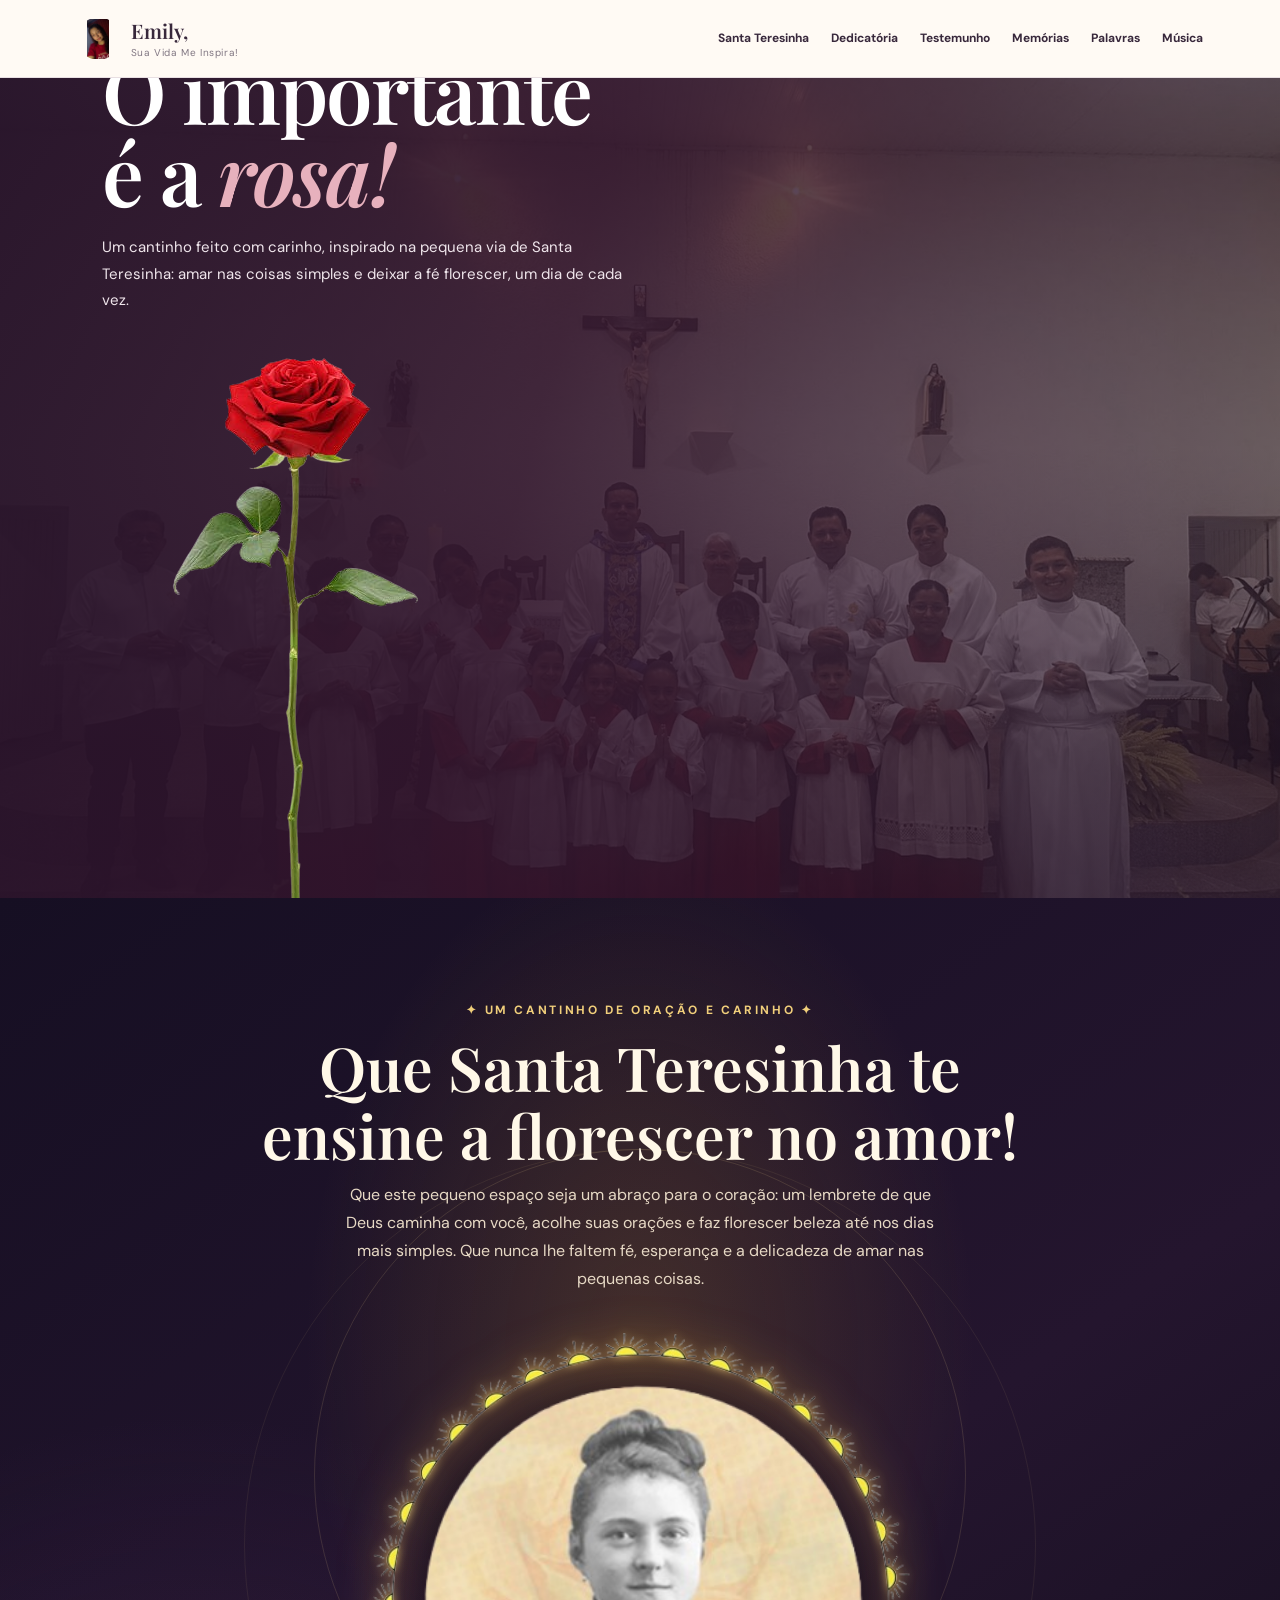
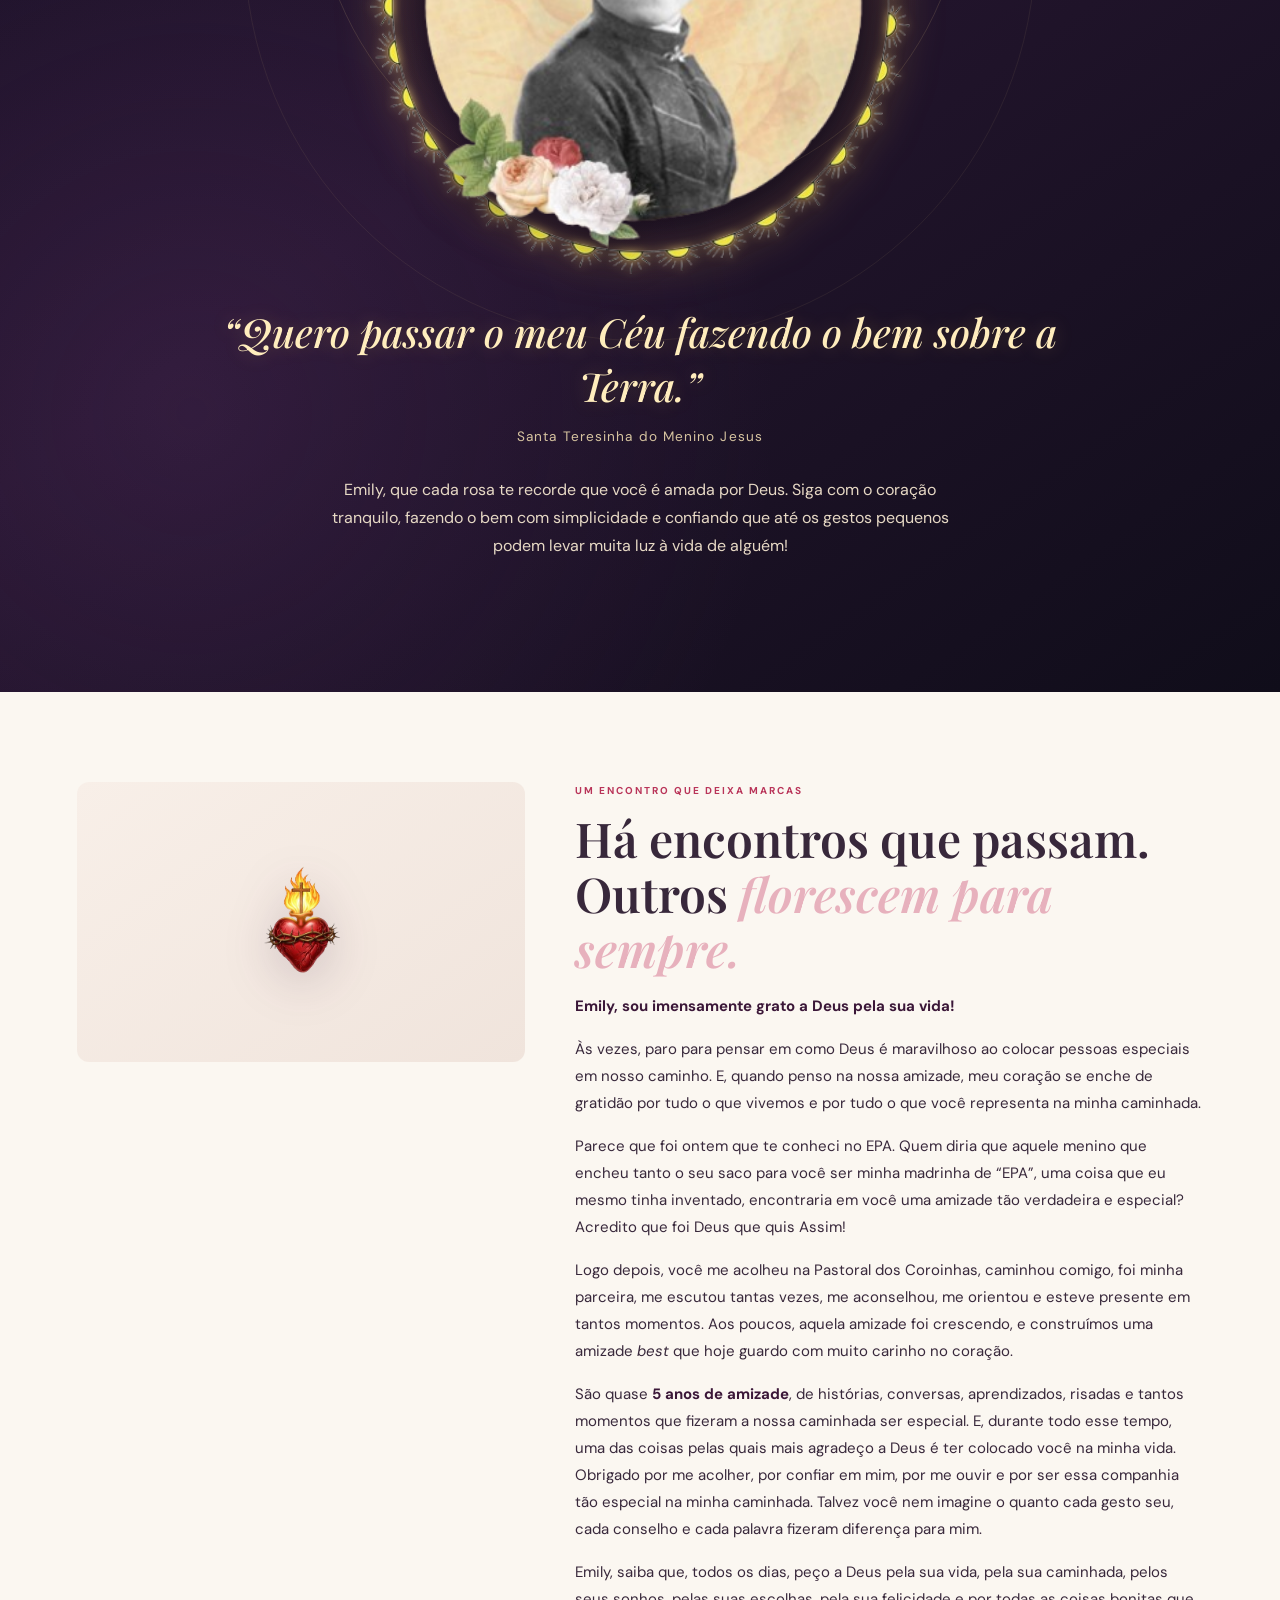
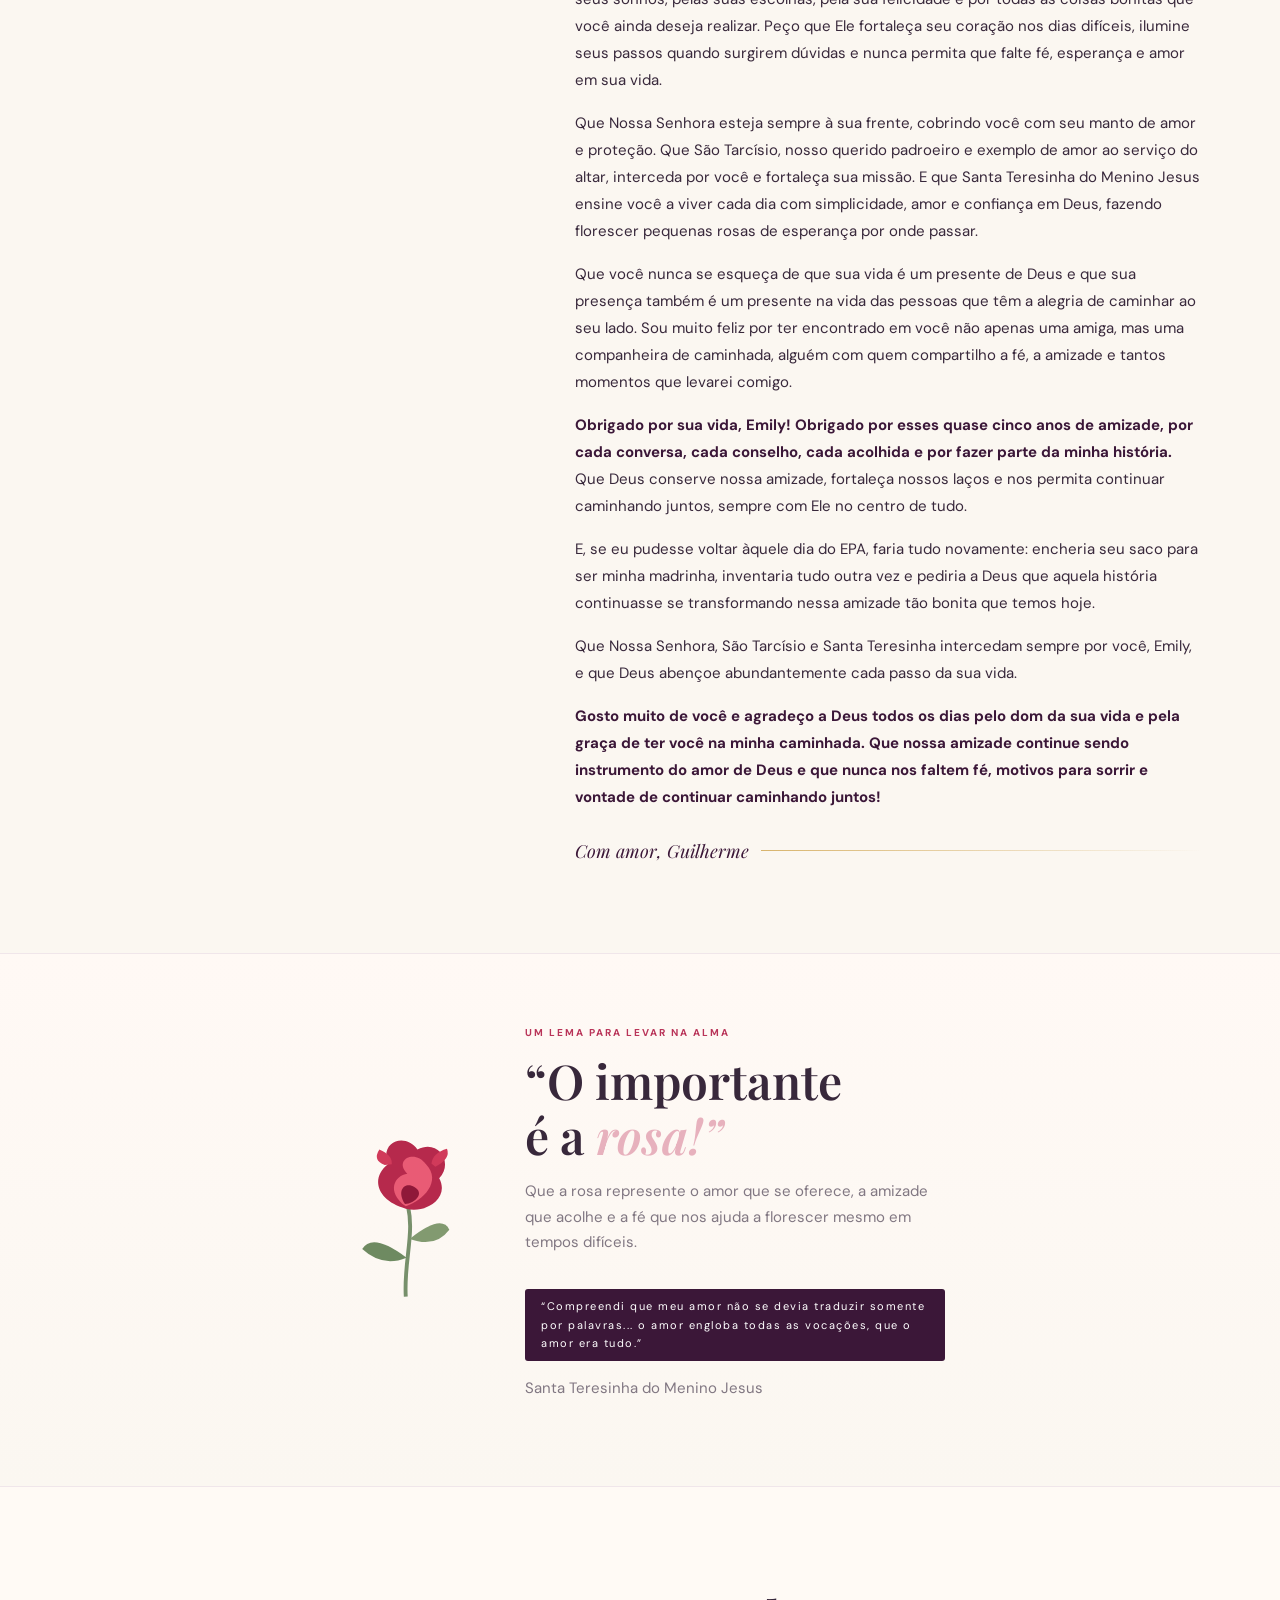
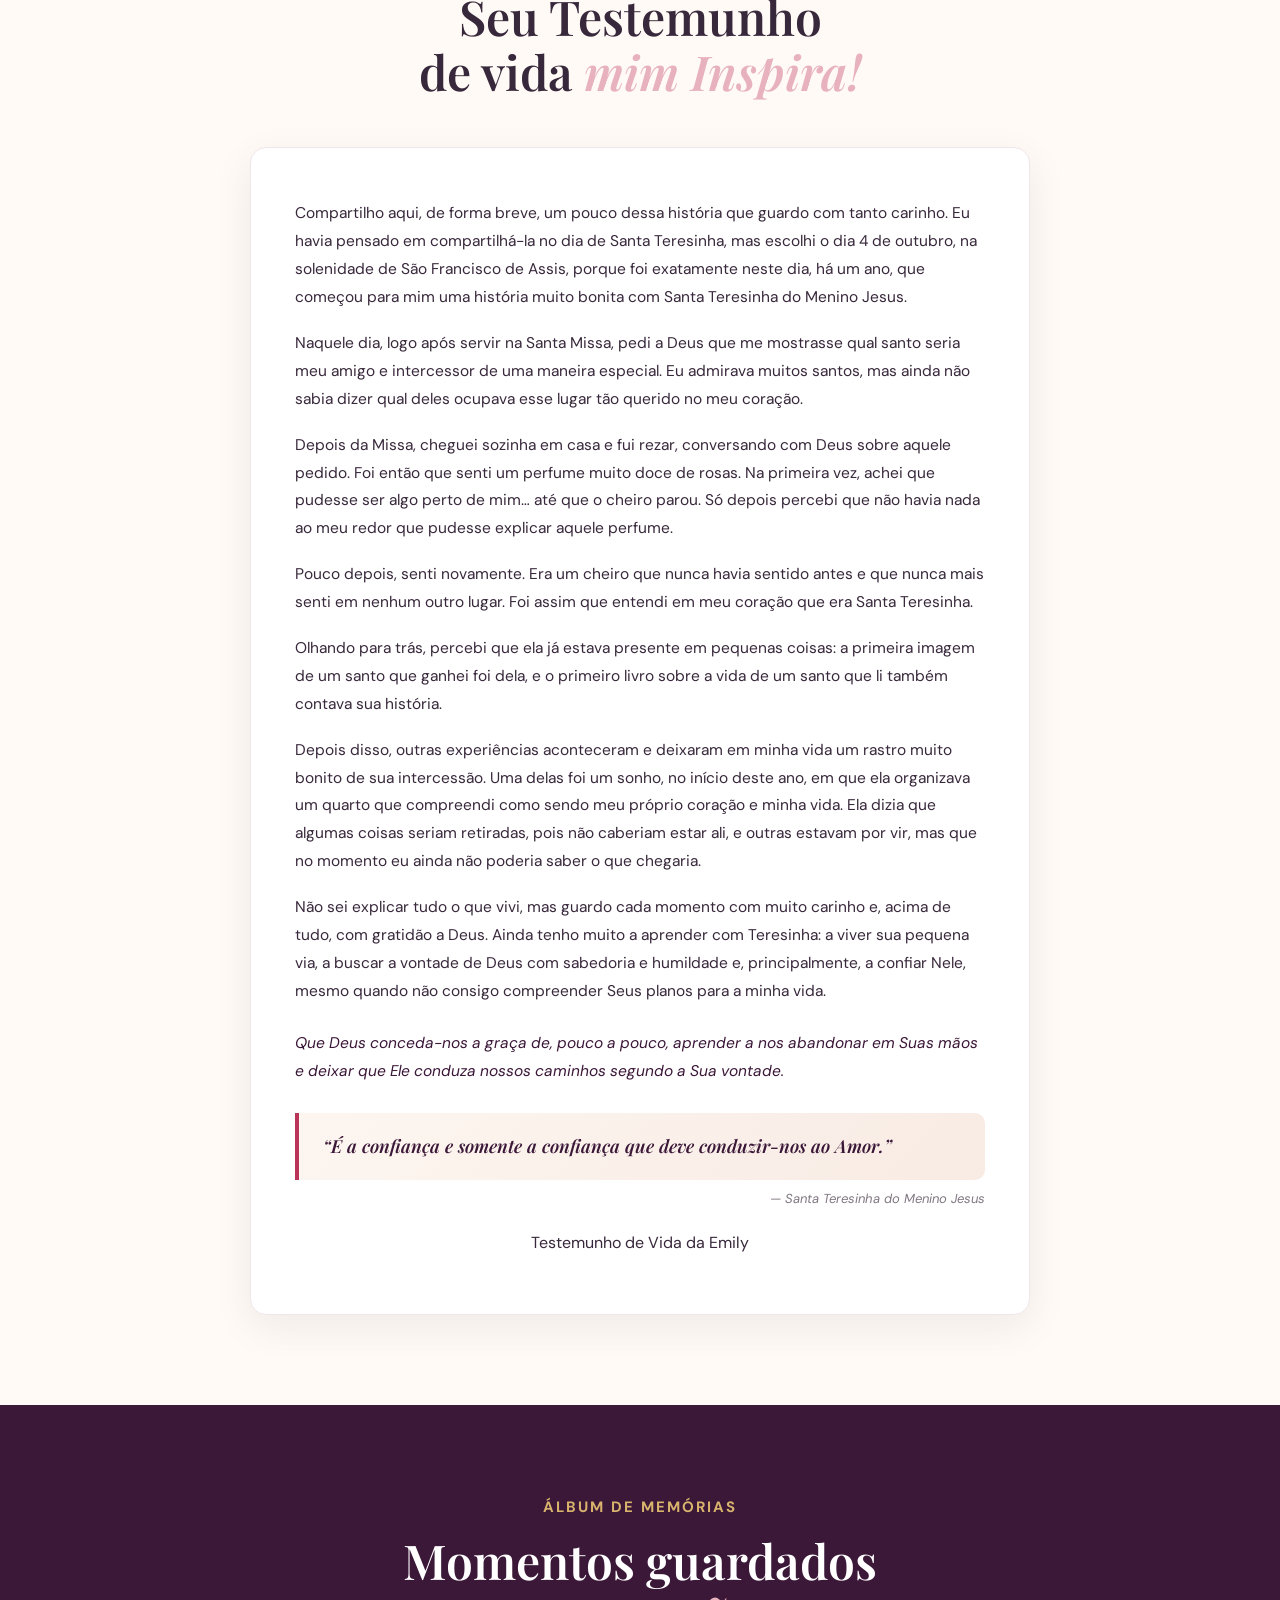
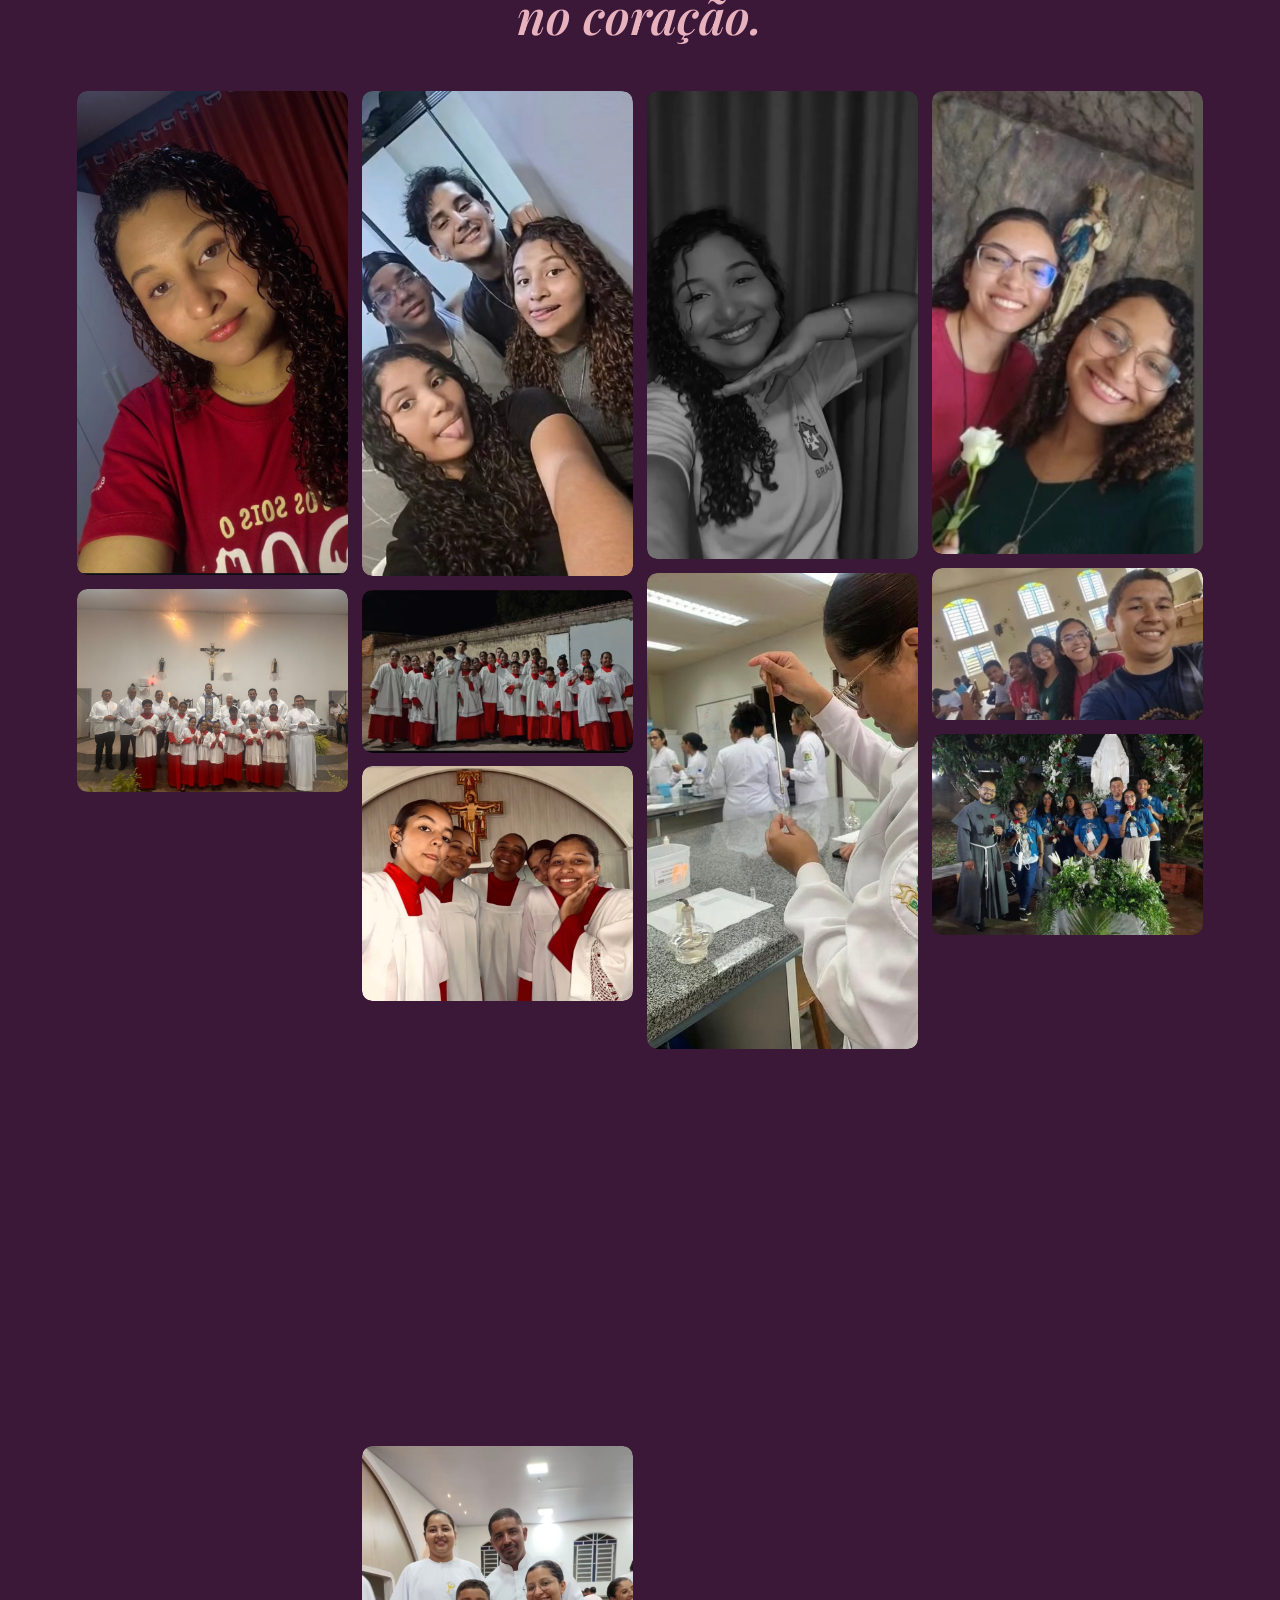
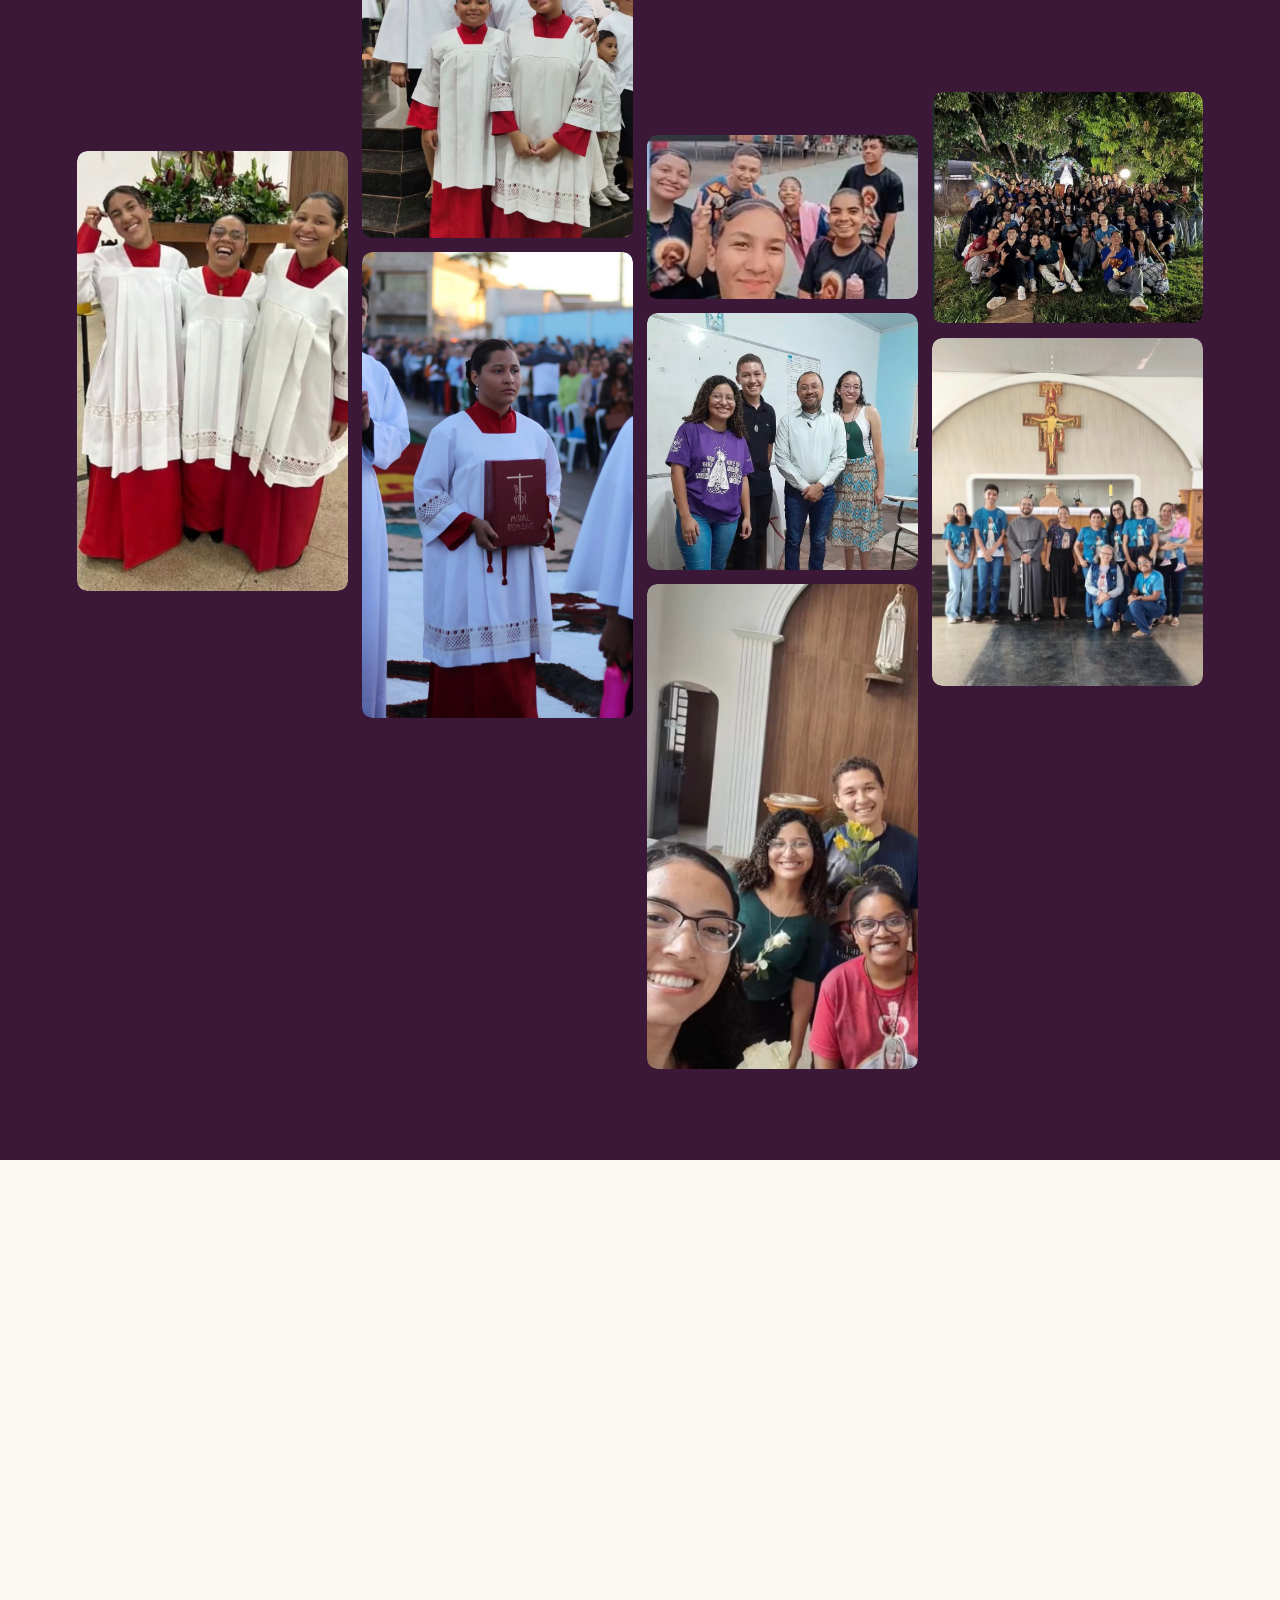
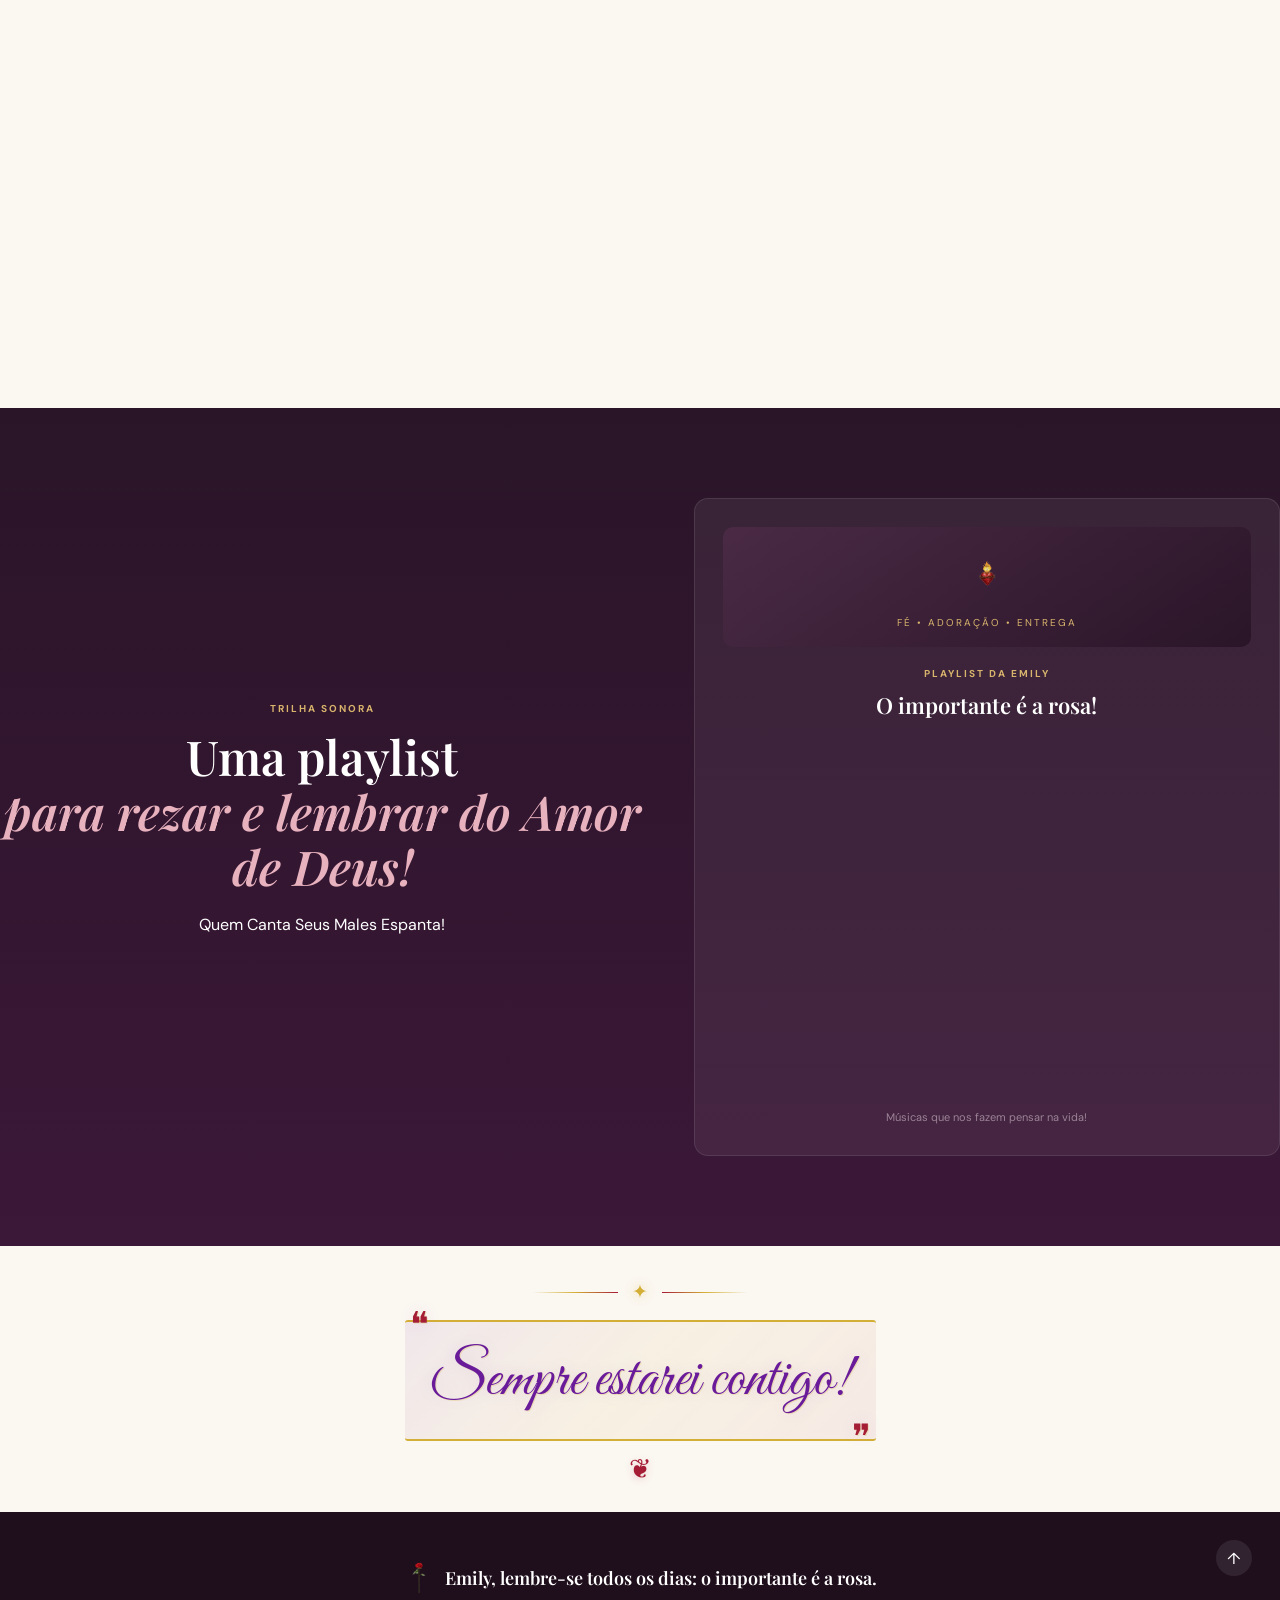
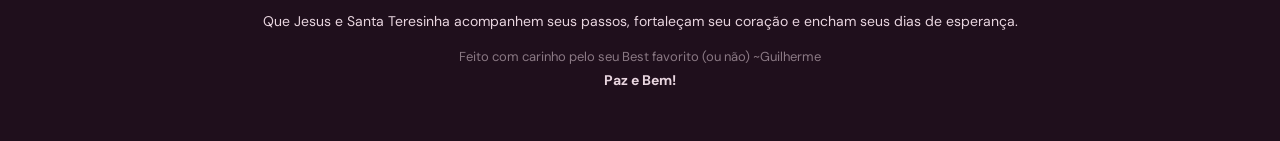
==== cantinho.html @ e30664db "Update cantinho.html" ====
<!DOCTYPE html>
<html lang="pt-BR">
<head>
<meta charset="UTF-8">
<meta name="viewport" content="width=device-width, initial-scale=1">
<meta name="theme-color" content="#3b1738">
<meta name="description" content="Cantinho de Luz para Emily — uma história de fé, rosas e confiança. Feito com amor por Guilherme.">
<title>O importante é a Rosa!</title>
<link rel="preconnect" href="https://fonts.googleapis.com">
<link rel="preconnect" href="https://fonts.gstatic.com" crossorigin>
<link href="https://fonts.googleapis.com/css2?family=DM+Sans:wght@400;500;600;700&family=Playfair+Display:ital,wght@0,500;0,600;0,700;1,500;1,600&display=swap" rel="stylesheet">
<link rel="stylesheet" href="style.css">

<style>
/* Seção devocional adicionada diretamente ao cantinho */
.marian-devotion {
  position: relative;
  isolation: isolate;
  overflow: hidden;
  padding: clamp(64px, 8vw, 110px) clamp(18px, 5vw, 56px);
  color: #fff8e8;
  text-align: center;
  background:
    radial-gradient(ellipse at 50% 32%, rgba(197,145,43,.22), transparent 37%),
    radial-gradient(ellipse at 15% 80%, rgba(105,55,120,.22), transparent 38%),
    linear-gradient(145deg, #160f23 0%, #24152e 52%, #100d1a 100%);
}
.marian-devotion::before, .marian-devotion::after {
  content: "";
  position: absolute;
  z-index: -1;
  width: min(68vw, 650px);
  aspect-ratio: 1;
  border-radius: 50%;
  border: 1px solid rgba(255,222,145,.13);
  left: 50%; top: 18%;
  transform: translateX(-50%);
  pointer-events: none;
}
.marian-devotion::after { width: min(82vw, 790px); border-color: rgba(255,222,145,.07); }
.marian-eyebrow {
  margin: 0 0 12px;
  color: #f1cf7b;
  font-size: .75rem;
  font-weight: 700;
  letter-spacing: .22em;
  text-transform: uppercase;
}
.marian-devotion h2 {
  position: relative;
  z-index: 2;
  margin: 0 auto 12px;
  max-width: 760px;
  font: 600 clamp(2rem, 5vw, 3.8rem)/1.12 "Playfair Display", Georgia, serif;
}
.marian-devotion h2 em { color: #f4d88e; font-weight: 500; }
.marian-intro {
  max-width: 620px;
  margin: 0 auto 30px;
  color: #e7d9c5;
  line-height: 1.75;
}
.marian-visual {
  position: relative;
  width: min(92vw, 540px);
  aspect-ratio: 1 / 1.04;
  margin: 0 auto 20px;
  display: grid;
  place-items: center;
}
.marian-sun-glow {
  position: absolute;
  width: 80%;
  aspect-ratio: 1;
  border-radius: 50%;
  background: radial-gradient(circle, rgba(255,239,176,.38) 0%, rgba(255,194,69,.19) 38%, rgba(255,173,46,.06) 62%, transparent 72%);
  filter: blur(7px);
  animation: sun-pulse 3.8s ease-in-out infinite;
}
.marian-sun-ring {
  position: absolute;
  width: 100%;
  height: 100%;
  object-fit: contain;
  filter: drop-shadow(0 0 5px rgba(255,218,119,.78)) drop-shadow(0 0 19px rgba(255,191,66,.5));
  animation: sun-turn 48s linear infinite;
}
.marian-rays {
  position: absolute;
  width: 89%;
  aspect-ratio: 1;
  border-radius: 50%;
  background: repeating-conic-gradient(from 0deg, rgba(255,226,146,.78) 0deg 1deg, transparent 1deg 12deg);
  mask: radial-gradient(circle, transparent 0 48%, #000 53% 57%, transparent 63%);
  -webkit-mask: radial-gradient(circle, transparent 0 48%, #000 53% 57%, transparent 63%);
  opacity: .48;
  animation: ray-turn 75s linear infinite reverse;
}
.marian-image {
  position: absolute;
  z-index: 2;
  left: 50%;
  top: 50%;
  width: 92%;
  height: 92%;
  max-width: none;
  object-fit: contain;
  object-position: center center;
  transform: translate(-50%, -50%);
  filter: drop-shadow(0 8px 22px rgba(0,0,0,.42));
  animation: mary-float 5s ease-in-out infinite;
}
.marian-quote {
  position: relative;
  max-width: 850px;
  margin: 14px auto 0;
  color: #ffedbd;
  font: italic 500 clamp(1.4rem, 3.8vw, 2.5rem)/1.35 "Playfair Display", Georgia, serif;
  text-shadow: 0 0 20px rgba(255,204,91,.22);
  animation: quote-arrive 1.4s both;
}
.marian-citation {
  margin: 12px 0 0;
  color: #d7c4a0;
  font-size: .85rem;
  letter-spacing: .08em;
}
@keyframes sun-turn { to { transform: rotate(360deg); } }
@keyframes ray-turn { to { transform: rotate(360deg); } }
@keyframes sun-pulse { 0%,100% { opacity: .62; transform: scale(.96); } 50% { opacity: 1; transform: scale(1.06); } }
@keyframes mary-float { 0%,100% { transform: translate(-50%, -50%); } 50% { transform: translate(-50%, calc(-50% - 7px)); } }
@keyframes quote-arrive { from { opacity: 0; transform: translateY(16px); } to { opacity: 1; transform: translateY(0); } }
@keyframes host-glimmer { 0%,100% { filter: drop-shadow(0 0 8px rgba(255,212,111,.24)); } 50% { filter: drop-shadow(0 0 20px rgba(255,212,111,.62)); } }
@media (max-width: 640px) {
  .marian-devotion { padding: 58px 18px 64px; }
  .marian-visual { width: min(96vw, 440px); }
}
@media (prefers-reduced-motion: reduce) {
  .marian-sun-ring, .marian-rays, .marian-sun-glow, .marian-image, .marian-quote { animation: none !important; }
}

</style>

<style id="correcao-texto-animacoes">
/* Correções responsivas: impedem que títulos, parágrafos e imagens sejam cortados. */
html, body { max-width: 100%; }
body { overflow-x: clip; }
.hero, .hero-content { min-width: 0; max-width: 100%; }
.hero-content { width: min(100%, 560px); }
.hero h1 { max-width: 100%; overflow-wrap: anywhere; }
.hero-text { width: 100%; max-width: 42rem; overflow-wrap: break-word; }
.hero-rose { display:block; width:min(180px,42vw); height:auto; max-width:100%; margin:28px 0 0; object-fit:contain; filter:drop-shadow(0 12px 28px rgba(0,0,0,.35)); animation:rose-gentle 5s ease-in-out infinite; }
.hero-content > * { animation: content-arrive .8s both; }
.hero-content > *:nth-child(2) { animation-delay:.08s; }
.hero-content > *:nth-child(3) { animation-delay:.16s; }
.hero-content > *:nth-child(4) { animation-delay:.24s; }
.hero-content > *:nth-child(5) { animation-delay:.32s; }
.marian-devotion h2, .marian-intro { animation: content-arrive .9s both; }
.marian-visual { animation: soft-float 7s ease-in-out infinite; }
@keyframes content-arrive { from { opacity:0; transform:translateY(18px); } to { opacity:1; transform:translateY(0); } }
@keyframes rose-gentle { 0%,100% { transform:translateY(0) rotate(-2deg); } 50% { transform:translateY(-8px) rotate(2deg); } }
@keyframes soft-float { 0%,100% { transform:translateY(0); } 50% { transform:translateY(-5px); } }
@media (max-width:720px) {
  .hero { width:100%; overflow:hidden; }
  .hero-content { width:100%; padding:56px 22px 20px; margin:0; }
  .hero h1 { font-size:clamp(36px, 10vw, 52px); letter-spacing:-1px; line-height:1.05; }
  .hero-text { max-width:100%; font-size:14.5px; }
  /* Em telas retrato, a rosa ocupa boa parte da largura disponível. */
  .hero-rose {
    width: min(82vw, 390px);
    max-width: 100%;
    height: auto;
    margin: 28px auto 0;
    object-fit: contain;
    filter:
      drop-shadow(0 0 10px rgba(231,177,189,.42))
      drop-shadow(0 0 24px rgba(185,52,89,.28))
      drop-shadow(0 12px 28px rgba(0,0,0,.35));
  }
  .hero-content { padding-bottom: 34px; }
  .hero { min-height: 0; }
  
}
@media (prefers-reduced-motion: reduce) {
  .hero-content > *, .hero-rose, .marian-visual { animation:none!important; }
}
</style>

</head>
<body>


<header class="header">
  <a class="brand" href="#inicio">
    <span class="brand-icon"><img src="emily-destaque.jpg" alt=""></span>
    <span><b>Emily,</b><small>Sua Vida Me Inspira!</small></span>
  </a>
  <button class="menu-btn" id="menuBtn" aria-label="Abrir menu" aria-expanded="false">
    <img src="menu.svg" alt="">
  </button>
  <nav id="nav">
    <a href="#nossa-senhora">Santa Teresinha</a>
    <a href="#dedicatoria">Dedicatória</a>
    <a href="#testemunho">Testemunho</a>
    <a href="#memorias">Memórias</a>
    <a href="#palavras">Palavras</a>
    <a href="#musica">Música</a>
  </nav>
</header>

<main>
  <!-- HERO -->
  <section class="hero" id="inicio">
    <div class="hero-photo"></div>
    <div class="hero-overlay"></div>
    <div class="hero-content">
      <span class="eyebrow"><i></i> A Fé Nos Move ao Infinito!</span>
      <p class="pretitle">Para Emily, com muito carinho</p>
      <h1>O importante<br>é a <em>rosa!</em></h1>
      <p class="hero-text">Um cantinho feito com carinho, inspirado na pequena via de Santa Teresinha: amar nas coisas simples e deixar a fé florescer, um dia de cada vez.</p>
      <img src="rose.png" alt="Rosa decorativa">
    </div>
  </section>


  <!-- MOMENTO DE FÉ: NOSSA SENHORA APARECIDA E A EUCARISTIA -->
  <!-- MOMENTO DE FÉ: SANTA TERESINHA -->
  <section class="marian-devotion" id="nossa-senhora" aria-labelledby="marian-title">
    <p class="marian-eyebrow">✦ Um cantinho de oração e carinho ✦</p>
    <h2 id="marian-title">Que Santa Teresinha te ensine a florescer no amor!</h2>
    <p class="marian-intro">
      Que este pequeno espaço seja um abraço para o coração: um lembrete de que Deus caminha com você,
      acolhe suas orações e faz florescer beleza até nos dias mais simples. Que nunca lhe faltem fé,
      esperança e a delicadeza de amar nas pequenas coisas.
    </p>

    <div class="marian-visual" role="img" aria-label="Imagem de Santa Teresinha diante de um halo dourado luminoso">
      <div class="marian-sun-glow"></div>
      <div class="marian-rays"></div>
      <img class="marian-sun-ring" src="[data-uri]" alt="" aria-hidden="true">
      <img class="marian-image" src="tere.png" alt="Santa Teresinha do Menino Jesus">
    </div>

    <blockquote class="marian-quote">“Quero passar o meu Céu fazendo o bem sobre a Terra.”</blockquote>
    <p class="marian-citation">Santa Teresinha do Menino Jesus</p>
    <p class="marian-intro" style="margin-top: 28px;">
      Emily, que cada rosa te recorde que você é amada por Deus. Siga com o coração tranquilo,
      fazendo o bem com simplicidade e confiando que até os gestos pequenos podem levar muita luz
      à vida de alguém!
    </p>
  </section>


  <!-- DEDICATÓRIA (texto do Guilherme, como você escreveu) -->
  <section class="dedication section" id="dedicatoria">
    <div class="sacred-wrap">
      <img src="sagrado-coracao.png" alt="Sagrado Coração de Jesus" class="sacred">
    </div>
    <div class="dedication-copy">
      <p class="overline">UM ENCONTRO QUE DEIXA MARCAS</p>
      <h2>Há encontros que passam.<br>Outros <em>florescem para sempre.</em></h2>
      <div class="letter">
        <p><strong>Emily, sou imensamente grato a Deus pela sua vida! </strong></p>
        <p>Às vezes, paro para pensar em como Deus é maravilhoso ao colocar pessoas especiais em nosso caminho. E, quando penso na nossa amizade, meu coração se enche de gratidão por tudo o que vivemos e por tudo o que você representa na minha caminhada.</p>
        <p>Parece que foi ontem que te conheci no EPA. Quem diria que aquele menino que encheu tanto o seu saco para você ser minha madrinha de “EPA”, uma coisa que eu mesmo tinha inventado, encontraria em você uma amizade tão verdadeira e especial? Acredito que foi Deus que quis Assim!</p>
        <p>Logo depois, você me acolheu na Pastoral dos Coroinhas, caminhou comigo, foi minha parceira, me escutou tantas vezes, me aconselhou, me orientou e esteve presente em tantos momentos. Aos poucos, aquela amizade foi crescendo, e construímos uma amizade <em>best</em> que hoje guardo com muito carinho no coração.</p>
        <p>São quase <strong>5 anos de amizade</strong>, de histórias, conversas, aprendizados, risadas e tantos momentos que fizeram a nossa caminhada ser especial. E, durante todo esse tempo, uma das coisas pelas quais mais agradeço a Deus é ter colocado você na minha vida. Obrigado por me acolher, por confiar em mim, por me ouvir e por ser essa companhia tão especial na minha caminhada. Talvez você nem imagine o quanto cada gesto seu, cada conselho e cada palavra fizeram diferença para mim.</p>
        <p>Emily, saiba que, todos os dias, peço a Deus pela sua vida, pela sua caminhada, pelos seus sonhos, pelas suas escolhas, pela sua felicidade e por todas as coisas bonitas que você ainda deseja realizar. Peço que Ele fortaleça seu coração nos dias difíceis, ilumine seus passos quando surgirem dúvidas e nunca permita que falte fé, esperança e amor em sua vida.</p>
        <p>Que Nossa Senhora esteja sempre à sua frente, cobrindo você com seu manto de amor e proteção. Que São Tarcísio, nosso querido padroeiro e exemplo de amor ao serviço do altar, interceda por você e fortaleça sua missão. E que Santa Teresinha do Menino Jesus ensine você a viver cada dia com simplicidade, amor e confiança em Deus, fazendo florescer pequenas rosas de esperança por onde passar. </p>
        <p>Que você nunca se esqueça de que sua vida é um presente de Deus e que sua presença também é um presente na vida das pessoas que têm a alegria de caminhar ao seu lado. Sou muito feliz por ter encontrado em você não apenas uma amiga, mas uma companheira de caminhada, alguém com quem compartilho a fé, a amizade e tantos momentos que levarei comigo.</p>
        <p><strong>Obrigado por sua vida, Emily! Obrigado por esses quase cinco anos de amizade, por cada conversa, cada conselho, cada acolhida e por fazer parte da minha história.</strong> Que Deus conserve nossa amizade, fortaleça nossos laços e nos permita continuar caminhando juntos, sempre com Ele no centro de tudo.</p>
        <p>E, se eu pudesse voltar àquele dia do EPA, faria tudo novamente: encheria seu saco para ser minha madrinha, inventaria tudo outra vez e pediria a Deus que aquela história continuasse se transformando nessa amizade tão bonita que temos hoje. </p>
        <p>Que Nossa Senhora, São Tarcísio e Santa Teresinha intercedam sempre por você, Emily, e que Deus abençoe abundantemente cada passo da sua vida.</p>
        <p><strong>Gosto muito de você e agradeço a Deus todos os dias pelo dom da sua vida e pela graça de ter você na minha caminhada. Que nossa amizade continue sendo instrumento do amor de Deus e que nunca nos faltem fé, motivos para sorrir e vontade de continuar caminhando juntos!</strong> </p>
      </div>
      <div class="signature">Com amor, Guilherme <span></span></div>
    </div>
  </section>

  <!-- ROSA -->
  <section class="rose-section">
    <div class="rose-art" aria-hidden="true">
      <svg viewBox="0 0 180 230">
        <path d="M91 218 C88 170 105 132 91 92" stroke="#77906b" stroke-width="5" fill="none"/>
        <path d="M92 168 Q48 135 35 157 Q61 181 92 168" fill="#6e8a61"/>
        <path d="M96 144 Q137 111 147 132 Q129 156 96 144" fill="#829a70"/>
        <path d="M91 105 C54 95 45 66 68 48 C57 18 91 7 106 29 C133 15 153 46 134 66 C148 92 116 112 91 105Z" fill="#b6294c"/>
        <path d="M91 102 C65 83 77 62 93 60 C75 42 103 28 117 48 C138 70 113 95 91 102Z" fill="#e95b75"/>
        <path d="M90 99 C78 80 91 70 102 77 C116 85 103 98 90 99Z" fill="#8f1839"/>
        <path d="M64 49 Q48 43 57 29 Q74 36 73 48M129 51 Q149 41 144 28 Q126 33 124 47" fill="#d13a5a"/>
      </svg>
    </div>
    <div class="rose-copy">
      <p class="overline">UM LEMA PARA LEVAR NA ALMA</p>
      <h2>“O importante<br>é a <em>rosa!”</em></h2>
      <p>Que a rosa represente o amor que se oferece, a amizade que acolhe e a fé que nos ajuda a florescer mesmo em tempos difíceis.</p>
      <span class="rose-caption">“Compreendi que meu amor não se devia traduzir somente por palavras... o amor engloba todas as vocações, que o amor era tudo.” </span>
      <p>Santa Teresinha do Menino Jesus</p>
    </div>
  </section>

  <!-- TESTEMUNHO -->
  <section class="testimony section" id="testemunho">
    <div class="section-title">
      <p class="overline"></p>
      <h2>Seu Testemunho<br> de vida <em>mim Inspira!</em></h2>
    </div>
    <div class="testimony-card">
      <div class="testimony-quote"></div>
      <div class="testimony-text">
        <p>Compartilho aqui, de forma breve, um pouco dessa história que guardo com tanto carinho. Eu havia pensado em compartilhá-la no dia de Santa Teresinha, mas escolhi o dia 4 de outubro, na solenidade de São Francisco de Assis, porque foi exatamente neste dia, há um ano, que começou para mim uma história muito bonita com Santa Teresinha do Menino Jesus.</p>
        <p>Naquele dia, logo após servir na Santa Missa, pedi a Deus que me mostrasse qual santo seria meu amigo e intercessor de uma maneira especial. Eu admirava muitos santos, mas ainda não sabia dizer qual deles ocupava esse lugar tão querido no meu coração.</p>
        <p>Depois da Missa, cheguei sozinha em casa e fui rezar, conversando com Deus sobre aquele pedido. Foi então que senti um perfume muito doce de rosas. Na primeira vez, achei que pudesse ser algo perto de mim… até que o cheiro parou. Só depois percebi que não havia nada ao meu redor que pudesse explicar aquele perfume.</p>
        <p>Pouco depois, senti novamente. Era um cheiro que nunca havia sentido antes e que nunca mais senti em nenhum outro lugar. Foi assim que entendi em meu coração que era Santa Teresinha.</p>
        <p>Olhando para trás, percebi que ela já estava presente em pequenas coisas: a primeira imagem de um santo que ganhei foi dela, e o primeiro livro sobre a vida de um santo que li também contava sua história.</p>
        <p>Depois disso, outras experiências aconteceram e deixaram em minha vida um rastro muito bonito de sua intercessão. Uma delas foi um sonho, no início deste ano, em que ela organizava um quarto que compreendi como sendo meu próprio coração e minha vida. Ela dizia que algumas coisas seriam retiradas, pois não caberiam estar ali, e outras estavam por vir, mas que no momento eu ainda não poderia saber o que chegaria.</p>
        <p>Não sei explicar tudo o que vivi, mas guardo cada momento com muito carinho e, acima de tudo, com gratidão a Deus. Ainda tenho muito a aprender com Teresinha: a viver sua pequena via, a buscar a vontade de Deus com sabedoria e humildade e, principalmente, a confiar Nele, mesmo quando não consigo compreender Seus planos para a minha vida.</p>
        <p class="closing">Que Deus conceda-nos a graça de, pouco a pouco, aprender a nos abandonar em Suas mãos e deixar que Ele conduza nossos caminhos segundo a Sua vontade.</p>
        <blockquote class="final-quote">“É a confiança e somente a confiança que deve conduzir-nos ao Amor.”</blockquote>
        <cite>— Santa Teresinha do Menino Jesus</cite>
        <p><center>Testemunho de Vida da Emily </center></p>
      </div>
    </div>
  </section>

  <!-- GALERIA -->
  <section class="gallery-section" id="memorias">
    <div class="section gallery-inner">
      <div class="section-title light">
        <p class="overline">ÁLBUM DE MEMÓRIAS</p>
        <h2>Momentos guardados<br><em>no coração.</em></h2>
      </div>
      <div class="gallery masonry">
        <button class="photo"><img src="emily-destaque.jpg" alt="Emily"></button>
        <button class="photo"><img src="igreja.jpg" alt="Grupo na igreja"></button>
        <button class="photo"><img src="abraco.jpg" alt="Abraço de amizade"></button>
        <button class="photo"><img src="kolbe-servidores.jpg" alt="Servidores com São Maximiliano Kolbe"></button>
        <button class="photo"><img src="img_3981.jpeg" alt="Amizade"></button>
        <button class="photo"><img src="img_3990.jpeg" alt="Serviço"></button>
        <button class="photo"><img src="img_3982.jpeg" alt="Sorrisos"></button>
        <button class="photo"><img src="img_3988.jpeg" alt="Comunidade"></button>
        <button class="photo"><img src="img_3980.jpeg" alt="Casa de Deus"></button>
        <button class="photo"><img src="img_3987.jpeg" alt="Coração disponível"></button>
        <button class="photo"><img src="img_3993.jpeg" alt="Família de fé"></button>
        <button class="photo"><img src="img_3989.jpeg" alt="Memórias"></button>
        <button class="photo"><img src="img_3985.jpeg" alt="Luz"></button>
        <button class="photo"><img src="img_3992.jpeg" alt="Caminhada"></button>
        <button class="photo"><img src="epa.png" alt="Caminhada"></button>
        <button class="photo"><img src="IMG_4012.jpg" alt="Caminhada"></button>
        <button class="photo"><img src="IMG_4013.jpg" alt="Caminhada"></button>
        <button class="photo"><img src="IMG_4014.jpg" alt="Caminhada"></button>
        <button class="photo"><img src="IMG_4015.jpg" alt="Caminhada"></button>
        <button class="photo"><img src="IMG_4016.jpg" alt="Caminhada"></button>
        <button class="photo"><img src="IMG_4017.jpg" alt="Caminhada"></button>
        <button class="photo"><img src="IMG_4018.jpg" alt="Caminhada"></button>
        <button class="photo"><img src="IMG_4019.jpg" alt="Caminhada"></button>
        <button class="photo"><img src="IMG_4020.jpg" alt="Caminhada"></button>
        <button class="photo"><img src="IMG_4021.jpg" alt="Caminhada"></button>
        <button class="photo"><img src="IMG_4022.jpg" alt="Caminhada"></button>
        <button class="photo"><img src="IMG_4023.jpg" alt="Caminhada"></button>
        <button class="photo"><img src="IMG_4024.jpg" alt="Caminhada"></button>

      </div>
    </div>
  </section>

  <!-- PALAVRAS -->
  <section class="section faith" id="palavras">
    <div class="faith-intro">
      <p class="overline">PALAVRAS QUE ILUMINAM!</p>
      <h2>Frases para<br><em>seguir florescendo.</em></h2>
      <p>Que estas palavras de santos e da Escritura sejam companhia em cada passo!</p>
      <img src="santa-teresa.png" alt="Santa Teresinha" class="saint-img">
    </div>
    <div class="verse-list">
      <article class="verse">
        <span>01</span>
        <blockquote>“Nada te perturbe, nada te espante. Tudo passa. Deus não muda. A paciência tudo alcança. Quem a Deus tem, nada lhe falta. Só Deus basta.”</blockquote>
        <small>Santa Teresa d’Ávila</small>
      </article>
      <article class="verse">
        <span>02</span>
        <blockquote>“É a confiança e somente a confiança que deve conduzir-nos ao Amor.”</blockquote>
        <small>Santa Teresinha do Menino Jesus</small>
      </article>
      <article class="verse">
        <span>03</span>
        <blockquote>“A Eucaristia é a minha autoestrada para o Céu.”</blockquote>
        <small>São Carlo Acutis</small>
      </article>
      <article class="verse">
        <span>04</span>
        <blockquote>“O nosso coração está inquieto enquanto não repousa em Ti.”</blockquote>
        <small>Santo Agostinho</small>
      </article>
      <article class="verse">
        <span>05</span>
        <blockquote>“Tudo posso naquele que me fortalece.”</blockquote>
        <small>Filipenses 4,13</small>
      </article>
      <article class="verse">
        <span>06</span>
        <blockquote>“Permanecei no meu amor.”</blockquote>
        <small>João 15,9</small>
      </article>
      <article class="verse">
        <span>07</span>
        <blockquote>“Não temas, porque eu estou contigo.”</blockquote>
        <small>Isaías 41,10</small>
      </article>
    </div>
  </section>

  <!-- MÚSICA - Spotify CORRIGIDO (embed) -->
  <section class="music-section" id="musica">
    <div class="section music-inner">
      <div>
        <center><p class="overline">TRILHA SONORA</p></center>
        <center><h2>Uma playlist<br><em>para rezar e lembrar do Amor de Deus!</em></h2></center>
        <center><p>Quem Canta Seus Males Espanta!</p></center>
      </div>
      <div class="music-card">
        <div class="music-art">
          <img src="sagrado-coracao.png" alt="">
          <span>FÉ • ADORAÇÃO • ENTREGA</span>
        </div>
        <center><p class="overline">PLAYLIST DA EMILY</p></center>
        <center><h3>O importante é a rosa!</h3></center>
        <div class="spotify-embed">
          <iframe 
            style="border-radius:12px" 
            src="https://open.spotify.com/embed/playlist/1w1kWWTNrsnsDpbgTa2MTi?utm_source=generator" 
            width="100%" 
            height="352" 
            frameBorder="0" 
            allowfullscreen="" 
            allow="autoplay; clipboard-write; encrypted-media; fullscreen; picture-in-picture" 
            loading="lazy">
          </iframe>
        </div>
        <small class="code-hint">Músicas que nos fazem pensar na vida!</small>
      </div>
    </div>
  </section>
</main>
<article class="cantinho-frase-apoio">
  <div class="cantinho-frase-apoio__ornamento">
    <span class="cantinho-frase-apoio__linha"></span>
    <span class="cantinho-frase-apoio__simbolo">✦</span>
    <span class="cantinho-frase-apoio__linha"></span>
  </div>

  <blockquote class="cantinho-frase-apoio__texto">
    <p class="cantinho-frase-apoio__paragrafo">
      Sempre estarei contigo!
    </p>
  </blockquote>

  <div class="cantinho-frase-apoio__detalhe">
    <span>❦</span>
  </div>
</article>

<style>
  @import url('https://fonts.googleapis.com/css2?family=Great+Vibes&family=Cormorant+Garamond:ital,wght@1,500;1,600;1,700&display=swap');

  .cantinho-frase-apoio {
    --dourado: #d4af37;
    --dourado-claro: #f5e3a5;
    --roxo: #6a1b9a;
    --vermelho: #a51d35;

    position: relative;
    isolation: isolate;
    width: 100%;
    box-sizing: border-box;
    padding: 30px 16px;
    text-align: center;
    overflow: hidden;
  }

  .cantinho-frase-apoio__ornamento {
    display: flex;
    align-items: center;
    justify-content: center;
    gap: 14px;
    margin: 0 auto 12px;
  }

  .cantinho-frase-apoio__linha {
    display: block;
    width: clamp(35px, 10vw, 85px);
    height: 1px;
    background: linear-gradient(
      90deg,
      transparent,
      var(--dourado),
      var(--vermelho)
    );
  }

  .cantinho-frase-apoio__linha:last-child {
    transform: scaleX(-1);
  }

  .cantinho-frase-apoio__simbolo {
    color: var(--dourado);
    font-size: 19px;
    text-shadow: 0 0 12px rgba(212, 175, 55, 0.45);
  }

  .cantinho-frase-apoio__texto {
    position: relative;
    display: inline-block;
    max-width: 100%;
    box-sizing: border-box;
    margin: 0;
    padding: 18px 24px;
    border-top: 2px solid var(--dourado);
    border-bottom: 2px solid var(--dourado);
    border-radius: 3px;

    background: linear-gradient(
      135deg,
      rgba(106, 27, 154, 0.07),
      rgba(212, 175, 55, 0.08),
      rgba(165, 29, 53, 0.06)
    );

    font-family: 'Great Vibes', 'Cormorant Garamond', cursive;
    font-size: clamp(36px, 6vw, 60px);
    font-style: normal;
    font-weight: 400;
    line-height: 1.35;

    color: var(--roxo);
    text-align: center;

    text-shadow:
      1px 1px 0 rgba(212, 175, 55, 0.25),
      0 0 18px rgba(106, 27, 154, 0.12);

    transition:
      color 0.3s ease,
      text-shadow 0.3s ease;
  }

  .cantinho-frase-apoio__texto::before,
  .cantinho-frase-apoio__texto::after {
    position: absolute;
    color: var(--vermelho);
    font-family: 'Cormorant Garamond', serif;
    font-size: 35px;
    line-height: 1;
  }

  .cantinho-frase-apoio__texto::before {
    content: '❝';
    top: -13px;
    left: 5px;
  }

  .cantinho-frase-apoio__texto::after {
    content: '❞';
    right: 5px;
    bottom: -17px;
  }

  .cantinho-frase-apoio__paragrafo {
    margin: 0;
    padding: 0;
    color: inherit;
    font: inherit;
    text-align: inherit;
  }

  .cantinho-frase-apoio__detalhe {
    margin-top: 14px;
    color: var(--vermelho);
    font-size: 27px;
    line-height: 1;
    text-shadow: 0 2px 8px rgba(165, 29, 53, 0.18);
  }

  @media (hover: hover) {
    .cantinho-frase-apoio__texto:hover {
      color: var(--vermelho);
      text-shadow: 0 0 18px rgba(212, 175, 55, 0.3);
    }
  }

  @media (prefers-reduced-motion: reduce) {
    .cantinho-frase-apoio__texto {
      transition: none;
    }
  }
</style>
<footer>
  <a class="footer-brand" href="#inicio">
    <img src="rose.png" alt="">
    <span>Emily, lembre-se todos os dias: o importante é a rosa.</span>
  </a>
  <p>Que Jesus e Santa Teresinha acompanhem seus passos, fortaleçam seu coração e encham seus dias de esperança.</p>
  <small>Feito com carinho pelo seu Best favorito (ou não) ~Guilherme </small>
  <p><b>Paz e Bem!</b></p>
  <a class="top" href="#inicio" aria-label="Voltar ao início">↑</a>
</footer>

<!-- Lightbox -->
<div class="lightbox" id="lightbox" aria-hidden="true">
  <button id="closeLightbox" aria-label="Fechar">×</button>
  <img id="bigPhoto" src="" alt="">
</div>
<!-- PLAYER FLUTUANTE DE MÚSICA — EMILY -->

<audio id="emily-audio" src="emily.mp3" loop preload="auto"></audio>

<div id="emily-player" class="emily-player" aria-label="Player de música">
  <div class="emily-capa">
    <img
      src="capa-emily.jpg"
      alt="Capa da música para Emily"
      onerror="this.style.display='none'; this.parentElement.classList.add('emily-sem-capa')"
    >
    <svg class="emily-icone-capa" viewBox="0 0 24 24" fill="none" aria-hidden="true">
      <path d="M9 18V5l12-2v13" stroke="currentColor" stroke-width="1.8" stroke-linecap="round" stroke-linejoin="round"/>
      <circle cx="6" cy="18" r="3" stroke="currentColor" stroke-width="1.8"/>
      <circle cx="18" cy="16" r="3" stroke="currentColor" stroke-width="1.8"/>
    </svg>
  </div>

  <div class="emily-info">
    <span class="emily-etiqueta">UMA MÚSICA ESPECIAL</span>
    <span class="emily-titulo">Alegria da Minha Juventude</span>
    <span class="emily-status">
      <span id="emily-ponto"></span>
      <span id="emily-status-texto">Aguardando música</span>
    </span>
  </div>

  <button id="emily-toggle" class="emily-botao" type="button" aria-label="Reproduzir música">
    <svg id="emily-icone" viewBox="0 0 24 24" aria-hidden="true">
      <path d="M8 5.5a1 1 0 0 1 1.5-.86l10 6.5a1 1 0 0 1 0 1.72l-10 6.5A1 1 0 0 1 8 18.5z" fill="currentColor"/>
    </svg>
  </button>
</div>

<style>
  .emily-player,
  .emily-player * {
    box-sizing: border-box;
  }

  .emily-player {
    position: fixed;
    right: 22px;
    bottom: 22px;
    z-index: 99999;

    width: min(350px, calc(100vw - 28px));
    display: flex;
    align-items: center;
    gap: 12px;
    padding: 12px;

    color: #fff;
    background: rgba(27, 21, 35, .96);
    border: 1px solid rgba(222, 190, 245, .20);
    border-radius: 18px;
    box-shadow: 0 12px 40px rgba(0, 0, 0, .30);
    backdrop-filter: blur(18px);
    -webkit-backdrop-filter: blur(18px);

    font-family: Inter, "Segoe UI", Arial, sans-serif;

    opacity: 0;
    visibility: hidden;
    transform: translateY(20px) scale(.97);
    pointer-events: none;

    transition:
      opacity .35s ease,
      transform .35s ease,
      visibility .35s ease;
  }

  .emily-player.emily-visivel {
    opacity: 1;
    visibility: visible;
    transform: translateY(0) scale(1);
    pointer-events: auto;
  }

  .emily-capa {
    position: relative;
    width: 50px;
    height: 50px;
    flex: 0 0 50px;
    overflow: hidden;
    display: grid;
    place-items: center;
    border-radius: 12px;
    color: #fff;
    background: linear-gradient(135deg, #8b5cf6, #42216d);
  }

  .emily-capa img {
    position: absolute;
    inset: 0;
    z-index: 1;
    width: 100%;
    height: 100%;
    object-fit: cover;
  }

  .emily-icone-capa {
    width: 24px;
    height: 24px;
  }

  .emily-capa:not(.emily-sem-capa) .emily-icone-capa {
    display: none;
  }

  .emily-capa.emily-sem-capa img {
    display: none;
  }

  .emily-info {
    display: flex;
    flex: 1;
    flex-direction: column;
    gap: 4px;
    min-width: 0;
  }

  .emily-etiqueta {
    color: #d7b4f3;
    font-size: 9px;
    font-weight: 800;
    letter-spacing: 1px;
  }

  .emily-titulo {
    overflow: hidden;
    color: #fff;
    font-size: 12px;
    font-weight: 750;
    white-space: nowrap;
    text-overflow: ellipsis;
  }

  .emily-status {
    display: flex;
    align-items: center;
    gap: 6px;
    min-width: 0;
    color: #aaa5b7;
    font-size: 11px;
  }

  #emily-status-texto {
    overflow: hidden;
    white-space: nowrap;
    text-overflow: ellipsis;
  }

  #emily-ponto {
    width: 7px;
    height: 7px;
    flex: 0 0 7px;
    border-radius: 50%;
    background: #88838f;
  }

  #emily-ponto.emily-tocando {
    background: #1ed760;
    box-shadow: 0 0 10px rgba(30, 215, 96, .5);
  }

  .emily-botao {
    width: 42px;
    height: 42px;
    flex: 0 0 42px;
    display: grid;
    place-items: center;
    padding: 0;
    border: none;
    border-radius: 50%;
    color: #17131c;
    background: #e6c4f7;
    cursor: pointer;
    transition: transform .2s ease, background .2s ease;
  }

  .emily-botao:hover {
    background: #f1dcff;
    transform: scale(1.07);
  }

  .emily-botao:focus-visible {
    outline: 2px solid white;
    outline-offset: 4px;
  }

  .emily-botao svg {
    display: block;
    width: 21px;
    height: 21px;
  }

  @media (max-width: 480px) {
    .emily-player {
      right: 14px;
      bottom: 14px;
      width: calc(100vw - 28px);
    }
  }

  @media (prefers-reduced-motion: reduce) {
    .emily-player,
    .emily-botao {
      transition: none;
    }
  }
</style>

<script>
(() => {
  const audio = document.getElementById("emily-audio");
  const player = document.getElementById("emily-player");
  const botao = document.getElementById("emily-toggle");
  const icone = document.getElementById("emily-icone");
  const ponto = document.getElementById("emily-ponto");
  const status = document.getElementById("emily-status-texto");

  if (!audio || !player || !botao || !icone || !ponto || !status) return;

  let primeiraTentativaFeita = false;

  const iconePlay = `
    <path d="M8 5.5a1 1 0 0 1 1.5-.86l10 6.5a1 1 0 0 1 0 1.72l-10 6.5A1 1 0 0 1 8 18.5z"
      fill="currentColor"/>`;

  const iconePause = `
    <path d="M7 5h4v14H7zM14 5h4v14h-4z"
      fill="currentColor"/>`;

  function atualizar() {
    const tocando = !audio.paused;

    icone.innerHTML = tocando ? iconePause : iconePlay;

    botao.setAttribute(
      "aria-label",
      tocando ? "Pausar música" : "Reproduzir música"
    );

    ponto.classList.toggle("emily-tocando", tocando);

    if (tocando) {
      status.textContent = "Tocando agora";
    } else if (audio.error) {
      status.textContent = "Verifique o arquivo de música";
    } else if (primeiraTentativaFeita) {
      status.textContent = "Música pausada";
    } else {
      status.textContent = "Aguardando música";
    }
  }

  function mostrarPlayer() {
    player.classList.add("emily-visivel");
  }

  async function reproduzir() {
    primeiraTentativaFeita = true;
    mostrarPlayer();

    try {
      await audio.play();
      atualizar();
    } catch (erro) {
      status.textContent = "Toque para reproduzir";
      console.warn("A reprodução não foi iniciada.", erro);
    }
  }

  function primeiraInteracao(evento) {
    if (evento.type === "keydown") {
      if (
        evento.repeat ||
        ["Shift", "Control", "Alt", "Meta", "CapsLock", "Tab"]
          .includes(evento.key)
      ) {
        return;
      }
    }

    mostrarPlayer();

    document.removeEventListener("pointerdown", primeiraInteracao, true);
    document.removeEventListener("keydown", primeiraInteracao, true);
    document.removeEventListener("click", primeiraInteracao, true);

    reproduzir();
  }

  // A primeira interação do visitante revela o player e tenta iniciar a música.
  document.addEventListener("pointerdown", primeiraInteracao, true);
  document.addEventListener("keydown", primeiraInteracao, true);
  document.addEventListener("click", primeiraInteracao, true);

  // O botão permite reproduzir ou pausar a qualquer momento.
  botao.addEventListener("click", async (evento) => {
    evento.stopPropagation();

    mostrarPlayer();

    if (audio.paused) {
      await reproduzir();
    } else {
      audio.pause();
    }

    atualizar();
  });

  audio.addEventListener("play", atualizar);
  audio.addEventListener("pause", atualizar);

  audio.addEventListener("error", () => {
    status.textContent = "Verifique o arquivo de música";
    console.error("Não foi possível carregar emily.mp3.");
  });

  atualizar();
})();
</script>
<script src="script.js"></script>
</body>
</html>
---- style.css ----
:root{
  --wine:#3b1738;
  --wine2:#57264c;
  --rose:#b93459;
  --pink:#e6a6b1;
  --gold:#d8b46d;
  --cream:#fbf7f1;
  --ink:#38283b;
  --muted:#817782;
  --serif:"Playfair Display",Georgia,serif;
  --sans:"DM Sans",Arial,sans-serif;
}
*{box-sizing:border-box}
html{scroll-behavior:smooth;scroll-padding-top:80px}
body{margin:0;background:var(--cream);color:var(--ink);font-family:var(--sans);line-height:1.7;overflow-x:hidden}
a{color:inherit;text-decoration:none}
button{font:inherit;cursor:pointer}

/* Decorativos */
.deco{position:fixed;z-index:5;pointer-events:none;opacity:.15;font-size:26px;animation:floaty 8s ease-in-out infinite}
.rose1{top:18%;left:3%;animation-delay:0s}
.rose2{top:55%;right:4%;animation-delay:2s;font-size:22px}
.heart1{top:32%;right:8%;animation-delay:1s;color:var(--rose)}
.heart2{top:70%;left:5%;animation-delay:3.5s;font-size:20px;color:var(--rose)}
.cross1{top:42%;left:2%;animation-delay:1.5s;color:var(--gold);font-size:24px}
.rosary{top:80%;right:6%;animation-delay:4s;font-size:26px}

/* Header */
.header{
  height:78px;position:sticky;top:0;z-index:30;
  background:#fffaf5ed;backdrop-filter:blur(12px);
  border-bottom:1px solid #e8dfe2;
  padding:0 6%;display:flex;align-items:center;justify-content:space-between;
}
.brand{display:flex;align-items:center;gap:11px}
.brand-icon{
  width:43px;height:43px;border-radius:50%;
  display:grid;place-items:center;overflow:hidden;
  background:none !important;border:none !important;padding:0 !important;margin:0 !important;box-shadow:none !important;
}
.brand-icon img{width:40px;height:40px;object-fit:contain}
.brand b,.brand small{display:block}
.brand b{font:600 20px var(--serif)}
.brand small{font-size:10px;letter-spacing:.6px;color:var(--muted)}
nav{display:flex;align-items:center;gap:22px;font-size:12px;font-weight:700}
nav a:hover{color:var(--rose)}
.menu-btn{display:none;border:0;background:none}
.menu-btn img{width:25px}

/* Hero */
.hero{
  height:min(820px,calc(100vh - 78px));min-height:680px;
  position:relative;display:flex;align-items:center;overflow:hidden;
  background:#271329;color:white;
}
.hero-photo{
  position:absolute;inset:0;
  background:url("grupo-igreja.jpg") center 30%/cover;
  filter:saturate(.7) brightness(.85);animation:zoom 20s ease-in-out infinite alternate;
}
.hero-overlay{
  position:absolute;inset:0;
  background:linear-gradient(105deg,#261229f0 0%,#32152de0 42%,#31192b55 100%),
              linear-gradient(0deg,#1d102c99,transparent 55%);
}
.hero-content{
  position:relative;z-index:2;margin-left:8%;max-width:520px;
  padding:40px 20px 80px 0;animation:rise .9s both;
}
.hero-rose{
  display:block;
  width:min(180px,42vw);
  height:auto;
  margin:28px 0 0;
  filter:drop-shadow(0 12px 28px rgba(0,0,0,.35));
  opacity:.95;
}
.eyebrow,.overline{font-size:10px;letter-spacing:2px;font-weight:700}
.eyebrow{display:flex;align-items:center;gap:10px;color:#eed8ac}
.eyebrow i{display:inline-block;width:28px;height:1px;background:var(--gold)}
.pretitle{margin:28px 0 6px;color:#e4cfdc;font-size:14px}
.hero h1{font:600 clamp(52px,6.5vw,84px)/.99 var(--serif);letter-spacing:-2px;margin:0}
.hero h1 em,.section h2 em,.rose-copy h2 em,.section-title h2 em,.faith h2 em,.music-inner h2 em{color:#e7b1bd;font-style:italic}
.hero-text{margin:20px 0 28px;font-size:15px;max-width:400px;color:#f0e6ec;line-height:1.75}
.main-btn{
  display:inline-flex;align-items:center;gap:10px;
  background:var(--rose);color:white;padding:14px 22px;
  border-radius:4px;font-size:13px;font-weight:600;
  transition:transform .2s,background .2s;
}
.main-btn:hover{background:#a02a4a;transform:translateY(-2px)}
.hero-portrait{
  position:absolute;right:8%;top:50%;transform:translateY(-50%);
  z-index:2;width:min(280px,28vw);
}
.hero-portrait img{
  width:100%;aspect-ratio:3/4;object-fit:cover;border-radius:16px;
  box-shadow:0 20px 50px #0006;border:4px solid #ffffff30;
}
.portrait-frame{
  position:absolute;inset:-10px;border:2px solid var(--gold);
  border-radius:20px;opacity:.6;pointer-events:none;
}
.hero-bottom{
  position:absolute;left:8%;bottom:28px;z-index:2;
  display:flex;align-items:center;gap:12px;font-size:13px;color:#e8d5df;max-width:480px;
}
.cross-symbol{font-size:18px;color:var(--gold);flex-shrink:0}

/* Sections */
.section{padding:90px 6%}
.section-title{text-align:center;max-width:620px;margin:0 auto 48px}
.section-title h2,.dedication h2,.rose-copy h2,.faith h2,.music-inner h2{
  font:600 clamp(32px,4.5vw,48px)/1.15 var(--serif);margin:12px 0 16px;
}
.section-title p,.dedication-copy>p:not(.overline),.rose-copy>p:not(.overline){color:var(--muted);font-size:15px}
.overline{color:var(--rose);margin:0 0 8px}

/* Dedication */
.dedication{display:grid;grid-template-columns:1fr 1.4fr;gap:50px;align-items:start}
.sacred-wrap{
  display:flex;justify-content:center;align-items:center;
  min-height:280px;background:linear-gradient(145deg,#f8efe8,#f0e4dc);
  border-radius:12px;padding:30px;position:sticky;top:100px;
}
.sacred{width:260px;max-height:280px;object-fit:contain;filter:drop-shadow(0 12px 24px #3b173830)}
.letter p{margin:0 0 16px;font-size:15px;line-height:1.8;color:var(--ink)}
.letter strong{color:var(--wine)}
.signature{
  margin-top:28px;font:italic 18px var(--serif);color:var(--wine);
  display:flex;align-items:center;gap:12px;
}
.signature span{flex:1;height:1px;background:linear-gradient(90deg,var(--gold),transparent)}

/* Rose */
.rose-section{
  display:flex;align-items:center;justify-content:center;gap:50px;
  padding:70px 6%;background:linear-gradient(180deg,#fff9f5,#fbf7f1);
  border-top:1px solid #f0e6ea;border-bottom:1px solid #f0e6ea;
}
.rose-art{width:140px;flex-shrink:0;animation:float 6s ease-in-out infinite}
.rose-art svg{width:100%;height:auto}
.rose-copy{max-width:420px}
.rose-caption{
  display:inline-block;margin-top:18px;padding:8px 16px;
  background:var(--wine);color:white;font-size:11px;letter-spacing:1.5px;border-radius:3px;
}

/* Testimony */
.testimony{background:#fffaf5}
.testimony-card{
  max-width:780px;margin:0 auto;background:white;
  border-radius:16px;padding:40px 44px;box-shadow:0 12px 40px #3b173812;
  border:1px solid #f0e6ea;position:relative;
}
.testimony-quote{font-size:42px;text-align:center;margin-bottom:12px}
.testimony-text p{margin:0 0 18px;font-size:15.5px;line-height:1.8;color:var(--ink)}
.testimony-text .closing{font-style:italic;color:var(--wine);margin-top:24px}
.final-quote{
  margin:28px 0 8px;padding:20px 24px;background:linear-gradient(135deg,#fdf6f0,#f8ebe4);
  border-left:4px solid var(--rose);border-radius:0 10px 10px 0;
  font:italic 600 18px/1.5 var(--serif);color:var(--wine);
}
.testimony-text cite{display:block;text-align:right;font-size:13px;color:var(--muted);margin-top:6px}

/* Gallery */
.gallery-section{background:var(--wine);color:white}
.gallery-inner{padding:90px 0}
.section-title.light .overline{color:var(--gold)}
.section-title.light h2{color:white}
.gallery.masonry{
  columns:4 220px;column-gap:14px;padding:0 6%;
}
.photo{
  display:block;width:100%;border:0;padding:0;margin:0 0 14px;
  background:transparent;border-radius:10px;overflow:hidden;
  break-inside:avoid;cursor:pointer;
}
.photo img{
  width:100%;height:auto;display:block;border-radius:10px;
  transition:transform .4s ease,box-shadow .3s;
}
.photo:hover img{transform:scale(1.03);box-shadow:0 12px 30px #0005}

/* Faith */
.faith{display:grid;grid-template-columns:1fr 1.5fr;gap:50px;align-items:start}
.faith-intro{text-align:center}
.saint-img{
  width:110px;height:140px;object-fit:contain;margin:18px auto 8px;
  display:block;filter:drop-shadow(0 6px 12px #3b173825);
}
.verse-list{display:grid;gap:12px}
.verse{
  display:grid;
  grid-template-columns:auto 1fr;
  gap:4px 14px;
  align-items:start;
  background:white;padding:16px 18px;border-radius:10px;
  border:1px solid #f0e6ea;box-shadow:0 4px 16px #3b173808;
}
.verse span{
  grid-row:1 / span 2;
  font:700 15px var(--serif);color:var(--rose);min-width:26px;
  padding-top:2px;
}
.verse blockquote{
  grid-column:2;
  margin:0;
  font:500 15px/1.45 var(--serif);color:var(--ink);
}
.verse small{
  grid-column:2;
  color:var(--muted);font-size:12px;
  margin-top:2px;
}

/* Music */
.music-section{background:linear-gradient(180deg,#2a1528,#3b1738);color:white}
.music-inner{
  display:grid;grid-template-columns:1.1fr 1fr;gap:50px;align-items:center;padding:90px 0;
}
.music-inner .overline{color:var(--gold)}
.music-inner h2{color:white}
.music-inner>div>p{color:#e8d5df;font-size:15px;max-width:400px}
.music-card{
  background:#ffffff10;border:1px solid #ffffff18;
  border-radius:14px;padding:28px;text-align:center;
}
.music-art{
  height:120px;background:linear-gradient(145deg,#4a2a45,#2a1528);
  border-radius:10px;display:flex;flex-direction:column;
  align-items:center;justify-content:center;gap:10px;margin-bottom:18px;
}
.music-art img{width:60px;height:60px;object-fit:contain;opacity:.9}
.music-art span{font-size:10px;letter-spacing:2px;color:var(--gold)}
.music-card .overline{color:var(--gold)}
.music-card h3{font:600 22px var(--serif);margin:8px 0 16px;color:white}
.spotify-embed{margin:0 0 12px}
.spotify-embed iframe{width:100%;border:0}
.code-hint{display:block;font-size:11px;color:#e8d5df88}

/* Footer */
footer{
  background:#1f0f1c;color:#e8d5df;text-align:center;
  padding:50px 6% 40px;position:relative;
}
.footer-brand{
  display:inline-flex;align-items:center;gap:10px;
  margin-bottom:16px;font:600 18px var(--serif);color:white;
}
.footer-brand img{width:32px;height:32px;object-fit:contain}
footer p{margin:0 0 8px;font-size:14px}
footer small{font-size:13px;color:#e8d5df88}
.top{
  position:absolute;right:28px;top:28px;
  width:36px;height:36px;border-radius:50%;
  background:#ffffff15;display:grid;place-items:center;
  font-size:16px;color:white;transition:background .2s;
}
.top:hover{background:#ffffff30}

/* Lightbox */
.lightbox{
  position:fixed;inset:0;background:#0d0610ee;z-index:50;
  display:flex;align-items:center;justify-content:center;
  opacity:0;pointer-events:none;transition:opacity .3s;
}
.lightbox.open{opacity:1;pointer-events:auto}
.lightbox img{
  max-width:92vw;max-height:88vh;object-fit:contain;
  border-radius:8px;box-shadow:0 20px 60px #0006;
}
#closeLightbox{
  position:absolute;top:18px;right:22px;
  background:none;border:0;color:white;font-size:34px;cursor:pointer;
  width:44px;height:44px;line-height:1;
}

/* Animations */
@keyframes rise{from{opacity:0;transform:translateY(24px)}to{opacity:1;transform:none}}
@keyframes float{0%,100%{transform:translateY(0) rotate(-2deg)}50%{transform:translateY(-10px) rotate(2deg)}}
@keyframes floaty{0%,100%{transform:translateY(0)}50%{transform:translateY(-14px)}}
@keyframes zoom{from{transform:scale(1)}to{transform:scale(1.07)}}

/* Responsive */
@media(max-width:980px){
  .hero-portrait{width:min(220px,26vw);right:4%}
  .gallery.masonry{columns:3 180px}
  .dedication{grid-template-columns:1fr;gap:30px}
  .sacred-wrap{position:static;min-height:220px}
}
@media(max-width:850px){
  .header{padding:0 4%}
  nav{gap:12px;font-size:11px}
  .section{padding-left:25px;padding-right:25px}
  .faith,.music-inner{gap:35px}
}
@media(max-width:720px){
  .header{height:70px}
  .menu-btn{display:block}
  .header nav{
    display:none;position:absolute;top:69px;left:0;right:0;
    background:#fffaf5;padding:15px 25px 24px;
    box-shadow:0 15px 30px #38172d15;
    flex-direction:column;align-items:stretch;gap:0;
  }
  .header nav.open{display:flex}
  .header nav a{padding:12px 0}
  .brand b{font-size:18px}
  .hero{height:auto;min-height:0;flex-direction:column;align-items:center;padding:0 0 48px}
  .hero-photo{background-position:center 20%}
  .hero-overlay{background:linear-gradient(0deg,#261229f5 0%,#32152dce 45%,#31192b40 100%)}
  .hero-content{margin:0;padding:56px 22px 20px;text-align:center;max-width:100%}
  .hero h1{font-size:clamp(36px,10vw,52px);letter-spacing:-1px}
  .hero-text{margin-left:auto;margin-right:auto;font-size:14.5px}
  .hero-rose{width:min(140px,38vw);margin:22px auto 0}
  .hero-portrait{position:relative;right:auto;top:auto;transform:none;width:200px;margin:10px auto 30px}
  .hero-bottom{position:relative;left:auto;bottom:auto;justify-content:center;padding:0 20px;text-align:center}
  .section{padding:70px 22px}
  .rose-section{flex-direction:column;text-align:center;gap:20px;padding:50px 22px}
  .rose-art{width:110px}
  .testimony-card{padding:28px 22px}
  .gallery.masonry{columns:2 140px;column-gap:10px}
  .photo{margin-bottom:10px}
  .faith{grid-template-columns:1fr}
  .saint-img{width:90px;height:115px}
  .music-inner{grid-template-columns:1fr;gap:28px;padding:56px 0}
  .music-card{padding:20px 16px}
  .spotify-embed iframe{height:280px !important}
  .deco{display:none}
  .top{right:16px;top:16px;width:32px;height:32px}
}
@media(prefers-reduced-motion:reduce){
  *,*:before,*:after{scroll-behavior:auto!important;animation:none!important;transition:none!important}
}


/* Animações suaves de descida e brilho nas imagens */
@keyframes descendIn {
  0% { opacity: 0; transform: translate3d(0,-34px,0) scale(.985); }
  70% { opacity: 1; transform: translate3d(0,4px,0) scale(1.005); }
  100% { opacity: 1; transform: translate3d(0,0,0) scale(1); }
}
@keyframes imageGlow {
  0%,100% { filter: drop-shadow(0 0 5px #e6a6b155) drop-shadow(0 0 10px #d8b46d22); }
  50% { filter: drop-shadow(0 0 9px #e6a6b1aa) drop-shadow(0 0 20px #d8b46d66); }
}
@keyframes frameGlow {
  0%,100% { box-shadow: 0 8px 24px #3b17381c, 0 0 0 1px #e6a6b133; }
  50% { box-shadow: 0 10px 30px #3b173833, 0 0 0 2px #e6a6b199, 0 0 22px #d8b46d55; }
}
.js-reveal { opacity: 0; transform: translateY(-28px); }
.js-reveal.is-visible { animation: descendIn .85s cubic-bezier(.2,.75,.25,1) both; }
.photo { transition: transform .35s ease, filter .35s ease; }
.photo img { animation: imageGlow 4.8s ease-in-out infinite; transition: transform .45s ease, filter .35s ease; }
.photo:hover { transform: translateY(-5px); }
.photo:hover img { transform: scale(1.025); filter: drop-shadow(0 0 12px #e6a6b1cc) drop-shadow(0 0 22px #d8b46d88); }
.hero-portrait, .hero-rose, .rose-art, .marian-image, .saint-img, .music-art, .sacred img {
  animation: imageGlow 4.8s ease-in-out infinite;
}
.hero-portrait, .marian-visual, .music-card, .testimony-card { animation: frameGlow 5.5s ease-in-out infinite; }
.lightbox img { filter: drop-shadow(0 0 18px #e6a6b188) drop-shadow(0 0 32px #d8b46d55); }
@media (prefers-reduced-motion: reduce) {
  .js-reveal { opacity: 1; transform: none; }
  .js-reveal.is-visible, .photo img, .hero-portrait, .hero-rose, .rose-art, .marian-image, .saint-img, .music-art, .sacred img, .marian-visual, .music-card, .testimony-card { animation: none !important; }
}
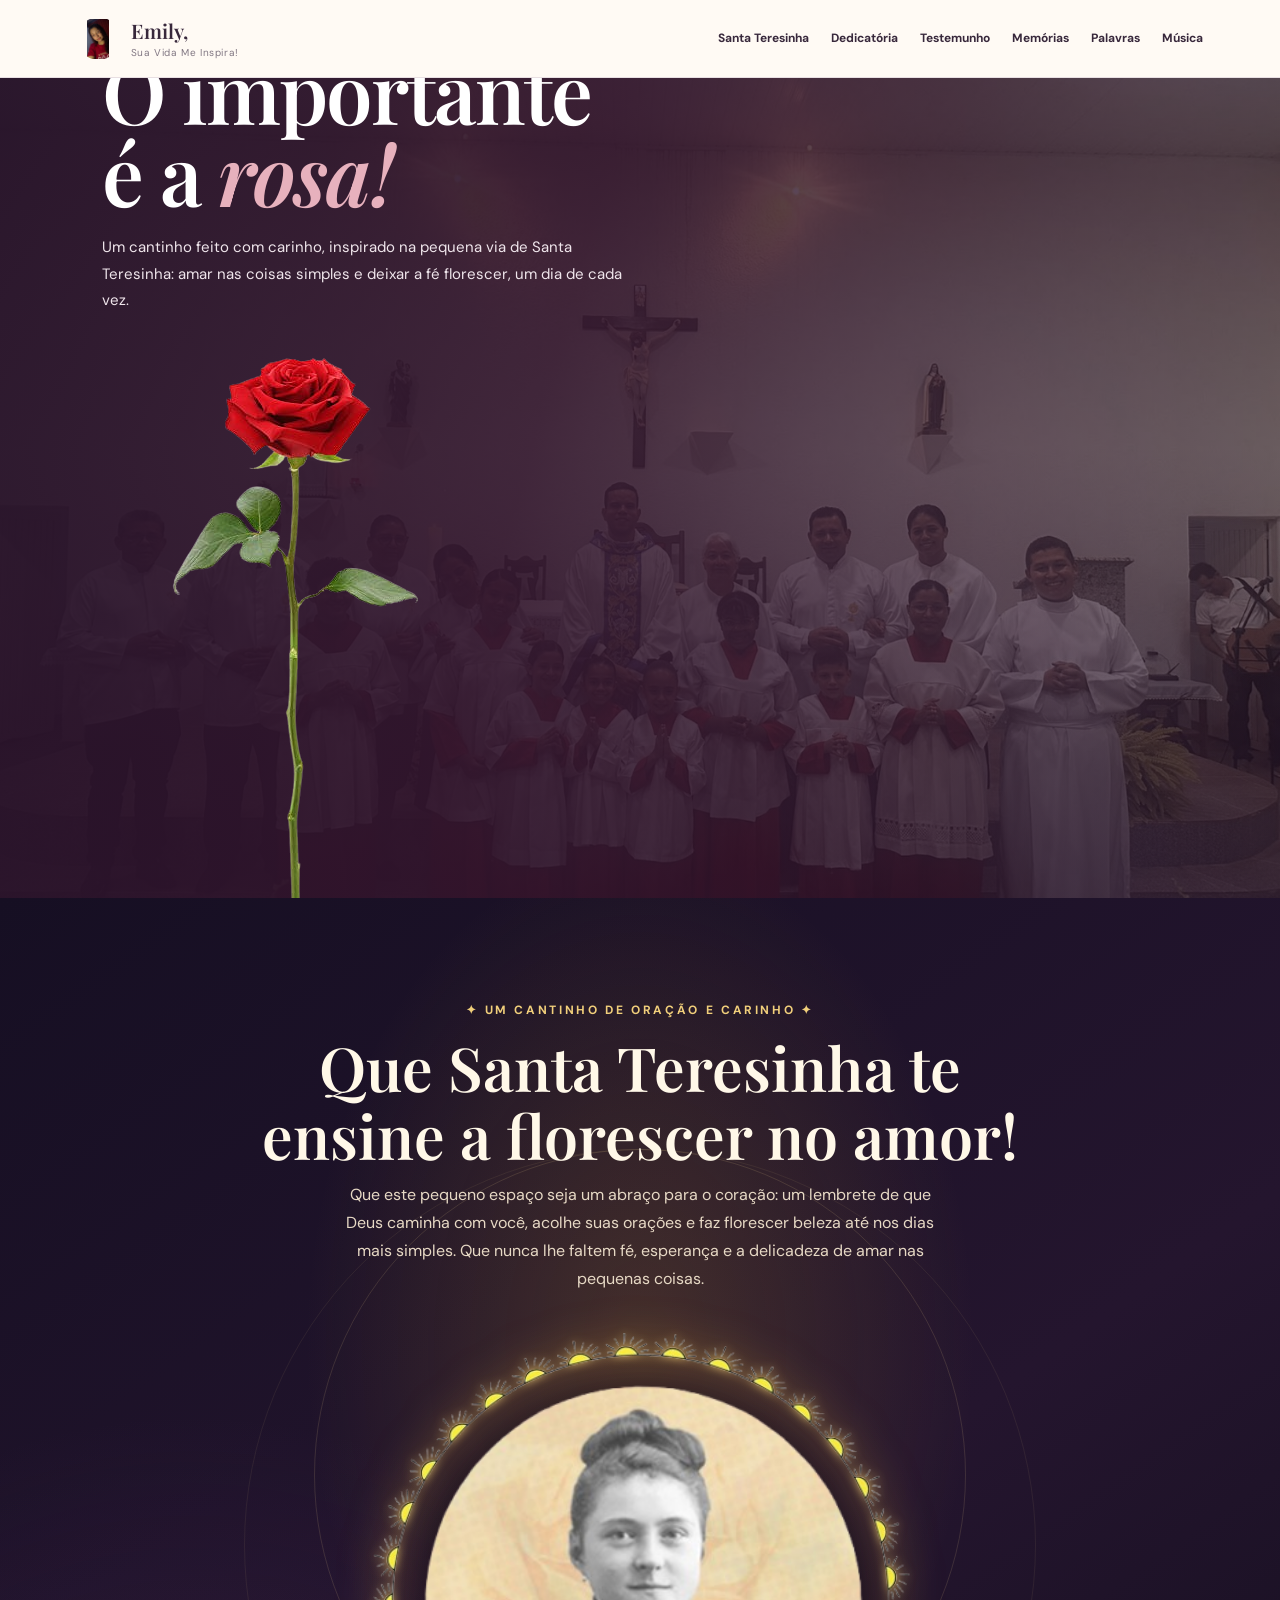
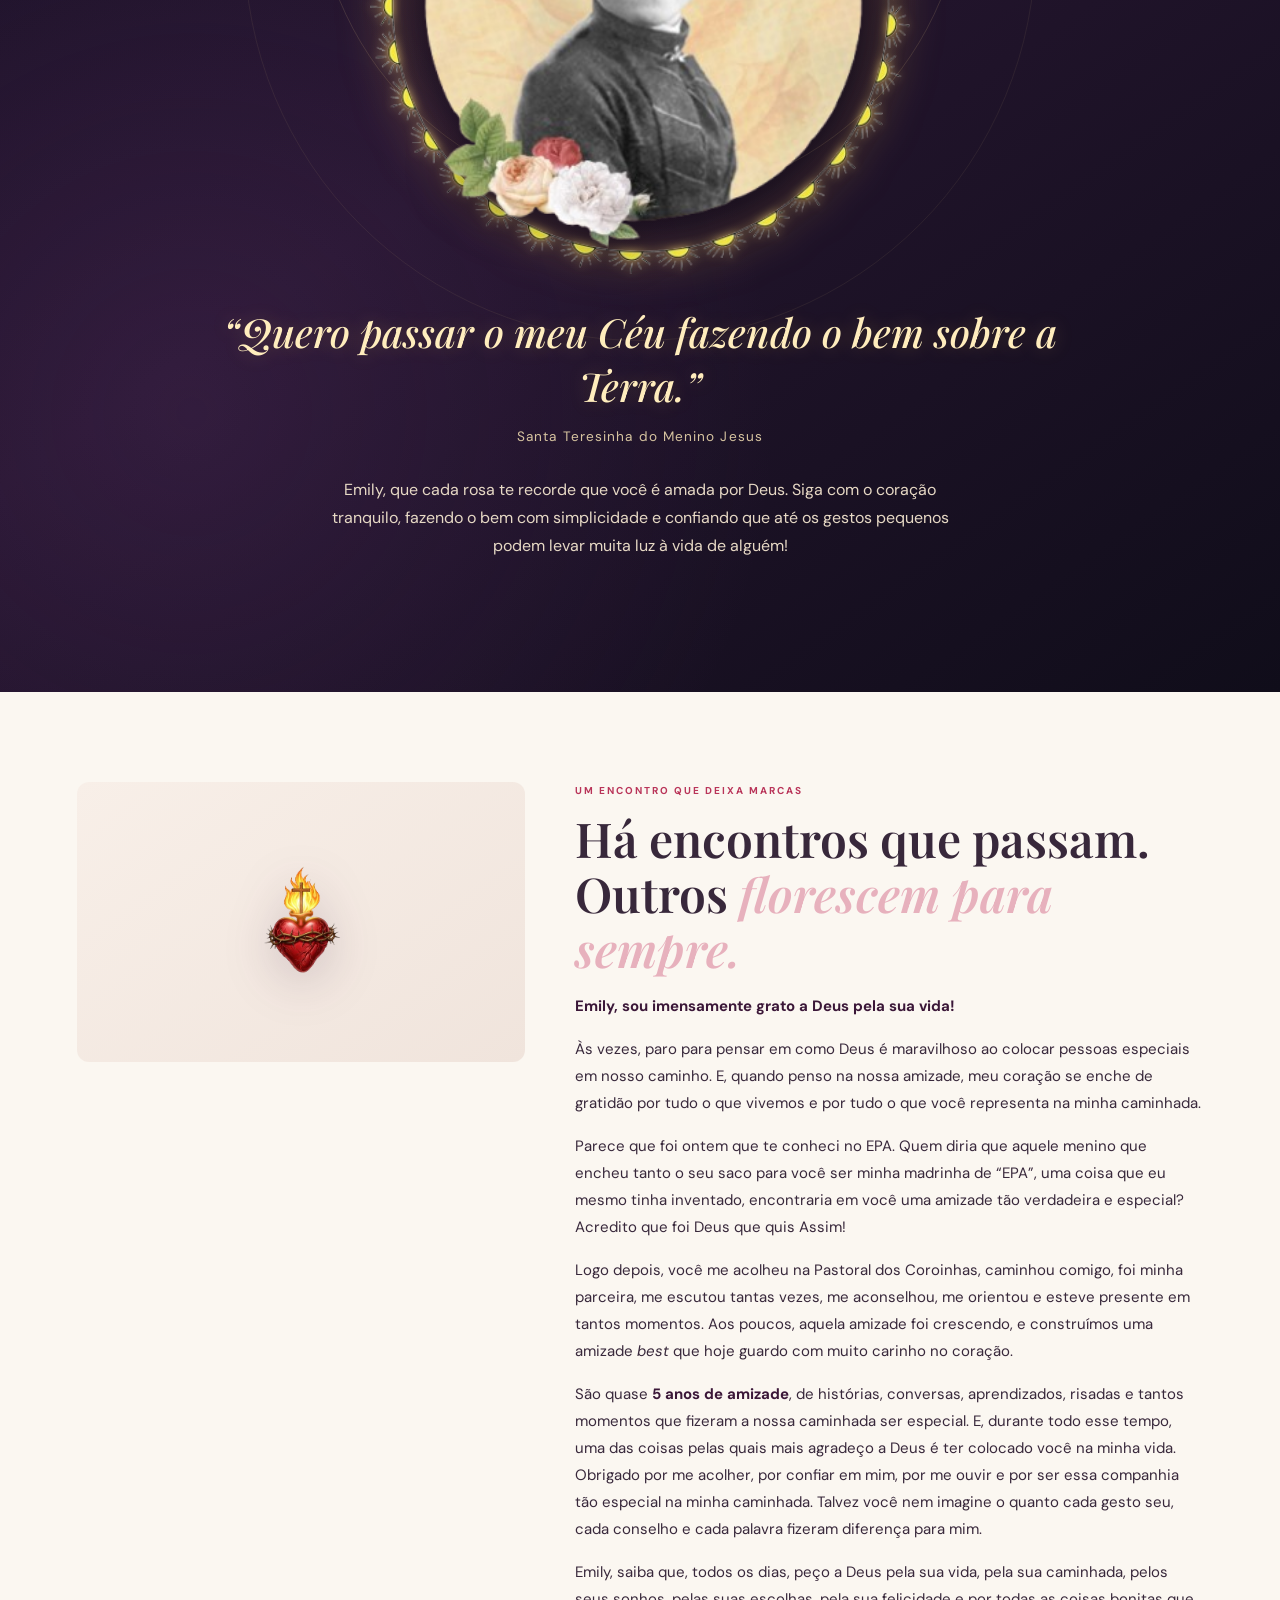
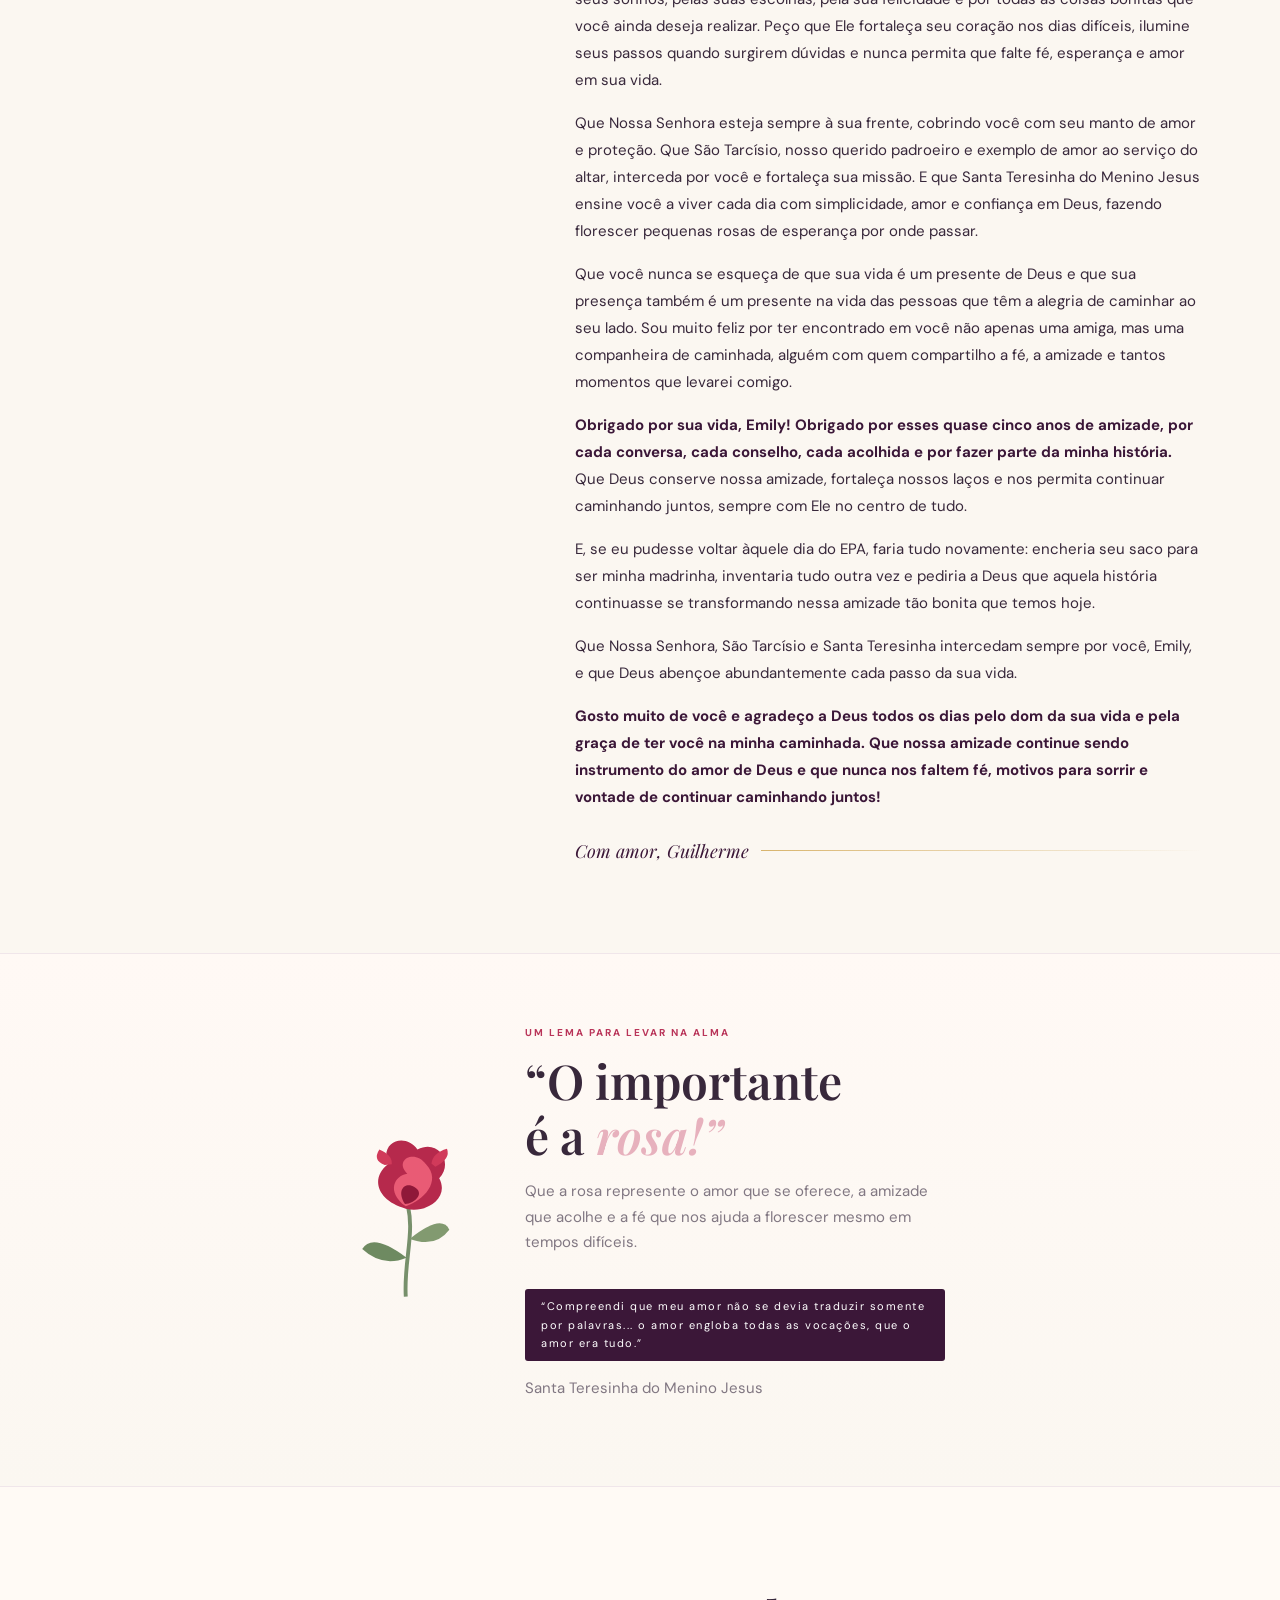
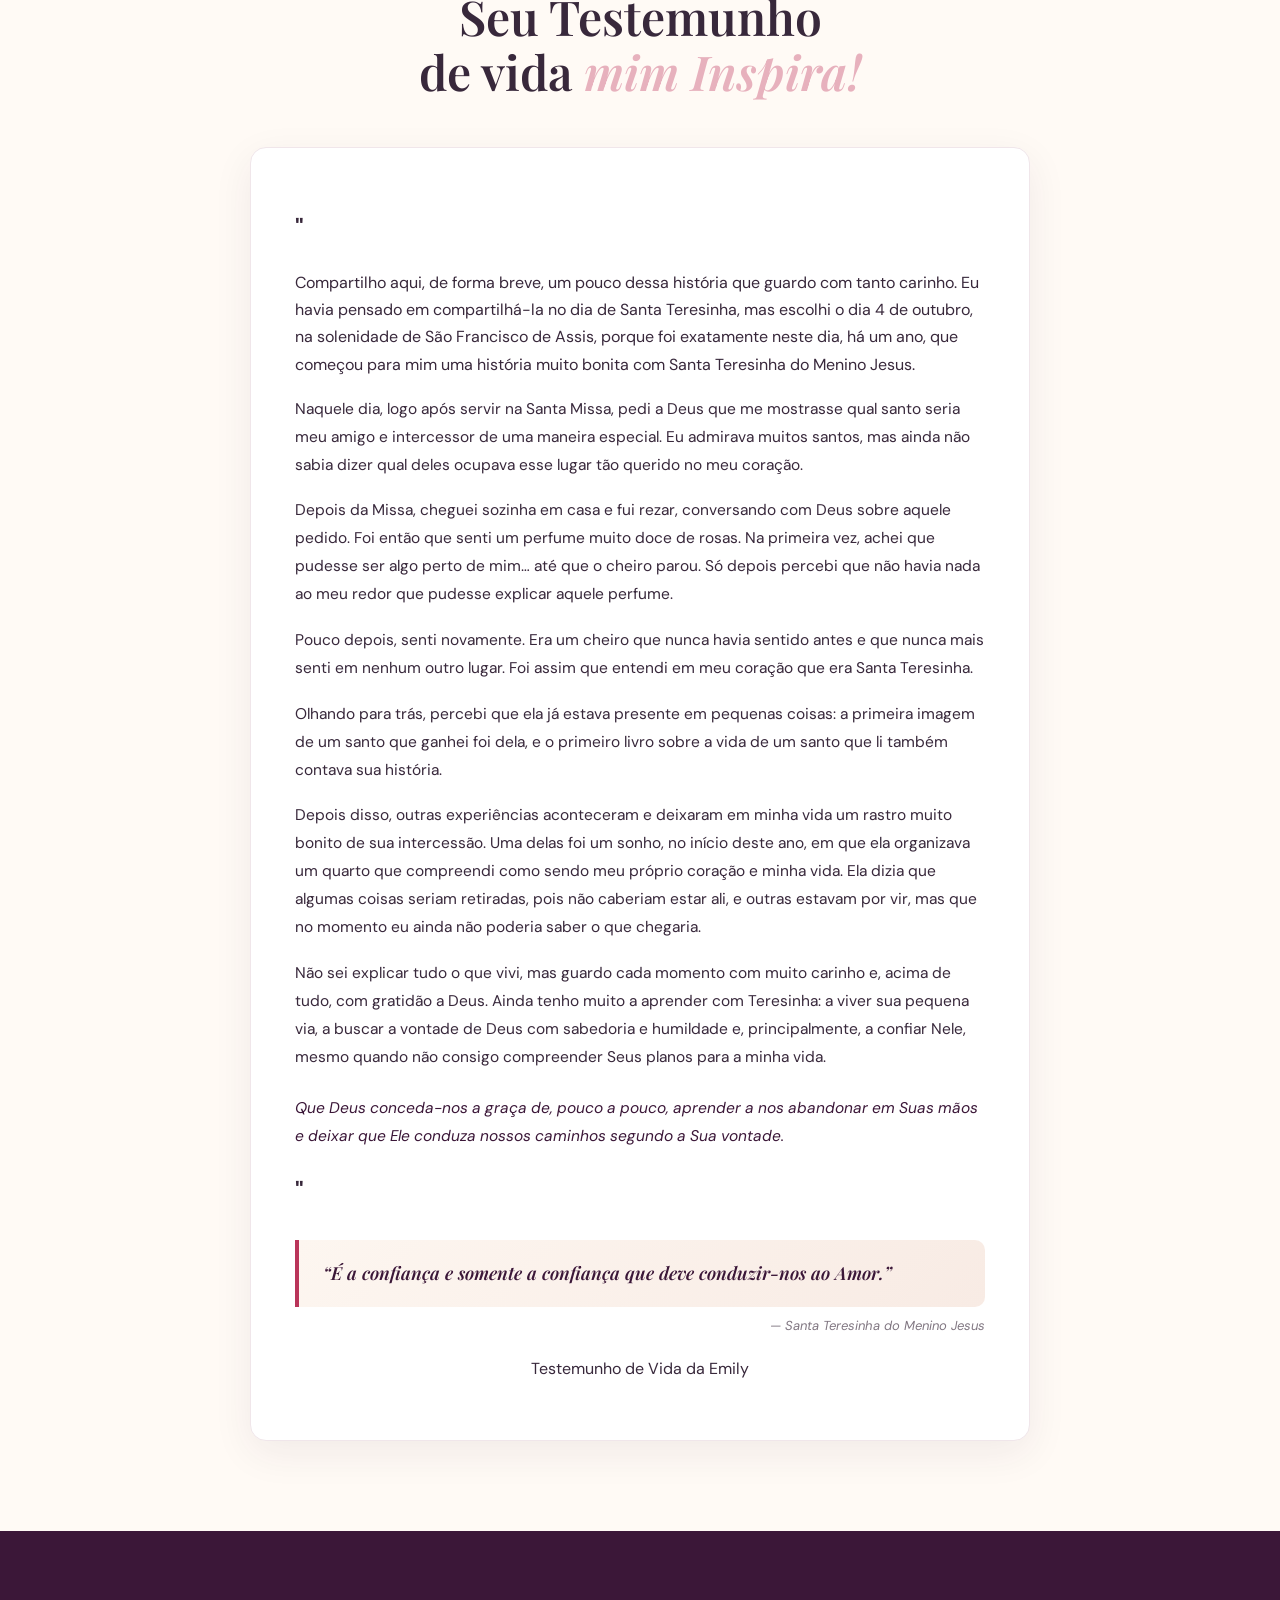
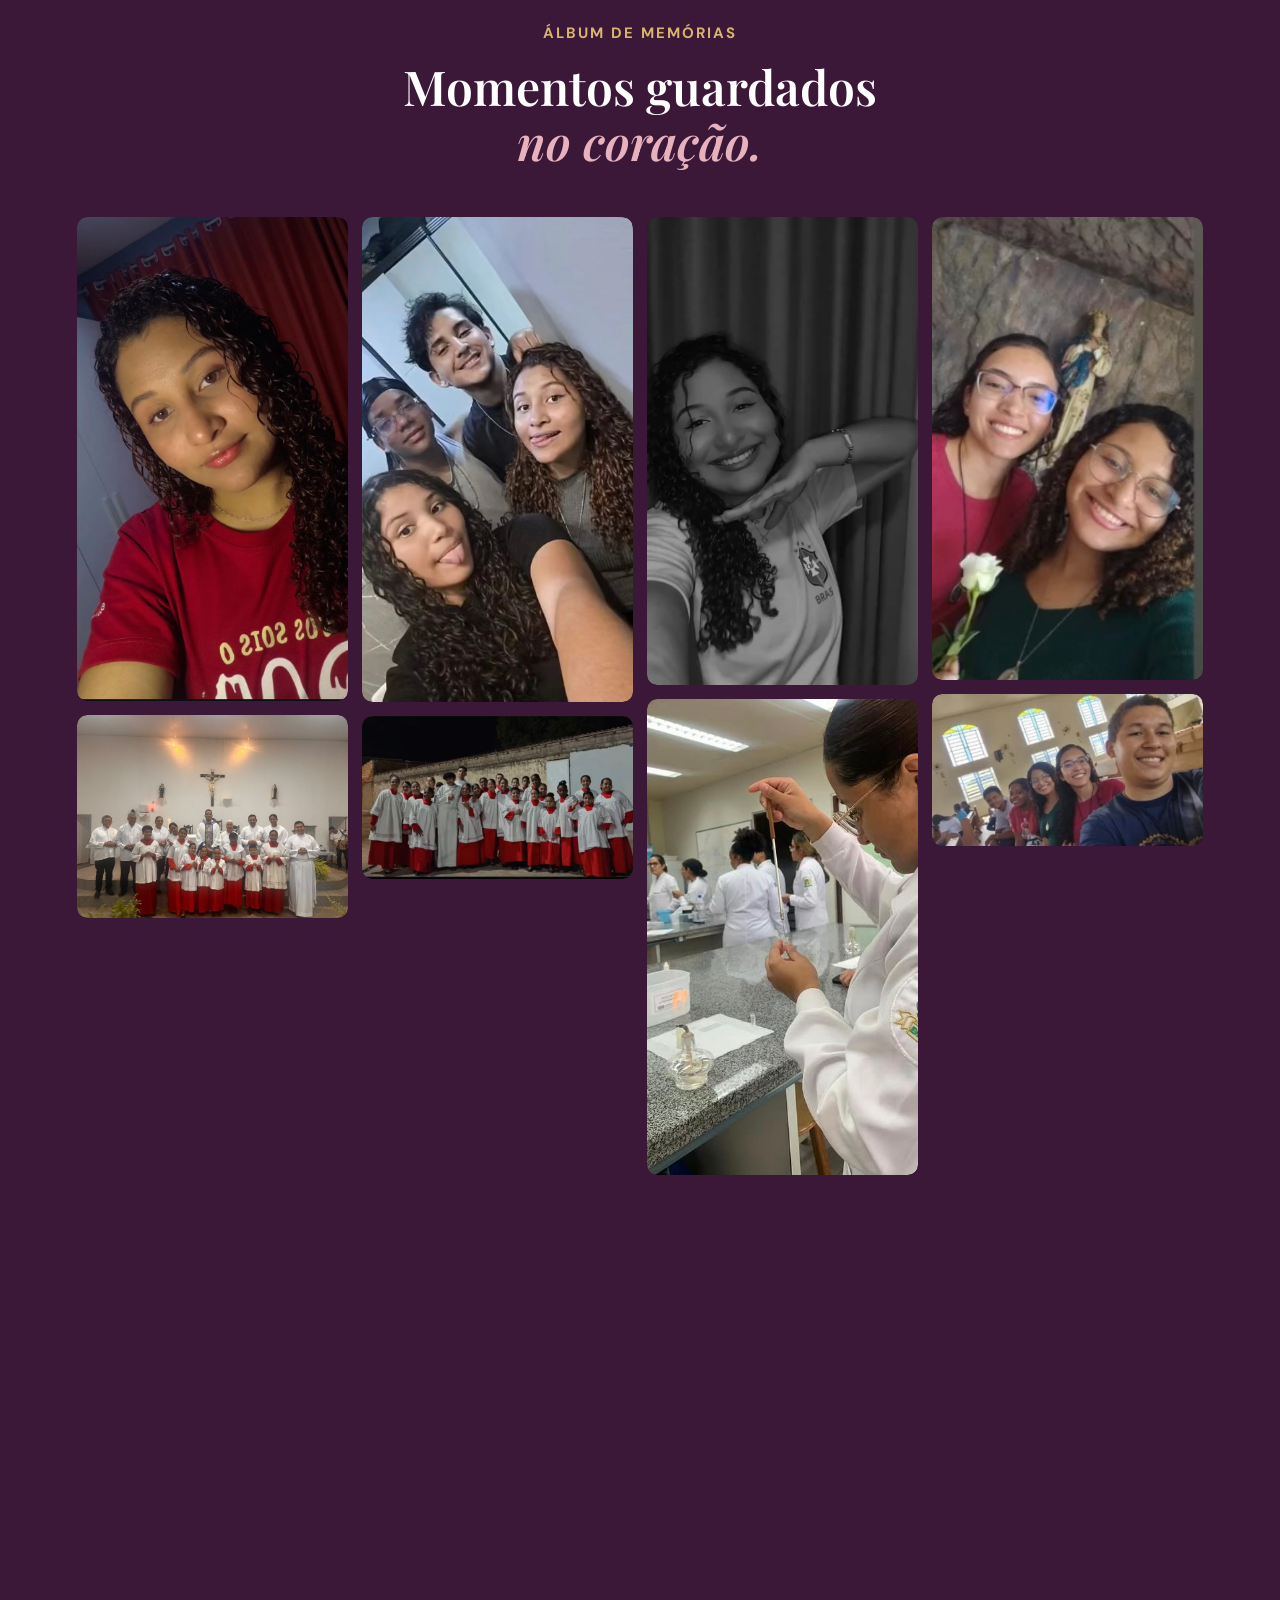
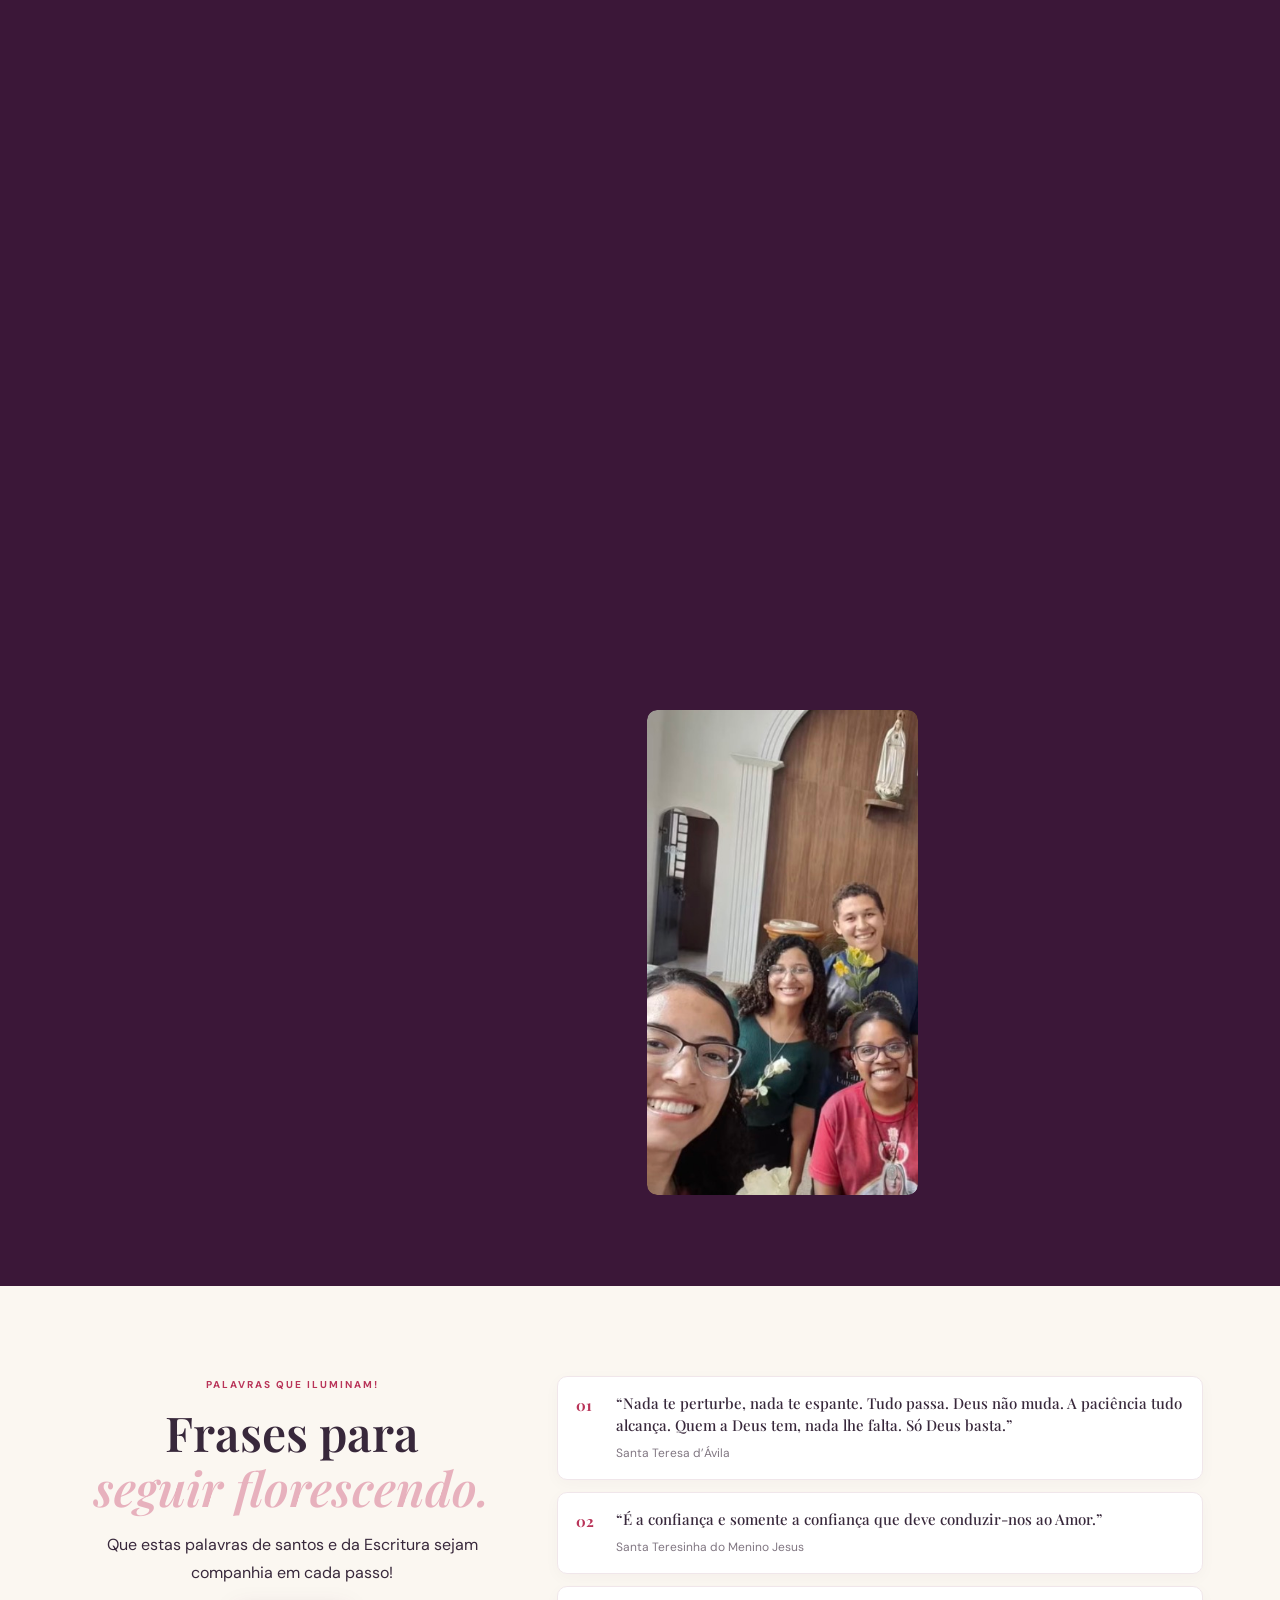
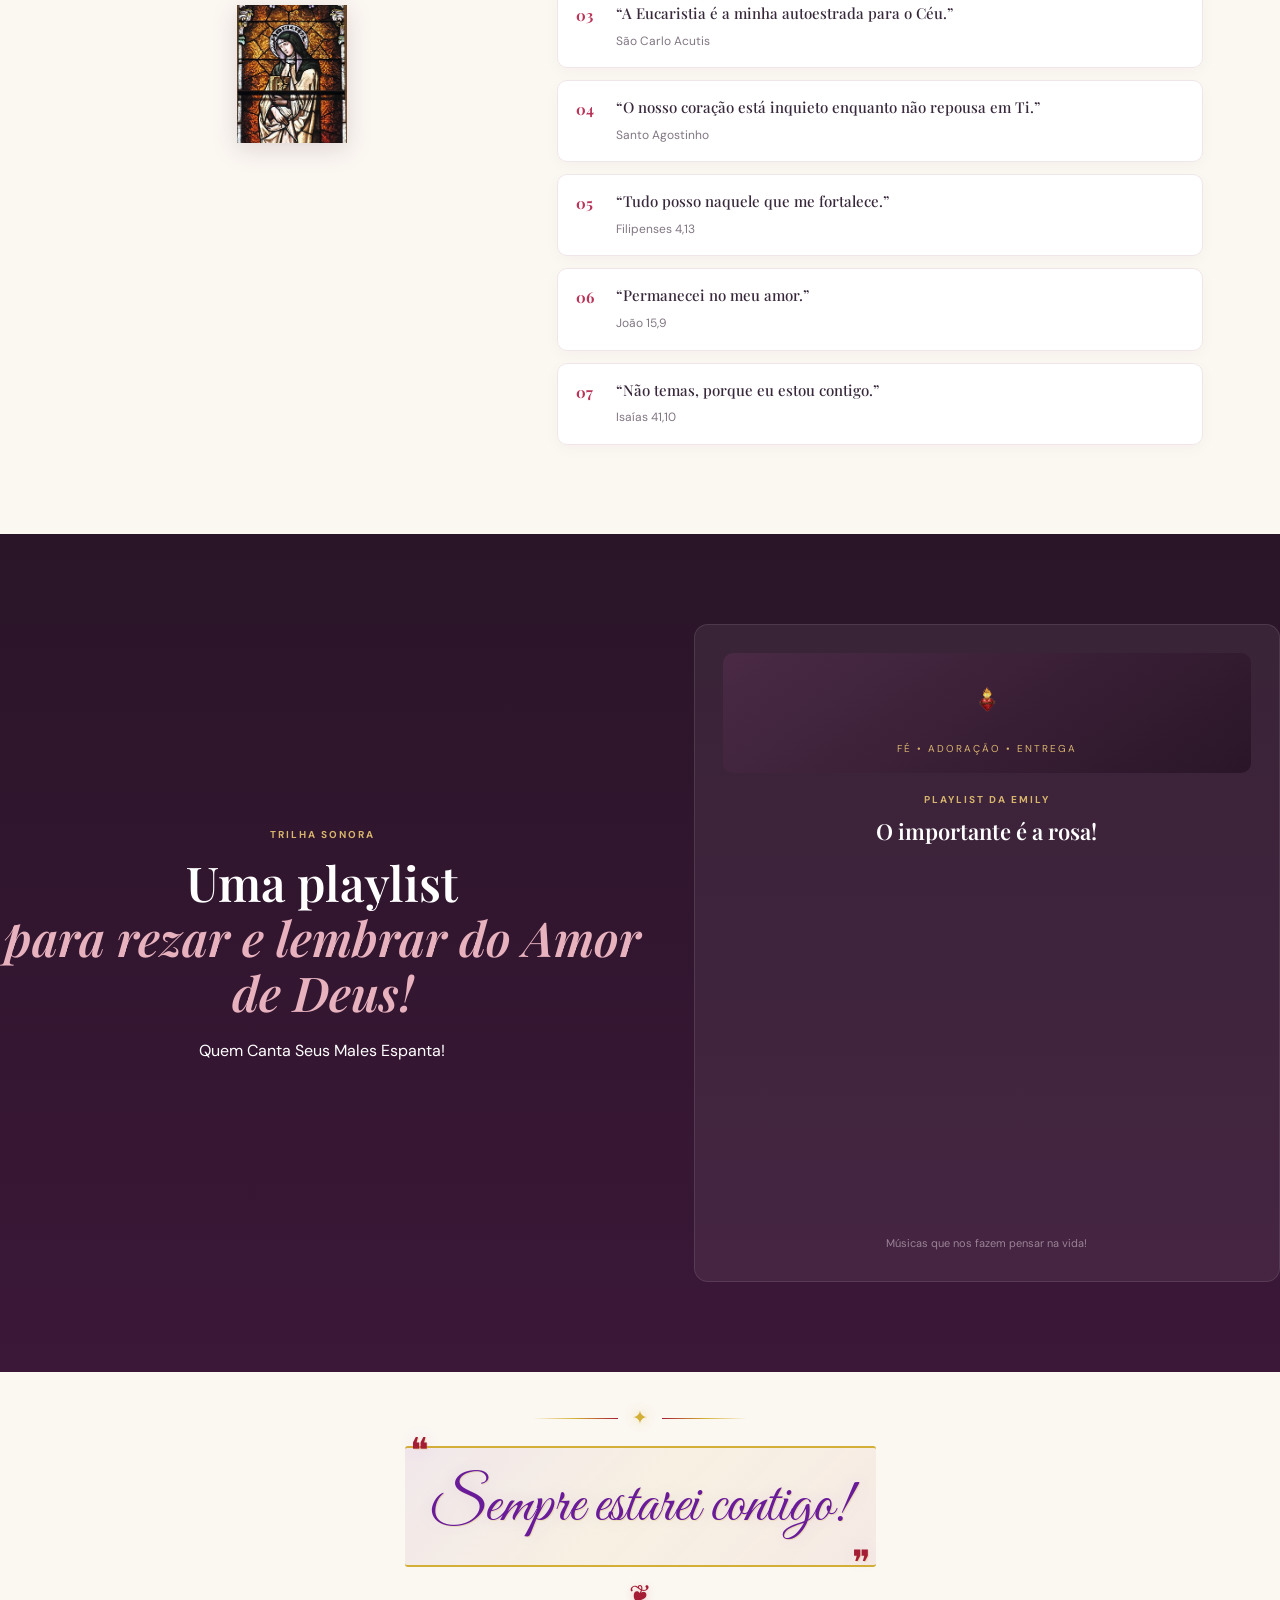
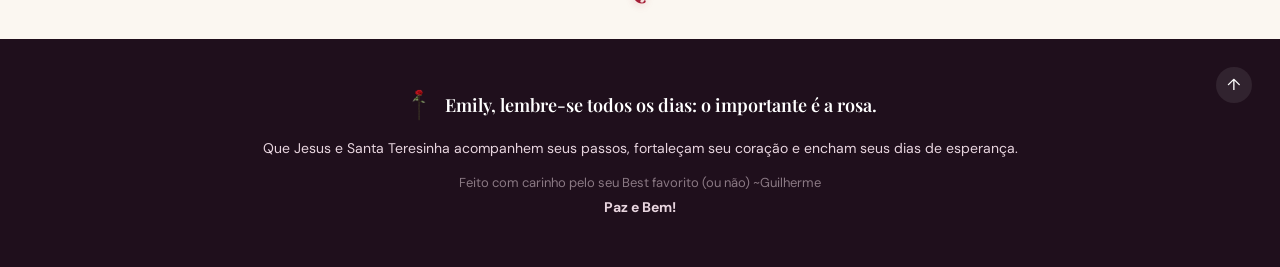
==== commit 835b1ee8: "Update cantinho.html" ====
--- a/cantinho.html
+++ b/cantinho.html
@@ -308,14 +308,14 @@
     <div class="testimony-card">
       <div class="testimony-quote"></div>
       <div class="testimony-text">
-        <p>Compartilho aqui, de forma breve, um pouco dessa história que guardo com tanto carinho. Eu havia pensado em compartilhá-la no dia de Santa Teresinha, mas escolhi o dia 4 de outubro, na solenidade de São Francisco de Assis, porque foi exatamente neste dia, há um ano, que começou para mim uma história muito bonita com Santa Teresinha do Menino Jesus.</p>
+        <p><H1><b>"</b></H1>Compartilho aqui, de forma breve, um pouco dessa história que guardo com tanto carinho. Eu havia pensado em compartilhá-la no dia de Santa Teresinha, mas escolhi o dia 4 de outubro, na solenidade de São Francisco de Assis, porque foi exatamente neste dia, há um ano, que começou para mim uma história muito bonita com Santa Teresinha do Menino Jesus.</p>
         <p>Naquele dia, logo após servir na Santa Missa, pedi a Deus que me mostrasse qual santo seria meu amigo e intercessor de uma maneira especial. Eu admirava muitos santos, mas ainda não sabia dizer qual deles ocupava esse lugar tão querido no meu coração.</p>
         <p>Depois da Missa, cheguei sozinha em casa e fui rezar, conversando com Deus sobre aquele pedido. Foi então que senti um perfume muito doce de rosas. Na primeira vez, achei que pudesse ser algo perto de mim… até que o cheiro parou. Só depois percebi que não havia nada ao meu redor que pudesse explicar aquele perfume.</p>
         <p>Pouco depois, senti novamente. Era um cheiro que nunca havia sentido antes e que nunca mais senti em nenhum outro lugar. Foi assim que entendi em meu coração que era Santa Teresinha.</p>
         <p>Olhando para trás, percebi que ela já estava presente em pequenas coisas: a primeira imagem de um santo que ganhei foi dela, e o primeiro livro sobre a vida de um santo que li também contava sua história.</p>
         <p>Depois disso, outras experiências aconteceram e deixaram em minha vida um rastro muito bonito de sua intercessão. Uma delas foi um sonho, no início deste ano, em que ela organizava um quarto que compreendi como sendo meu próprio coração e minha vida. Ela dizia que algumas coisas seriam retiradas, pois não caberiam estar ali, e outras estavam por vir, mas que no momento eu ainda não poderia saber o que chegaria.</p>
         <p>Não sei explicar tudo o que vivi, mas guardo cada momento com muito carinho e, acima de tudo, com gratidão a Deus. Ainda tenho muito a aprender com Teresinha: a viver sua pequena via, a buscar a vontade de Deus com sabedoria e humildade e, principalmente, a confiar Nele, mesmo quando não consigo compreender Seus planos para a minha vida.</p>
-        <p class="closing">Que Deus conceda-nos a graça de, pouco a pouco, aprender a nos abandonar em Suas mãos e deixar que Ele conduza nossos caminhos segundo a Sua vontade.</p>
+        <p class="closing">Que Deus conceda-nos a graça de, pouco a pouco, aprender a nos abandonar em Suas mãos e deixar que Ele conduza nossos caminhos segundo a Sua vontade.<h1><b>"</b></h1></p>
         <blockquote class="final-quote">“É a confiança e somente a confiança que deve conduzir-nos ao Amor.”</blockquote>
         <cite>— Santa Teresinha do Menino Jesus</cite>
         <p><center>Testemunho de Vida da Emily </center></p>
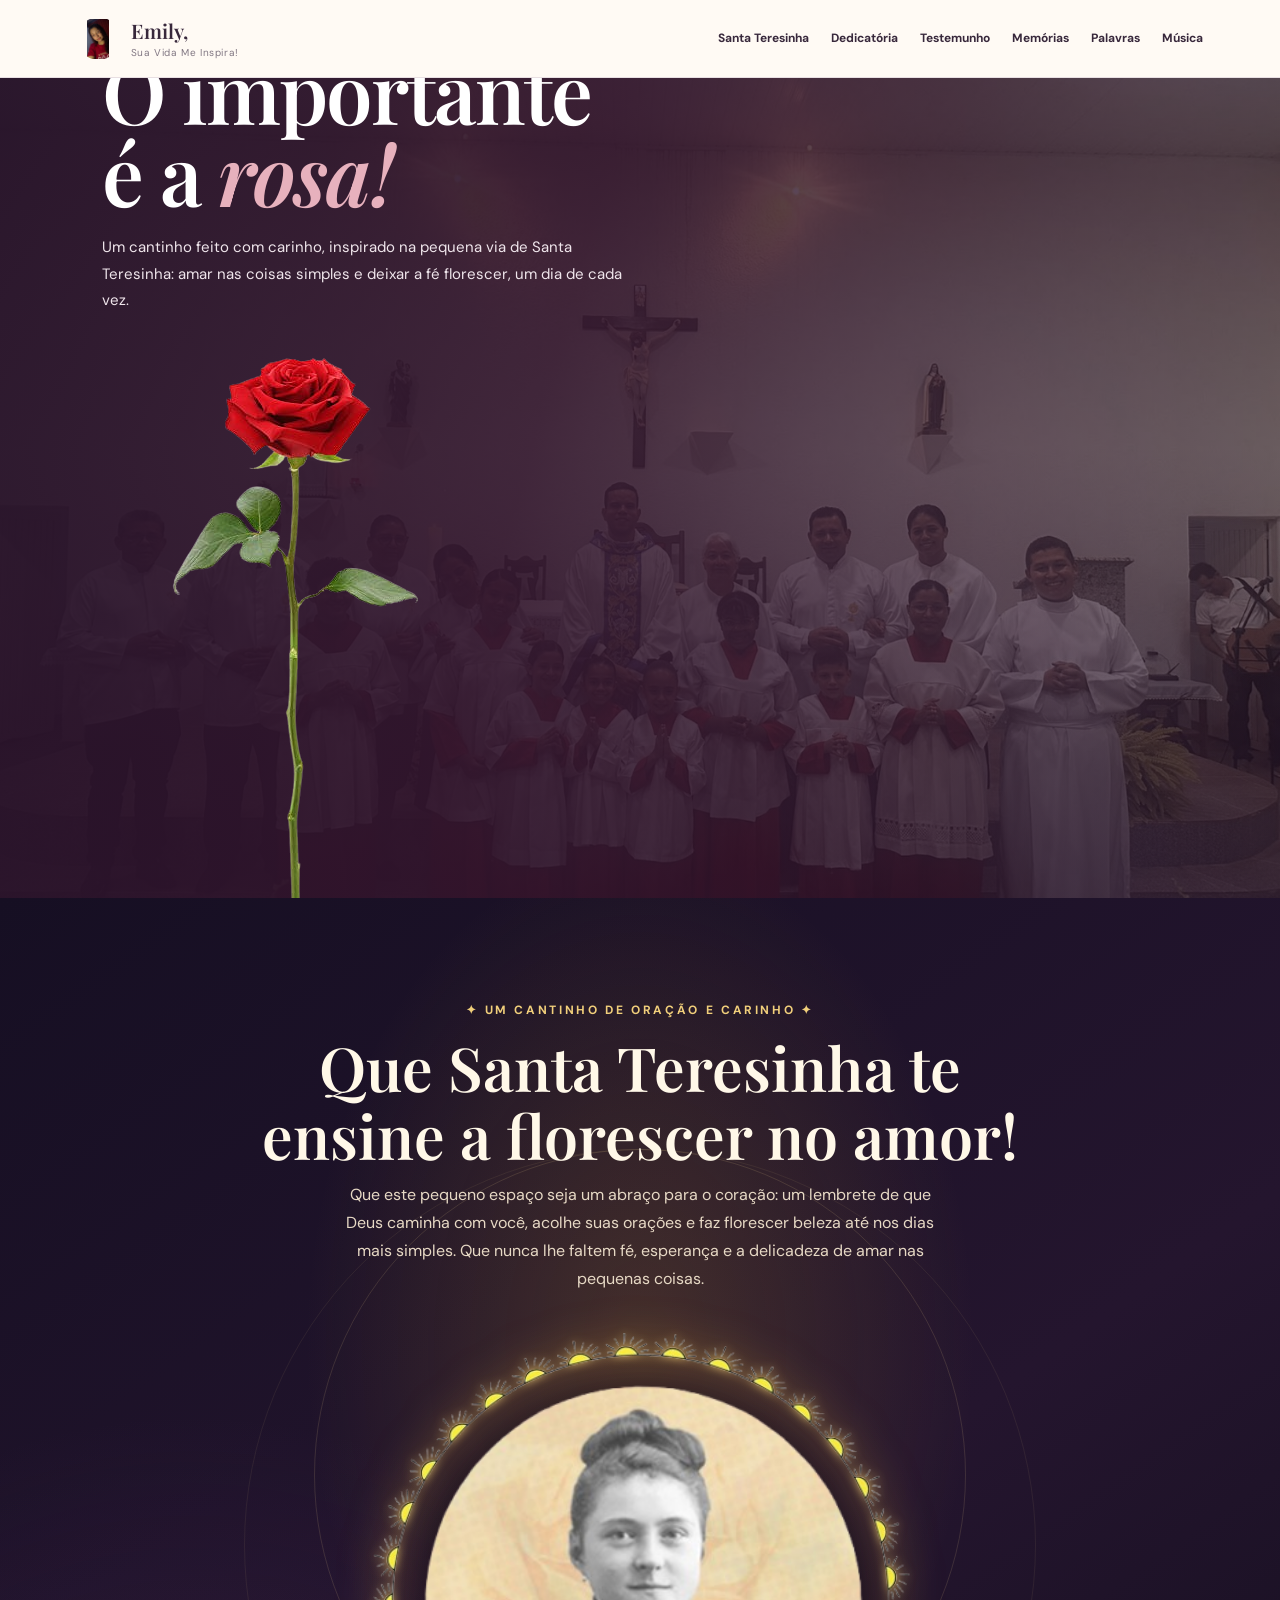
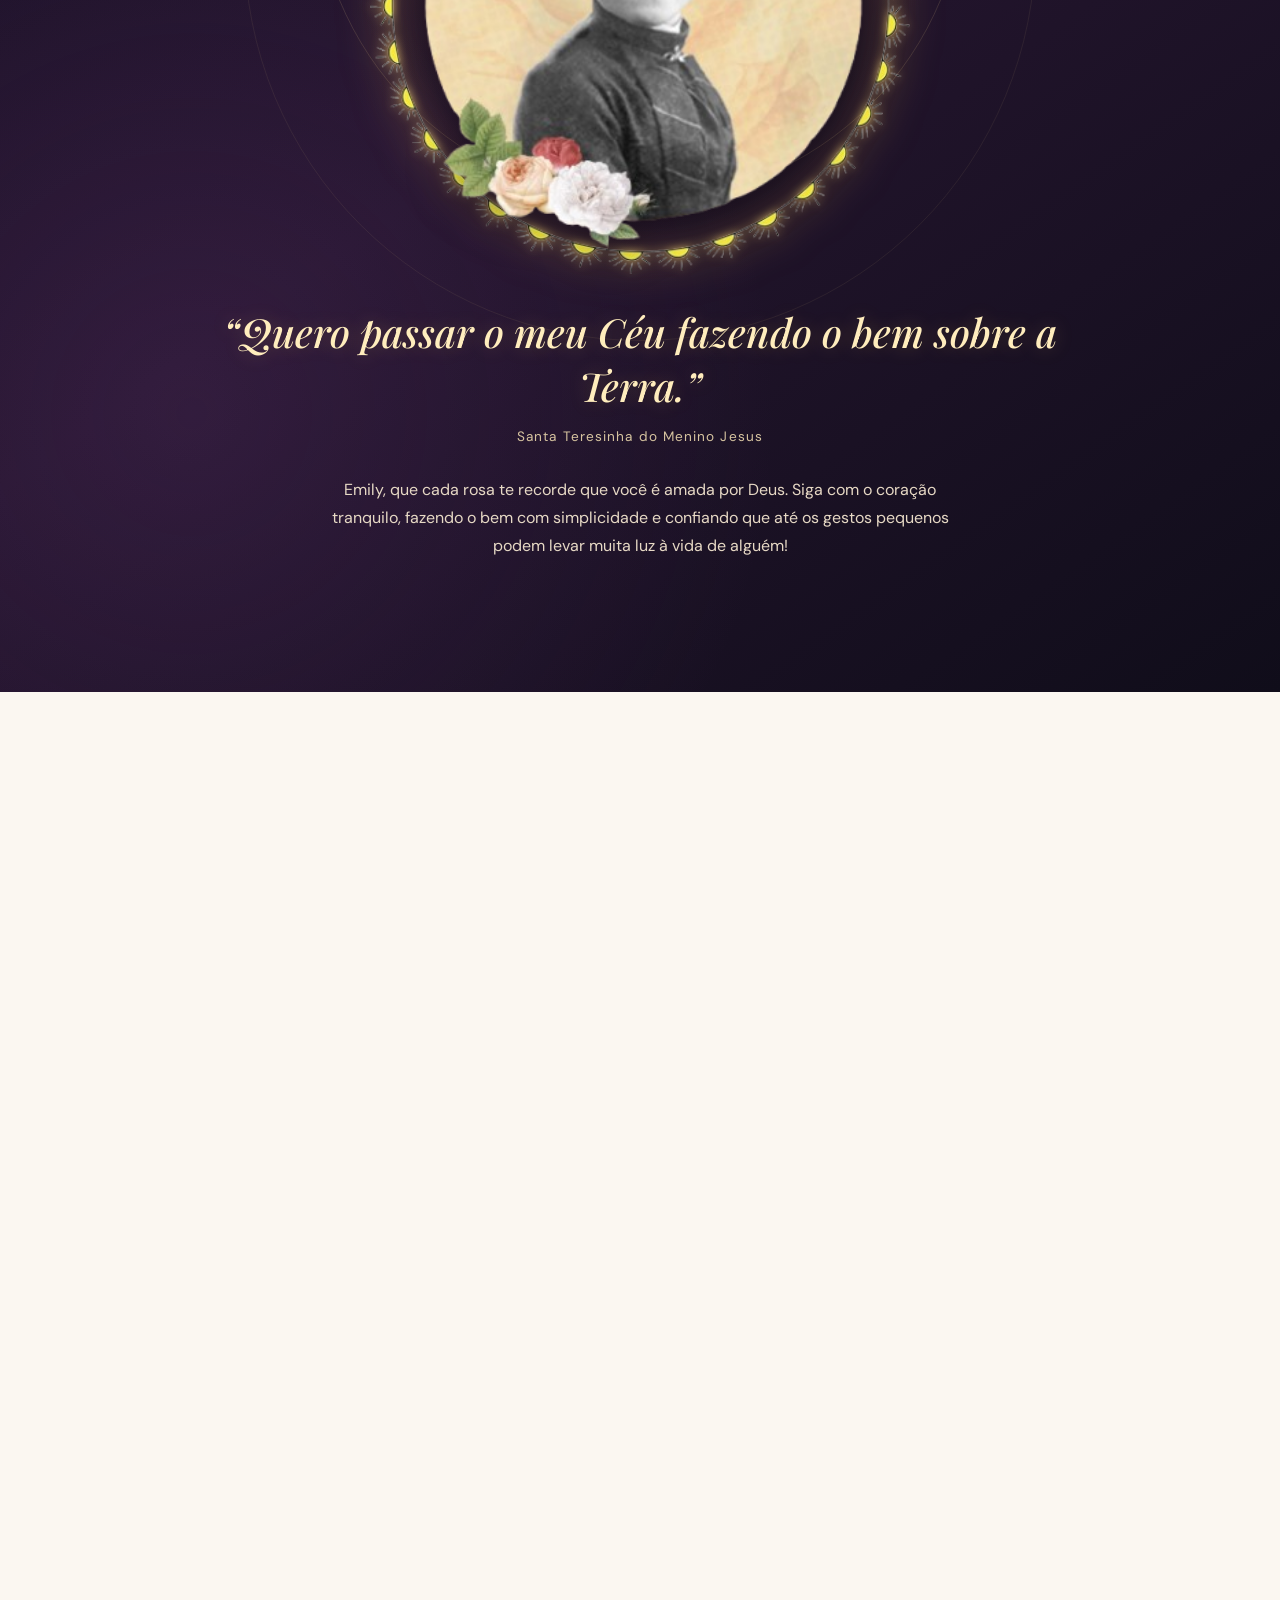
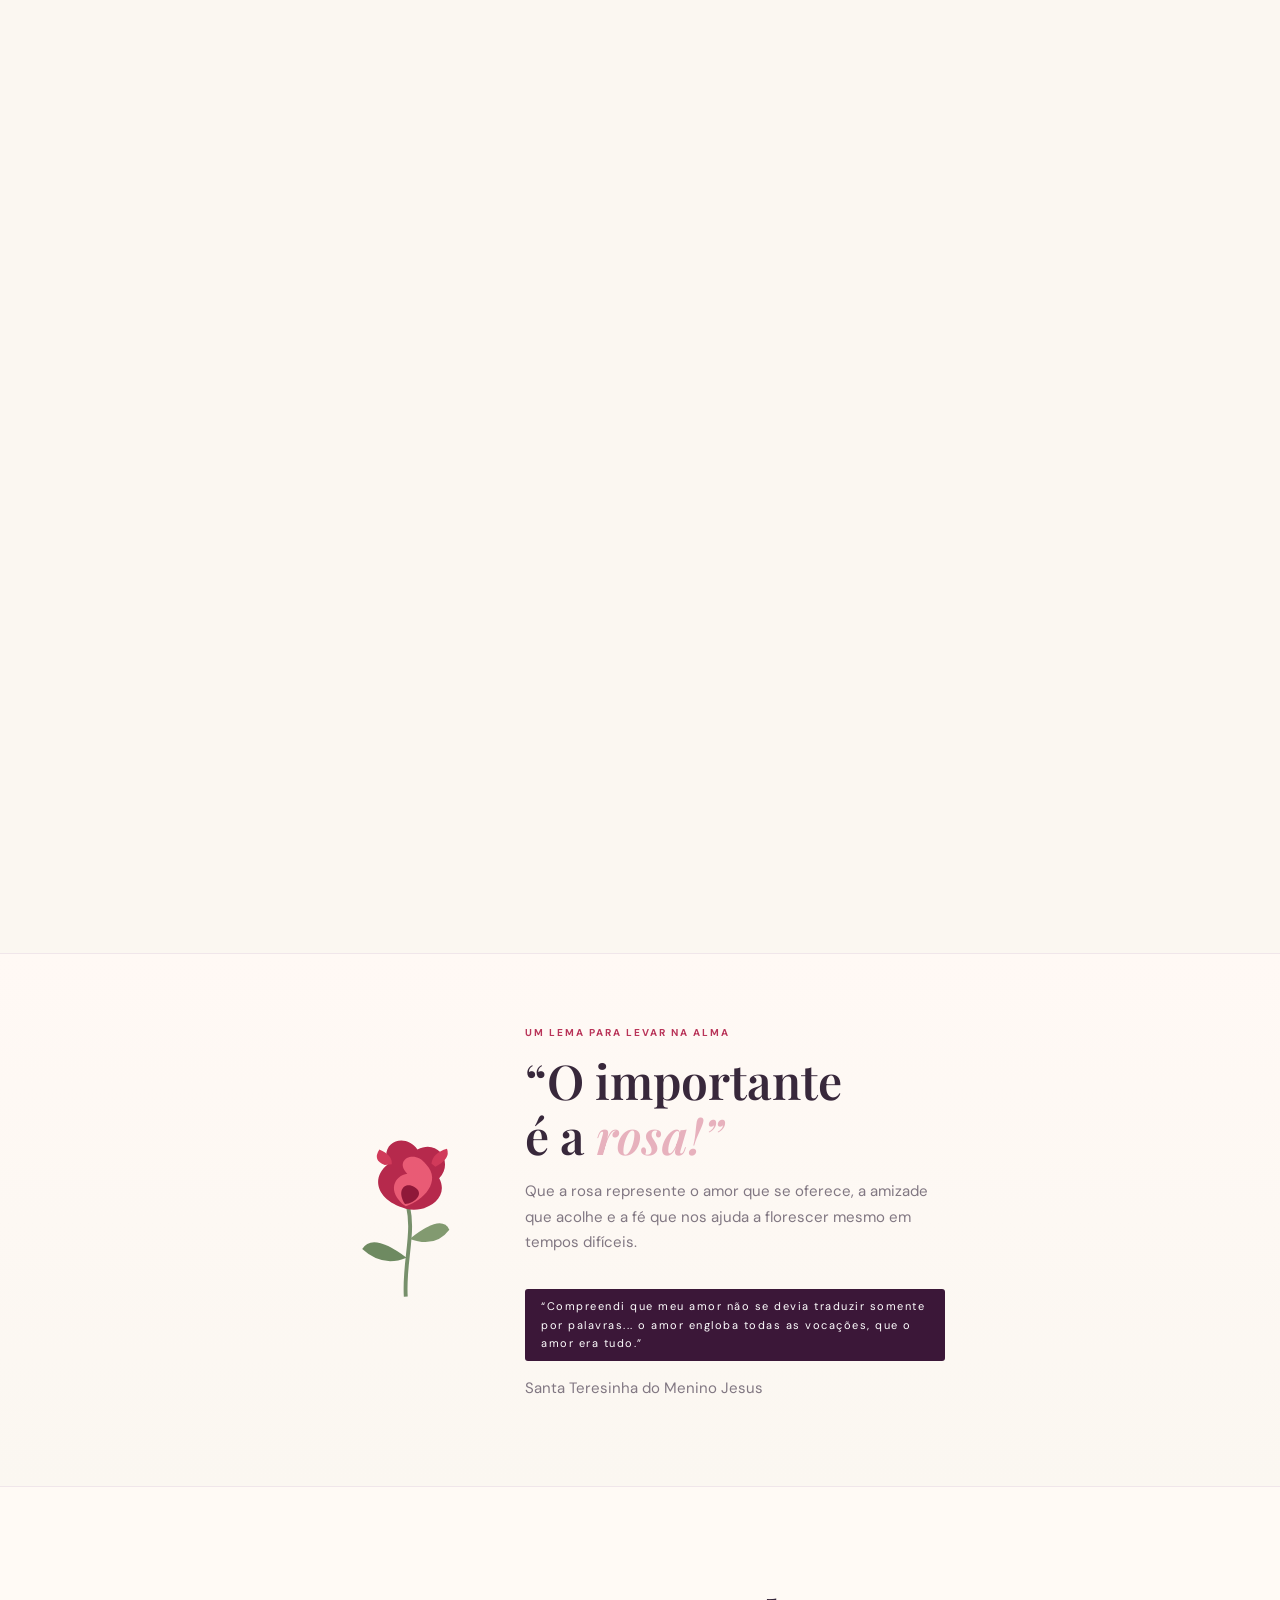
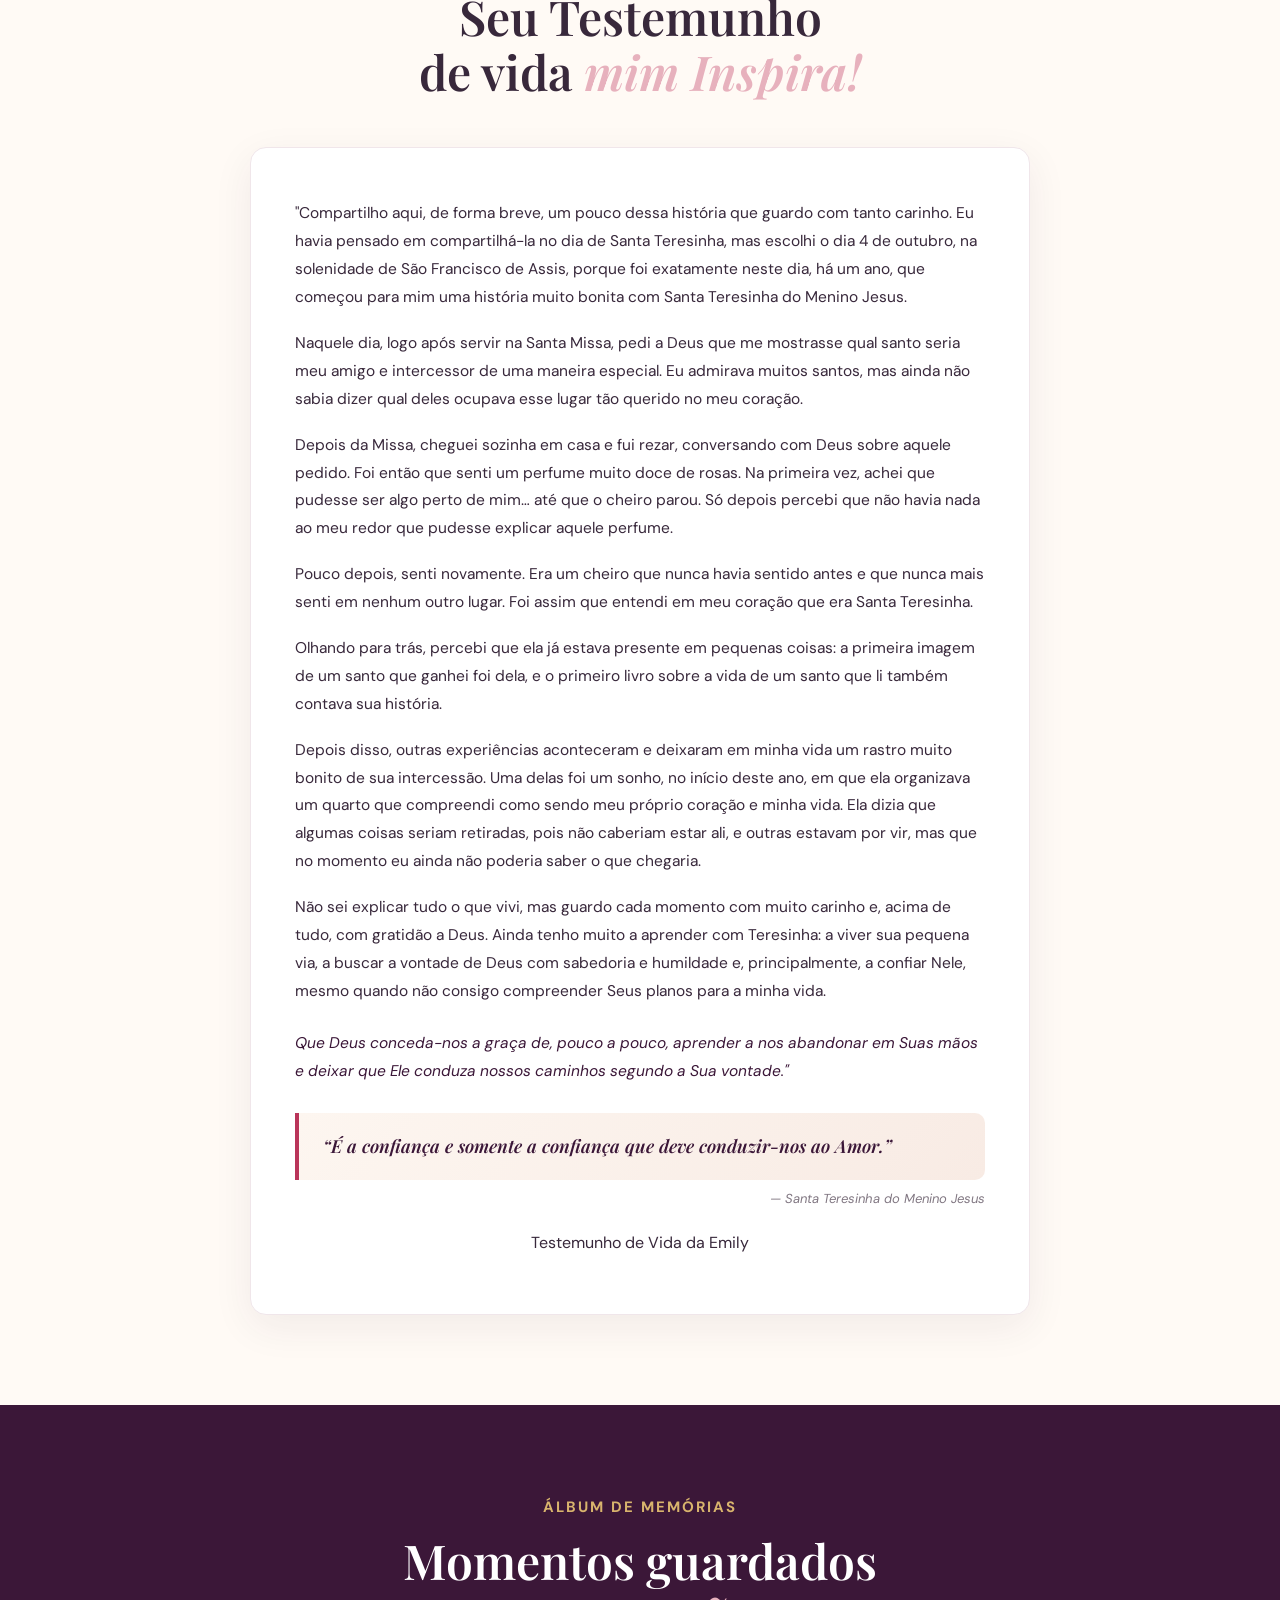
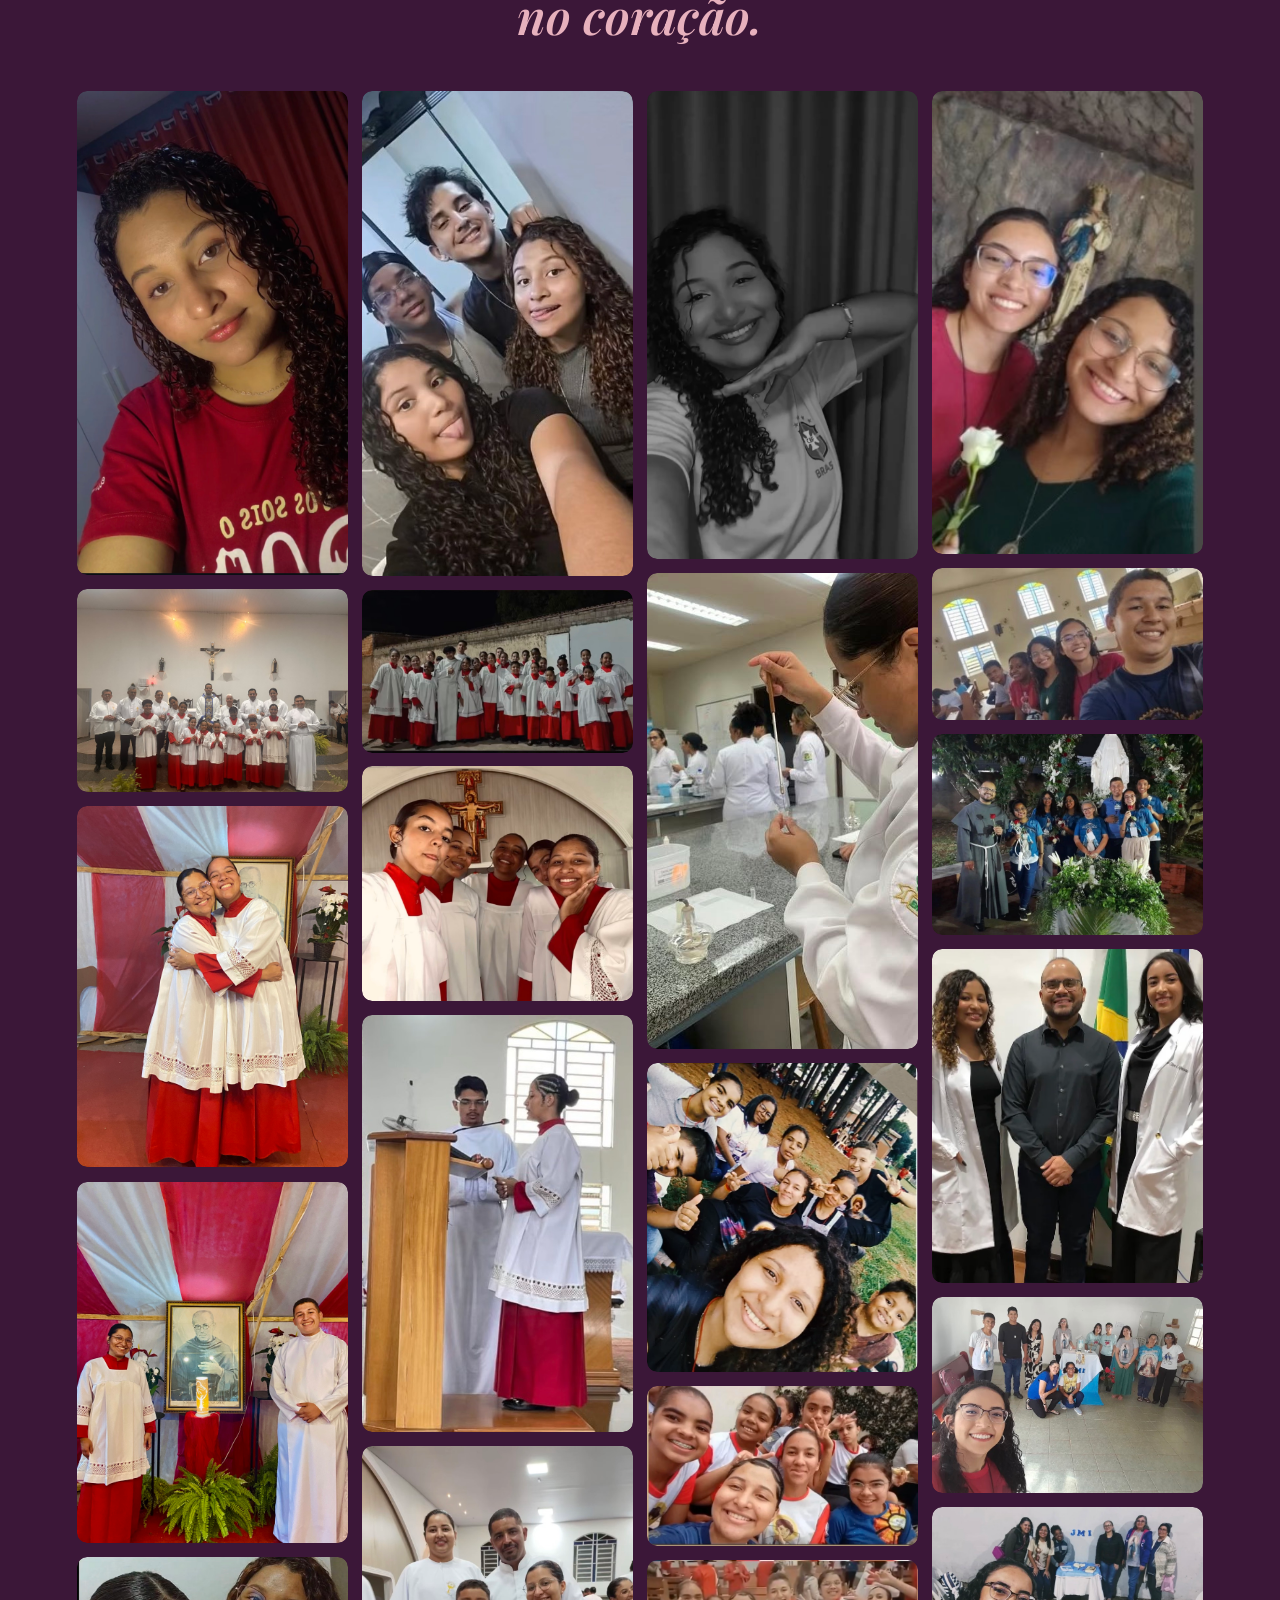
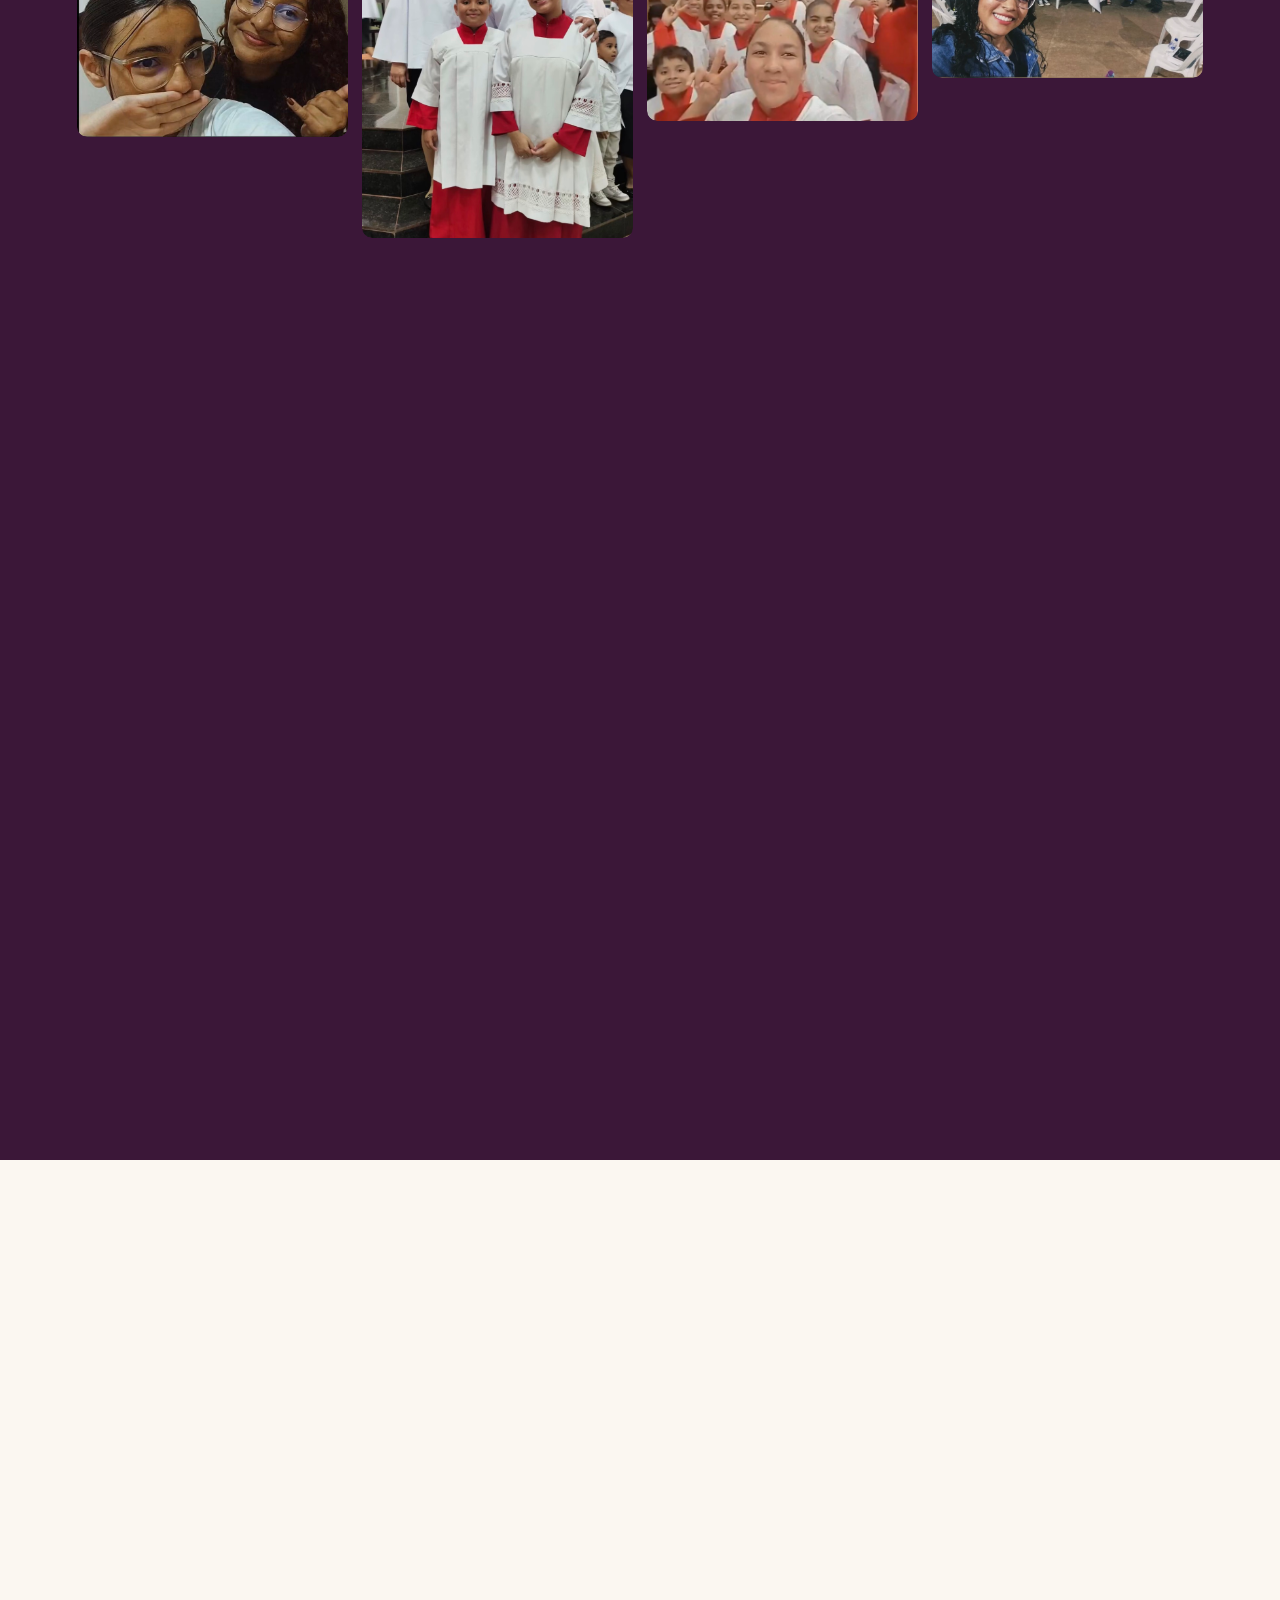
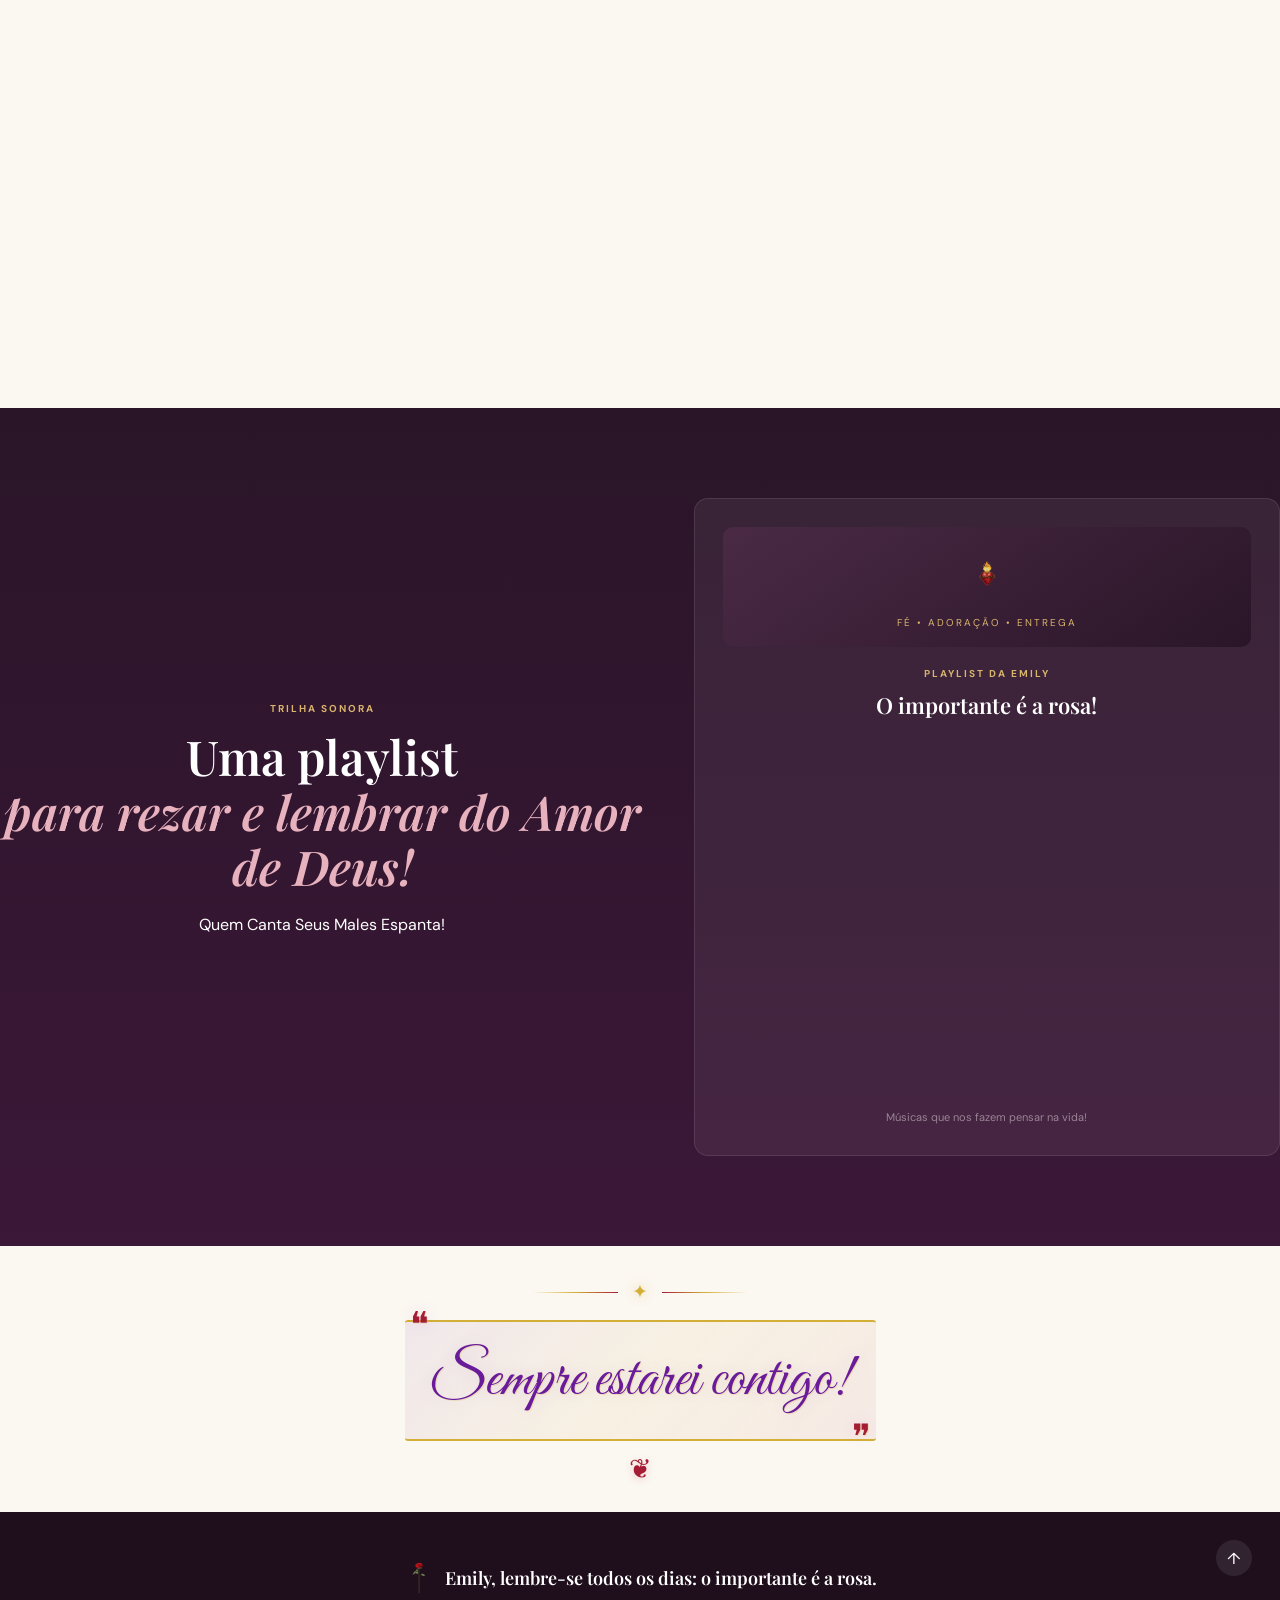
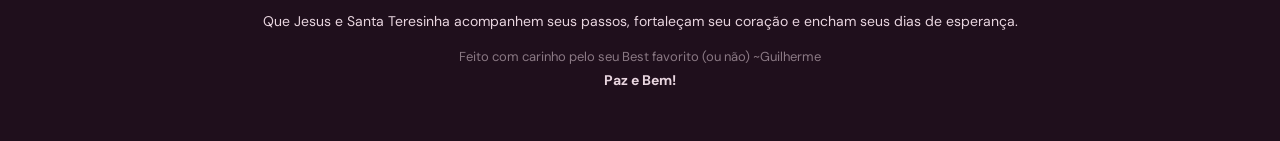
==== commit ed7e81a4: "Update cantinho.html" ====
--- a/cantinho.html
+++ b/cantinho.html
@@ -308,14 +308,14 @@
     <div class="testimony-card">
       <div class="testimony-quote"></div>
       <div class="testimony-text">
-        <p><H1><b>"</b></H1>Compartilho aqui, de forma breve, um pouco dessa história que guardo com tanto carinho. Eu havia pensado em compartilhá-la no dia de Santa Teresinha, mas escolhi o dia 4 de outubro, na solenidade de São Francisco de Assis, porque foi exatamente neste dia, há um ano, que começou para mim uma história muito bonita com Santa Teresinha do Menino Jesus.</p>
+        <p>"Compartilho aqui, de forma breve, um pouco dessa história que guardo com tanto carinho. Eu havia pensado em compartilhá-la no dia de Santa Teresinha, mas escolhi o dia 4 de outubro, na solenidade de São Francisco de Assis, porque foi exatamente neste dia, há um ano, que começou para mim uma história muito bonita com Santa Teresinha do Menino Jesus.</p>
         <p>Naquele dia, logo após servir na Santa Missa, pedi a Deus que me mostrasse qual santo seria meu amigo e intercessor de uma maneira especial. Eu admirava muitos santos, mas ainda não sabia dizer qual deles ocupava esse lugar tão querido no meu coração.</p>
         <p>Depois da Missa, cheguei sozinha em casa e fui rezar, conversando com Deus sobre aquele pedido. Foi então que senti um perfume muito doce de rosas. Na primeira vez, achei que pudesse ser algo perto de mim… até que o cheiro parou. Só depois percebi que não havia nada ao meu redor que pudesse explicar aquele perfume.</p>
         <p>Pouco depois, senti novamente. Era um cheiro que nunca havia sentido antes e que nunca mais senti em nenhum outro lugar. Foi assim que entendi em meu coração que era Santa Teresinha.</p>
         <p>Olhando para trás, percebi que ela já estava presente em pequenas coisas: a primeira imagem de um santo que ganhei foi dela, e o primeiro livro sobre a vida de um santo que li também contava sua história.</p>
         <p>Depois disso, outras experiências aconteceram e deixaram em minha vida um rastro muito bonito de sua intercessão. Uma delas foi um sonho, no início deste ano, em que ela organizava um quarto que compreendi como sendo meu próprio coração e minha vida. Ela dizia que algumas coisas seriam retiradas, pois não caberiam estar ali, e outras estavam por vir, mas que no momento eu ainda não poderia saber o que chegaria.</p>
         <p>Não sei explicar tudo o que vivi, mas guardo cada momento com muito carinho e, acima de tudo, com gratidão a Deus. Ainda tenho muito a aprender com Teresinha: a viver sua pequena via, a buscar a vontade de Deus com sabedoria e humildade e, principalmente, a confiar Nele, mesmo quando não consigo compreender Seus planos para a minha vida.</p>
-        <p class="closing">Que Deus conceda-nos a graça de, pouco a pouco, aprender a nos abandonar em Suas mãos e deixar que Ele conduza nossos caminhos segundo a Sua vontade.<h1><b>"</b></h1></p>
+        <p class="closing">Que Deus conceda-nos a graça de, pouco a pouco, aprender a nos abandonar em Suas mãos e deixar que Ele conduza nossos caminhos segundo a Sua vontade."</p>
         <blockquote class="final-quote">“É a confiança e somente a confiança que deve conduzir-nos ao Amor.”</blockquote>
         <cite>— Santa Teresinha do Menino Jesus</cite>
         <p><center>Testemunho de Vida da Emily </center></p>
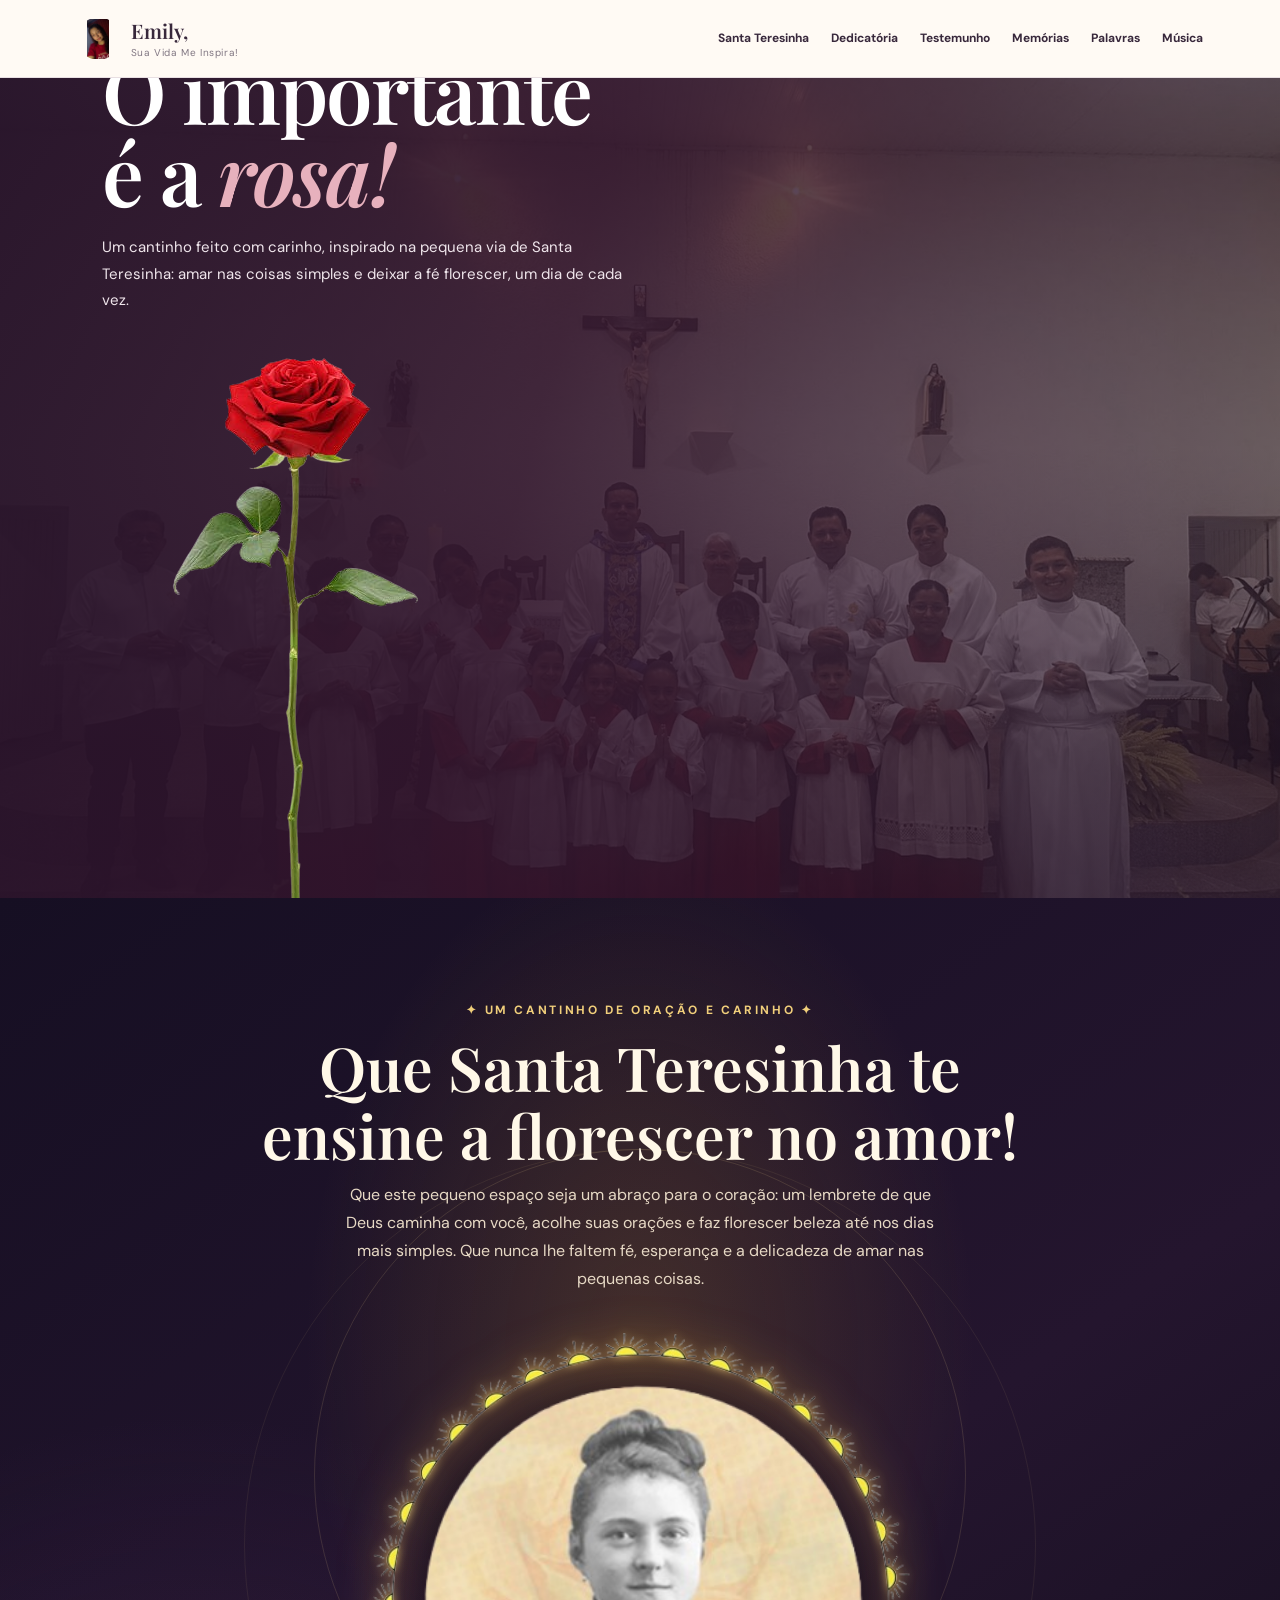
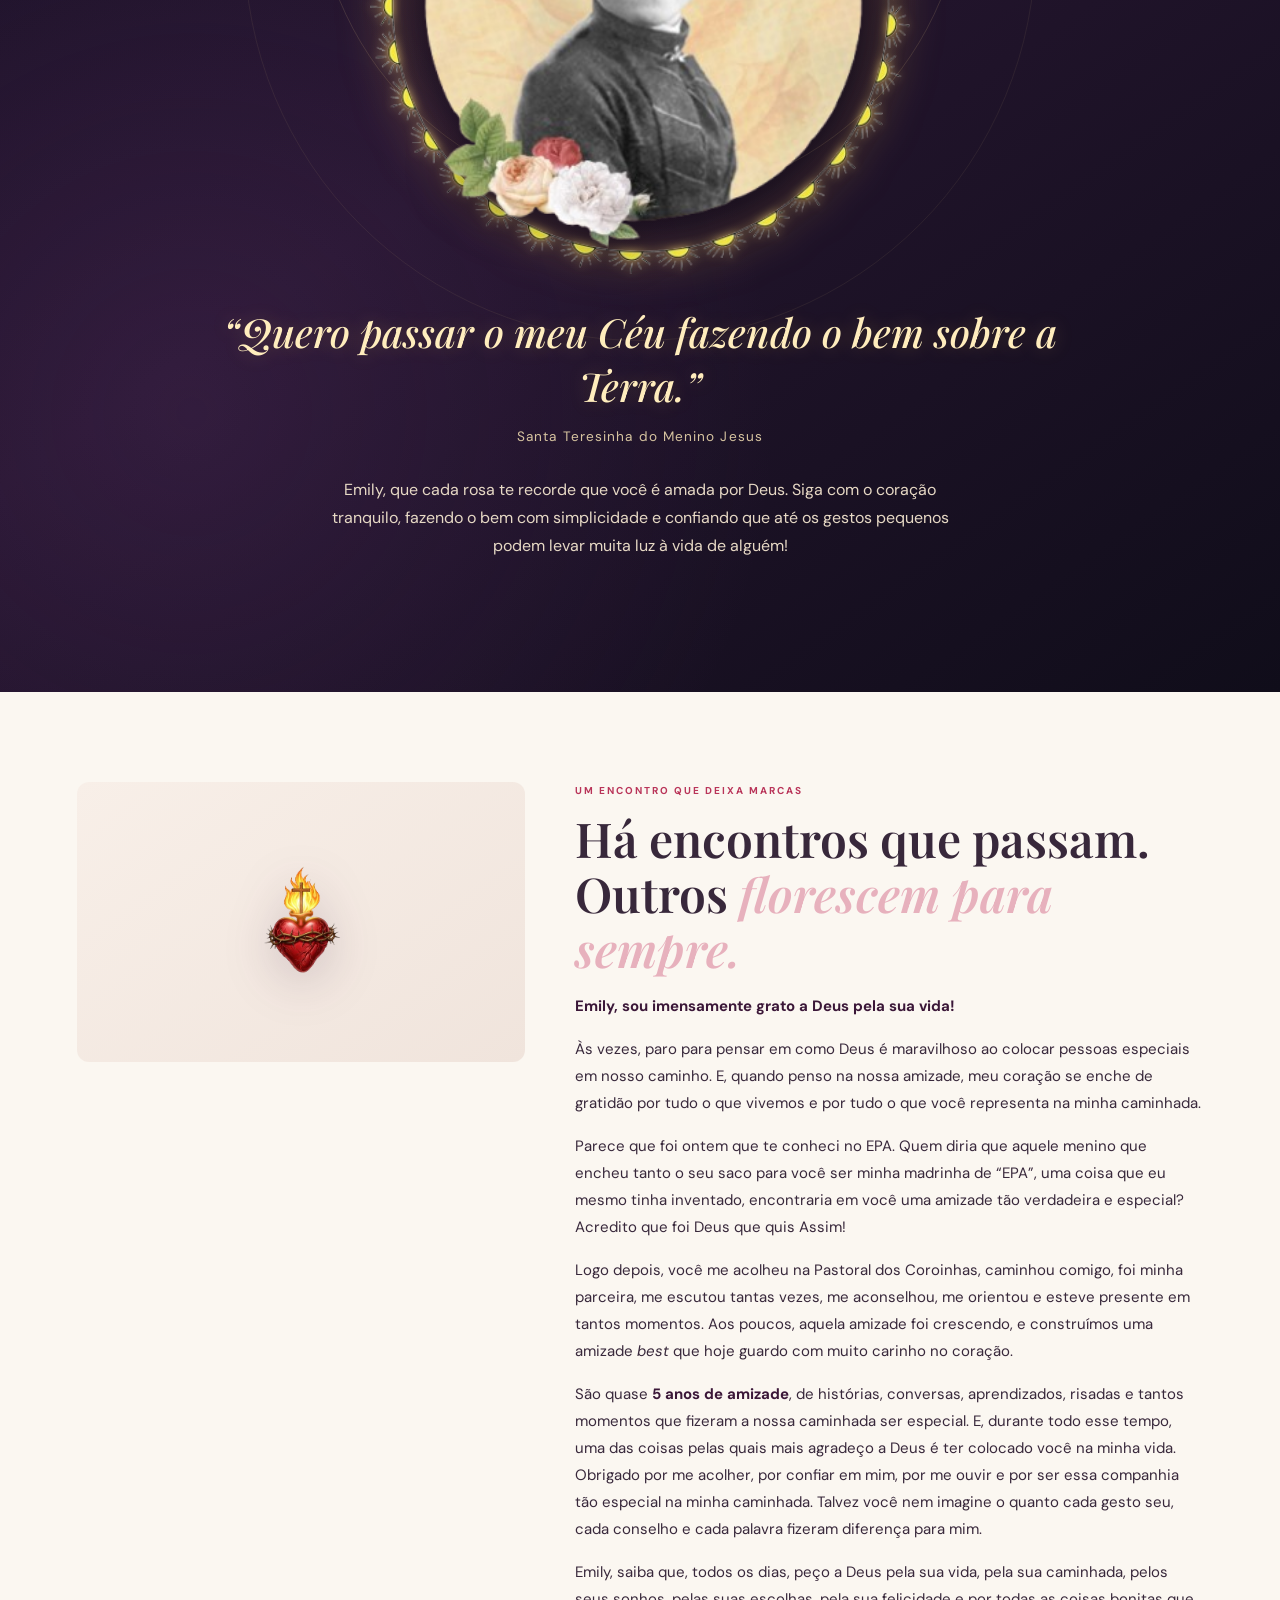
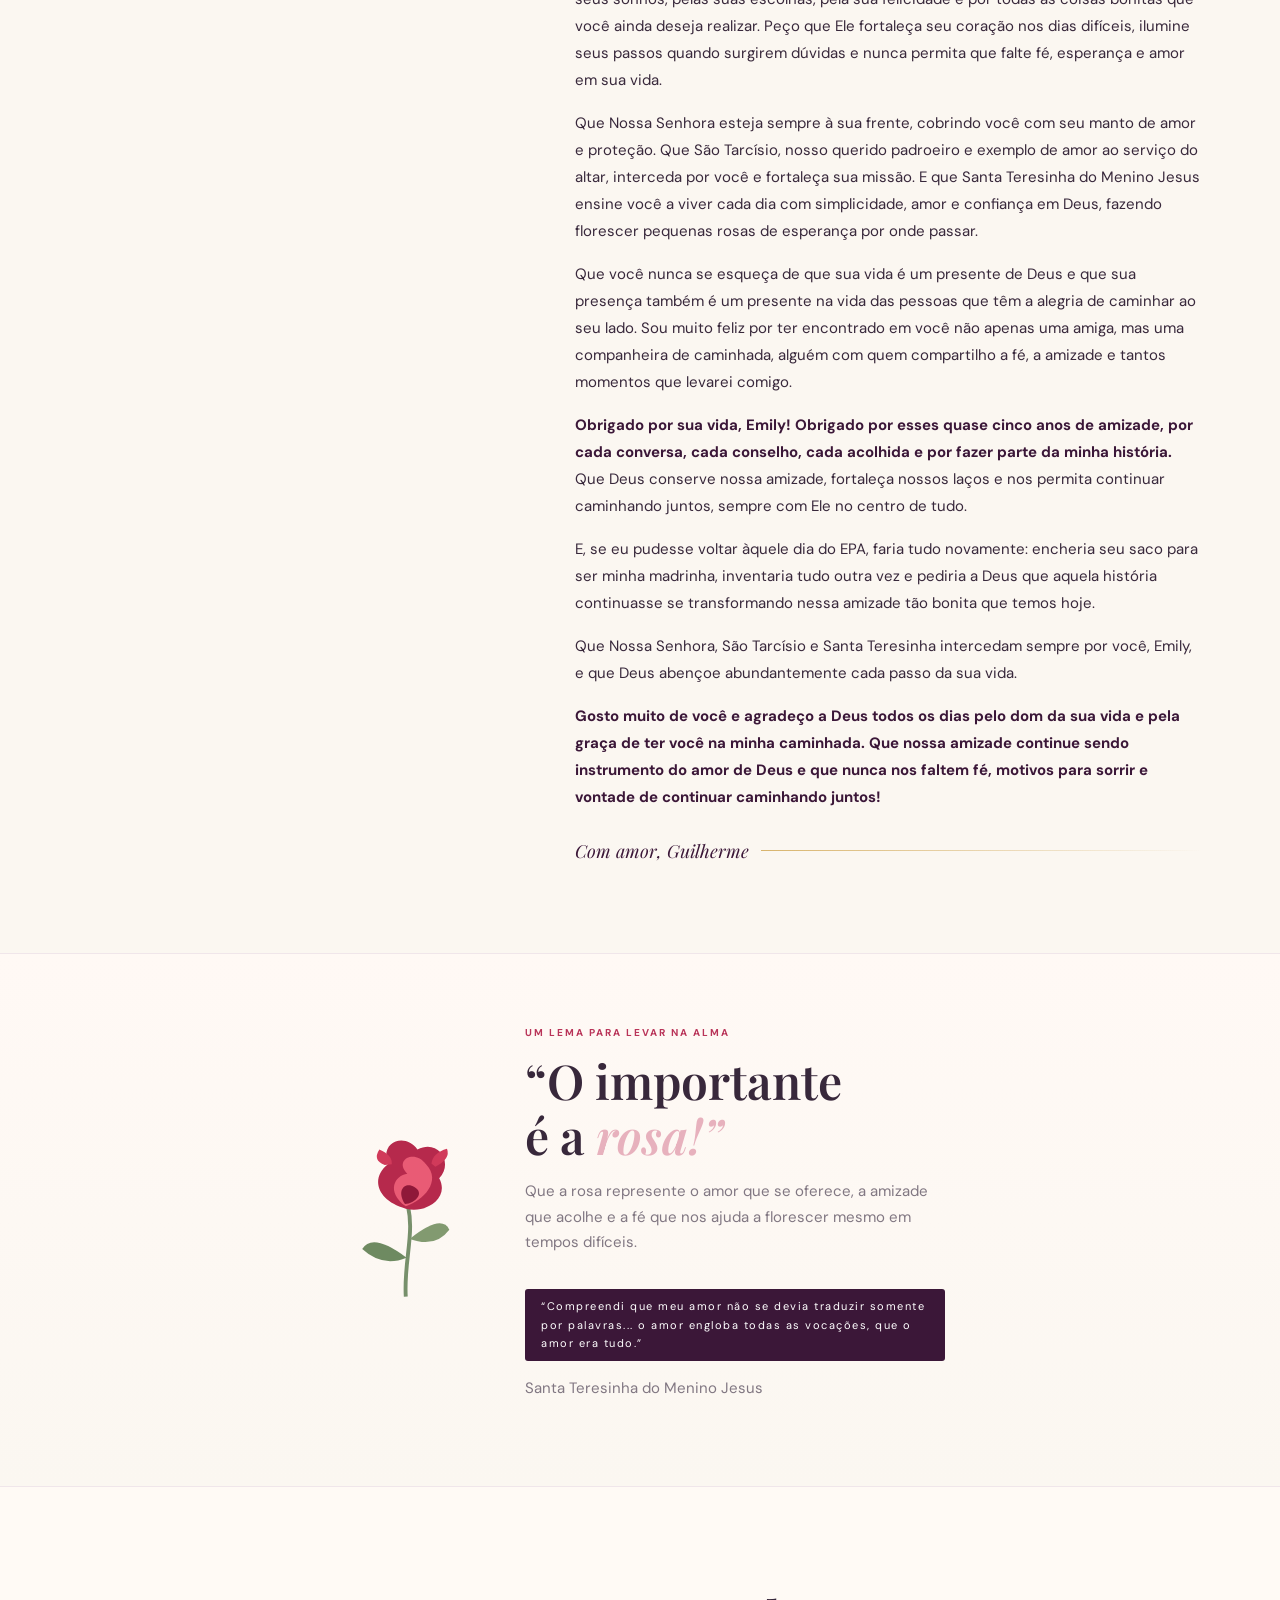
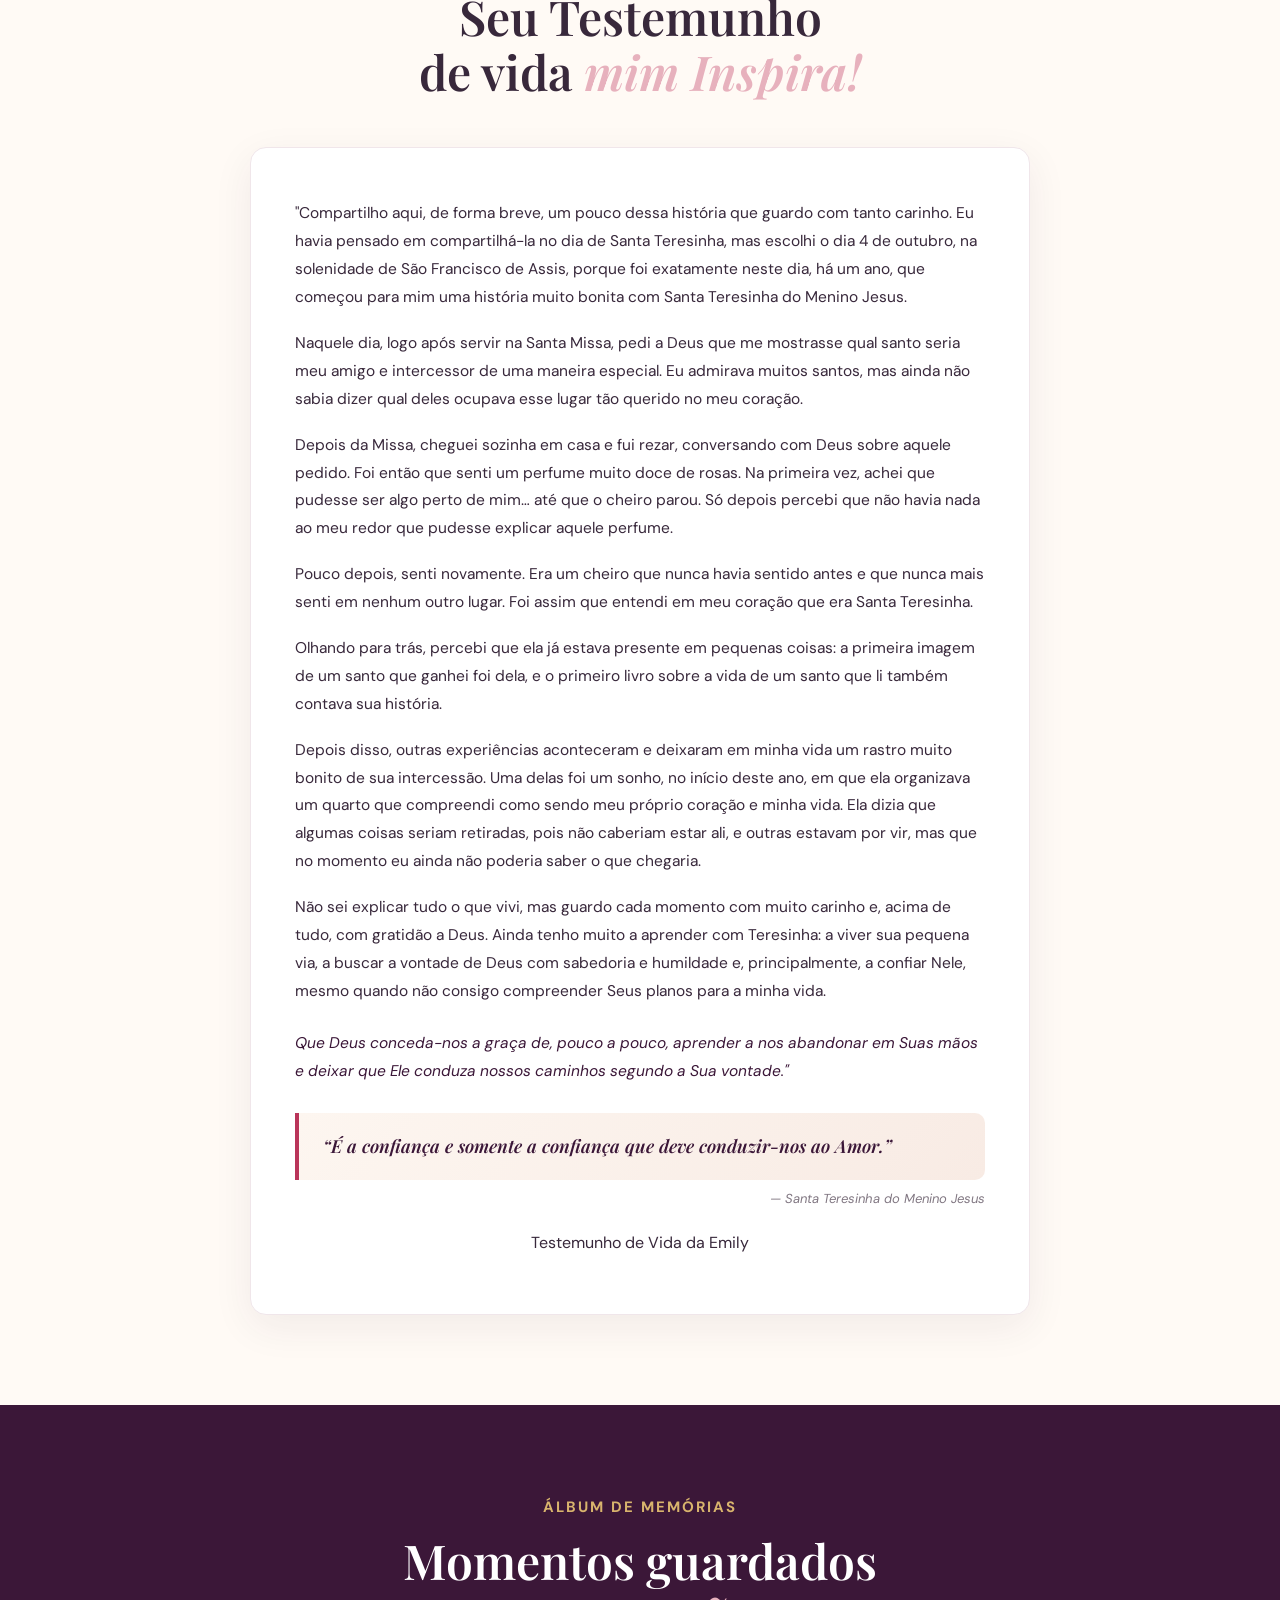
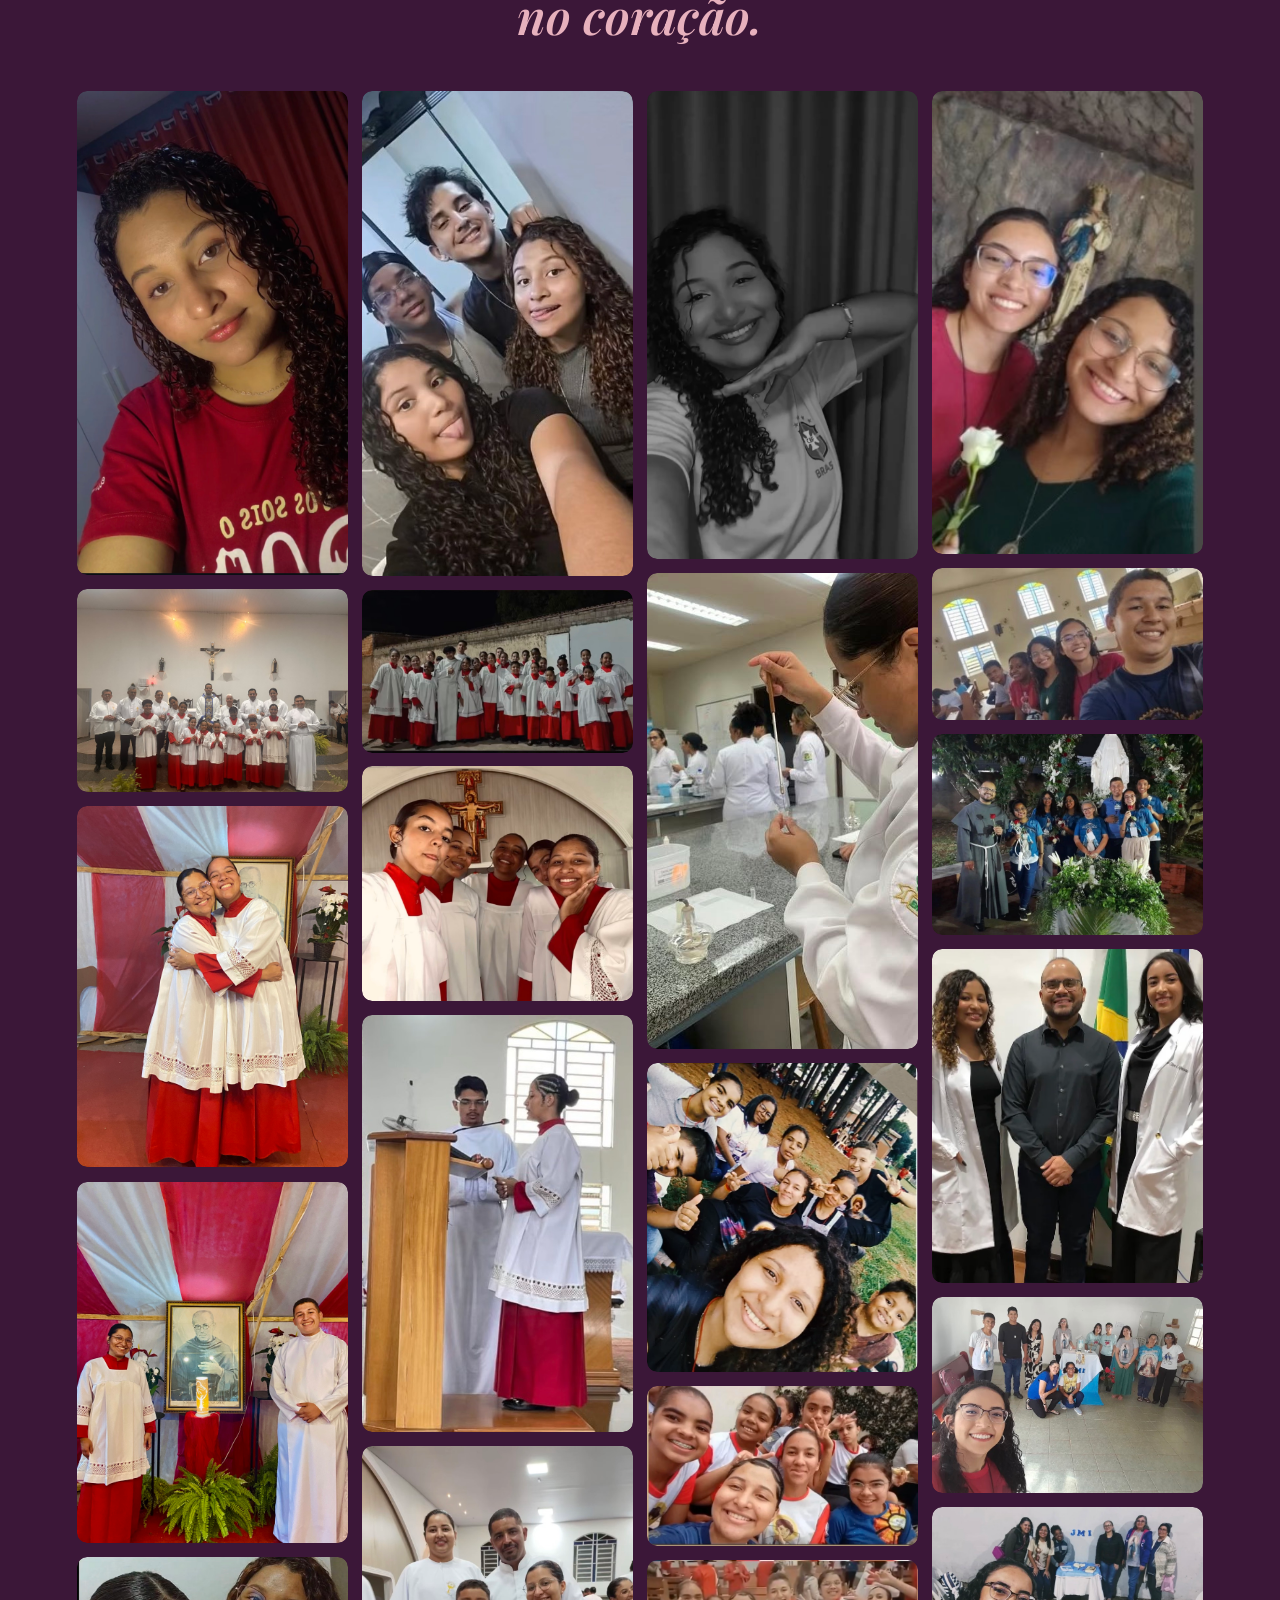
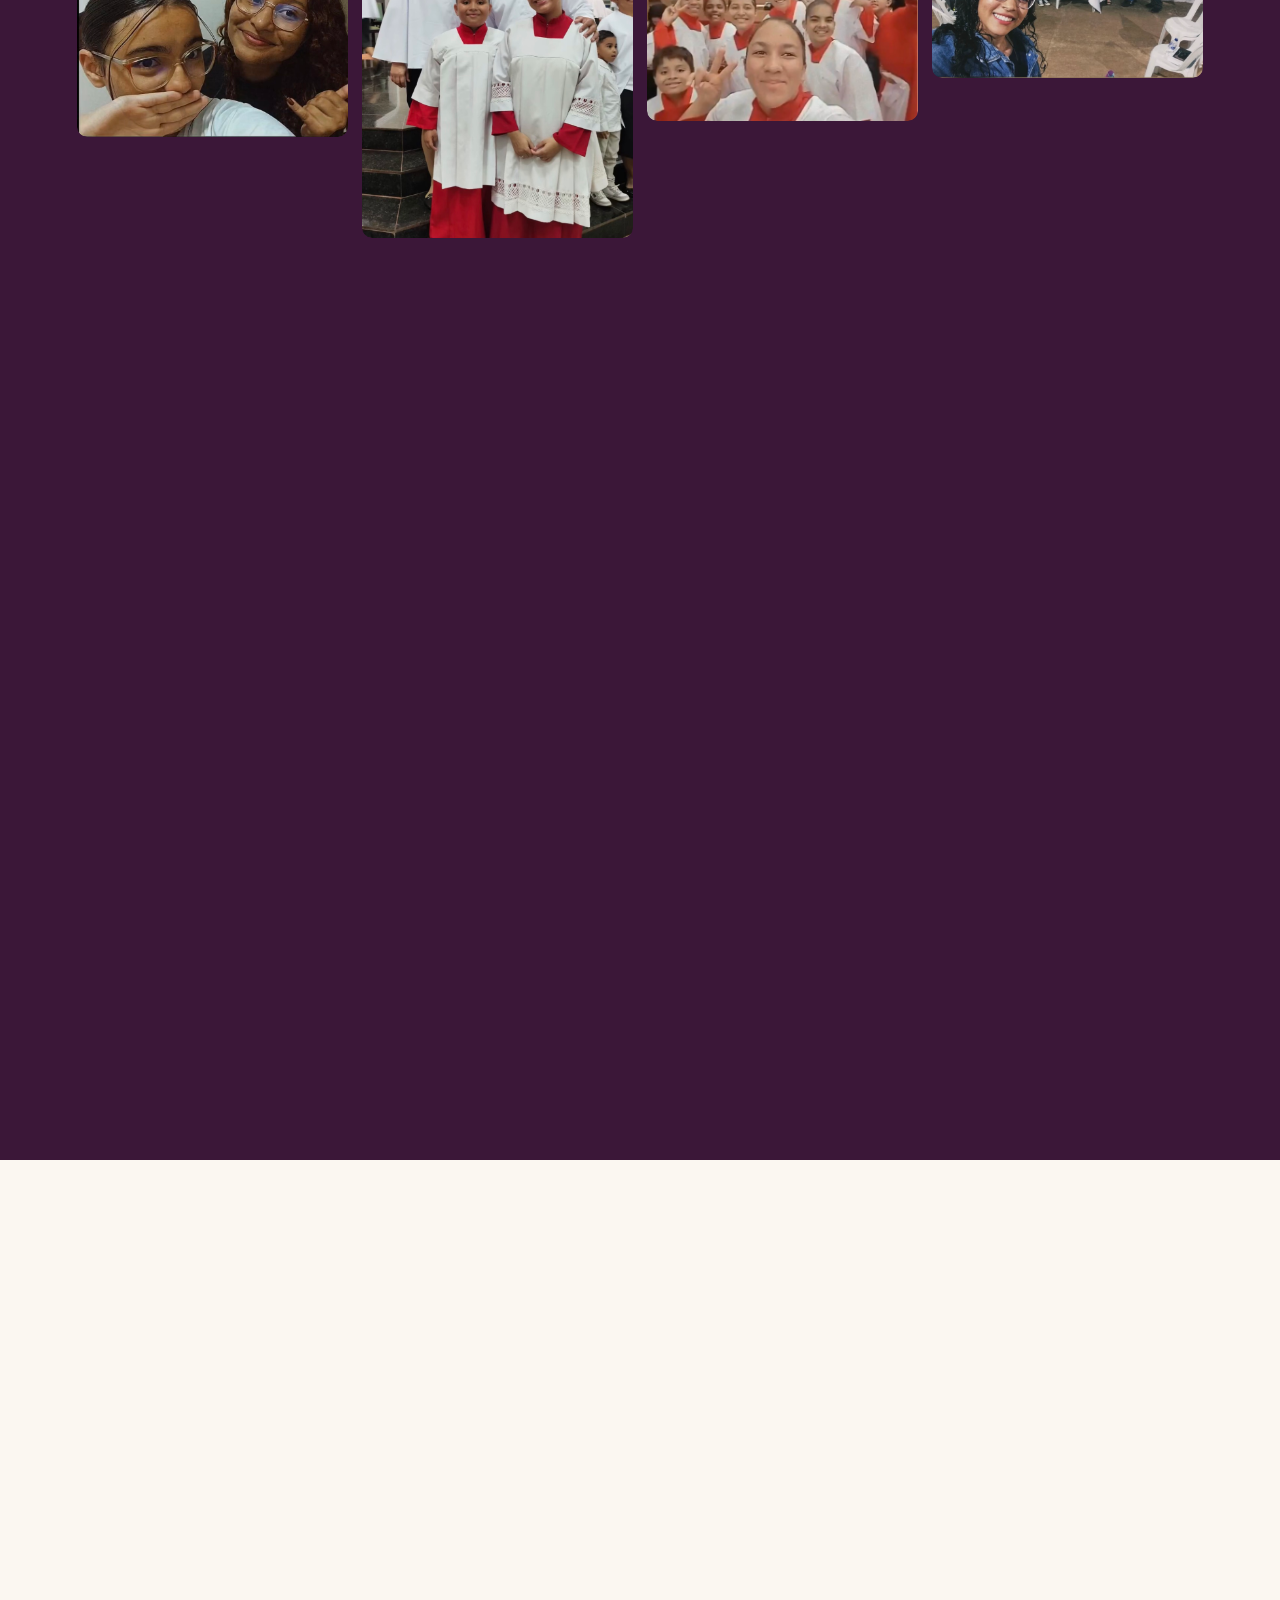
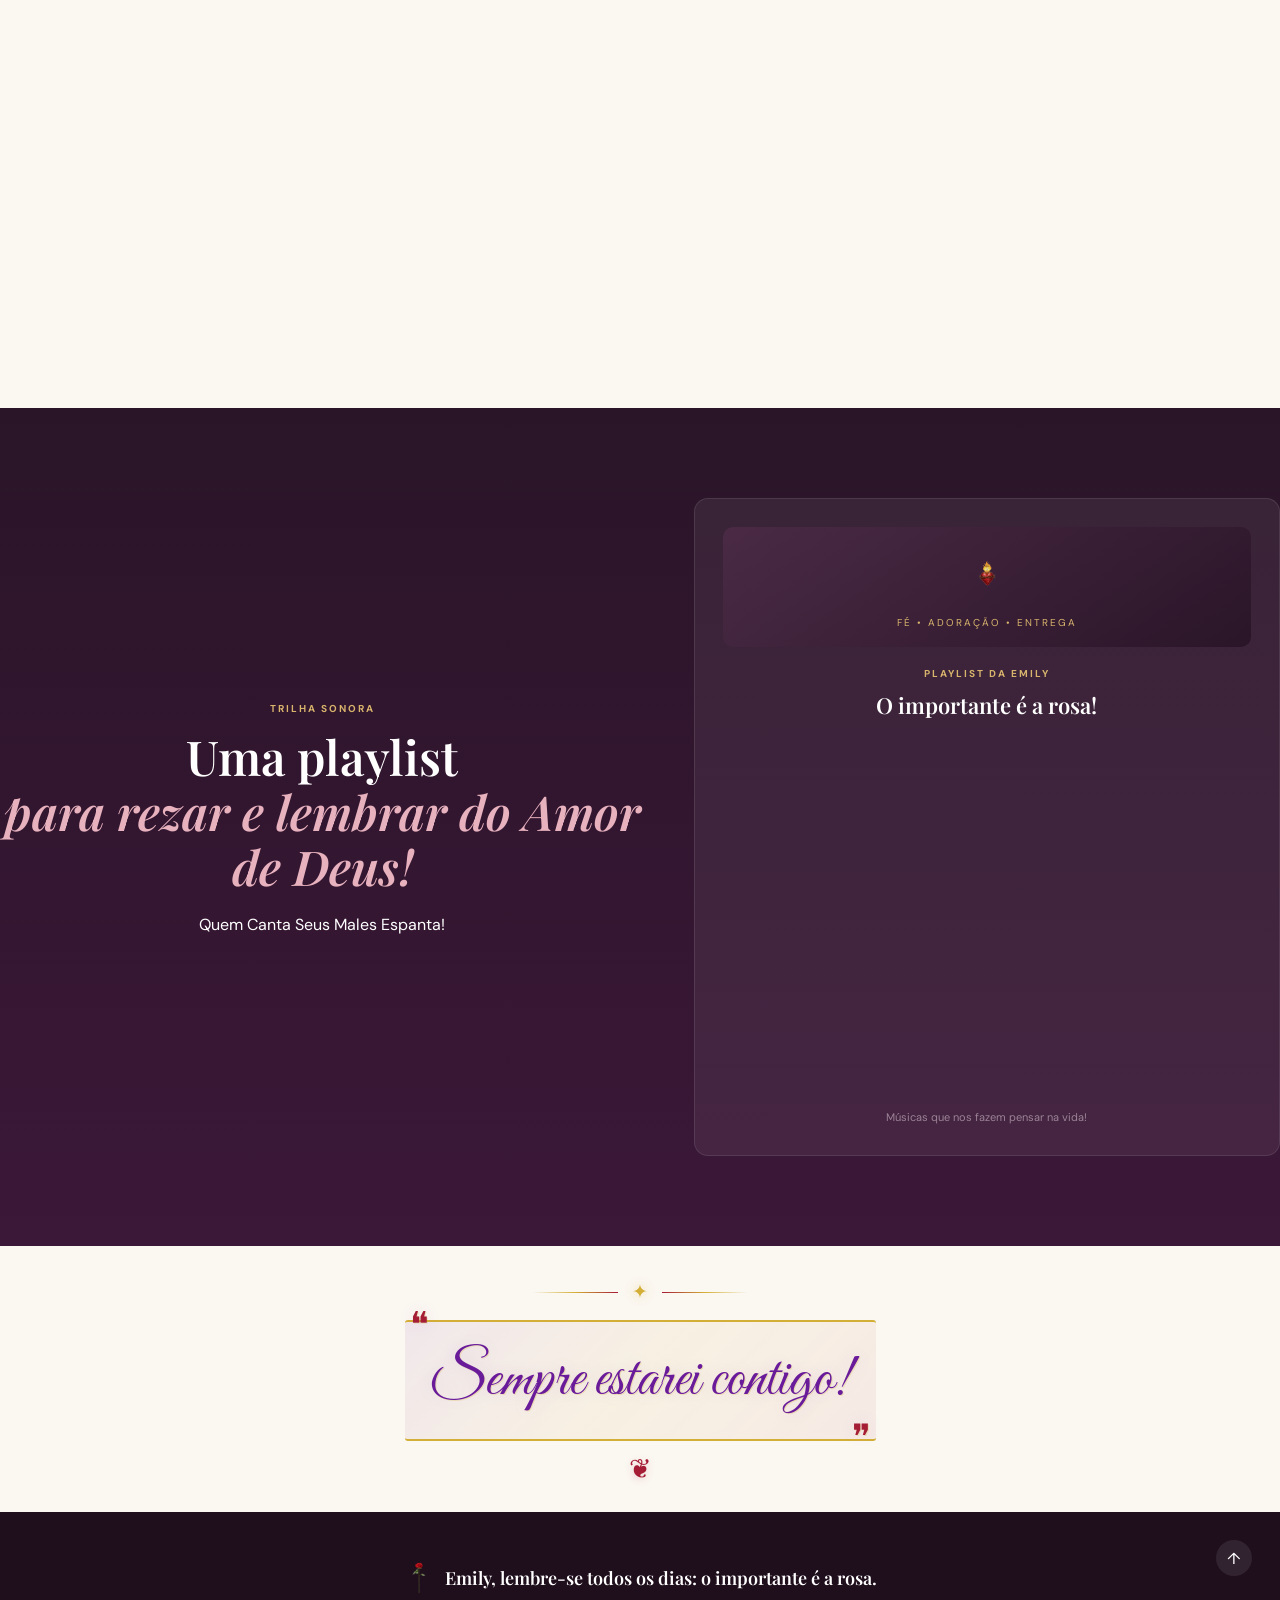
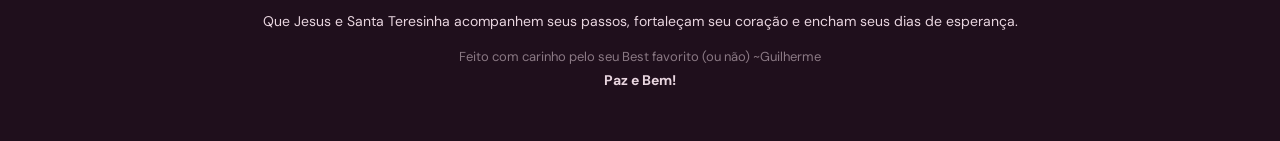
==== commit 8fe41736: "Atualizar o cantinho.html" ====
--- a/cantinho.html
+++ b/cantinho.html
@@ -359,7 +359,7 @@
         <button class="photo"><img src="IMG_4022.jpg" alt="Caminhada"></button>
         <button class="photo"><img src="IMG_4023.jpg" alt="Caminhada"></button>
         <button class="photo"><img src="IMG_4024.jpg" alt="Caminhada"></button>
-
+        <button class="photo"><img src="IMG_4051.jpg" alt="Caminhada"></button>
       </div>
     </div>
   </section>
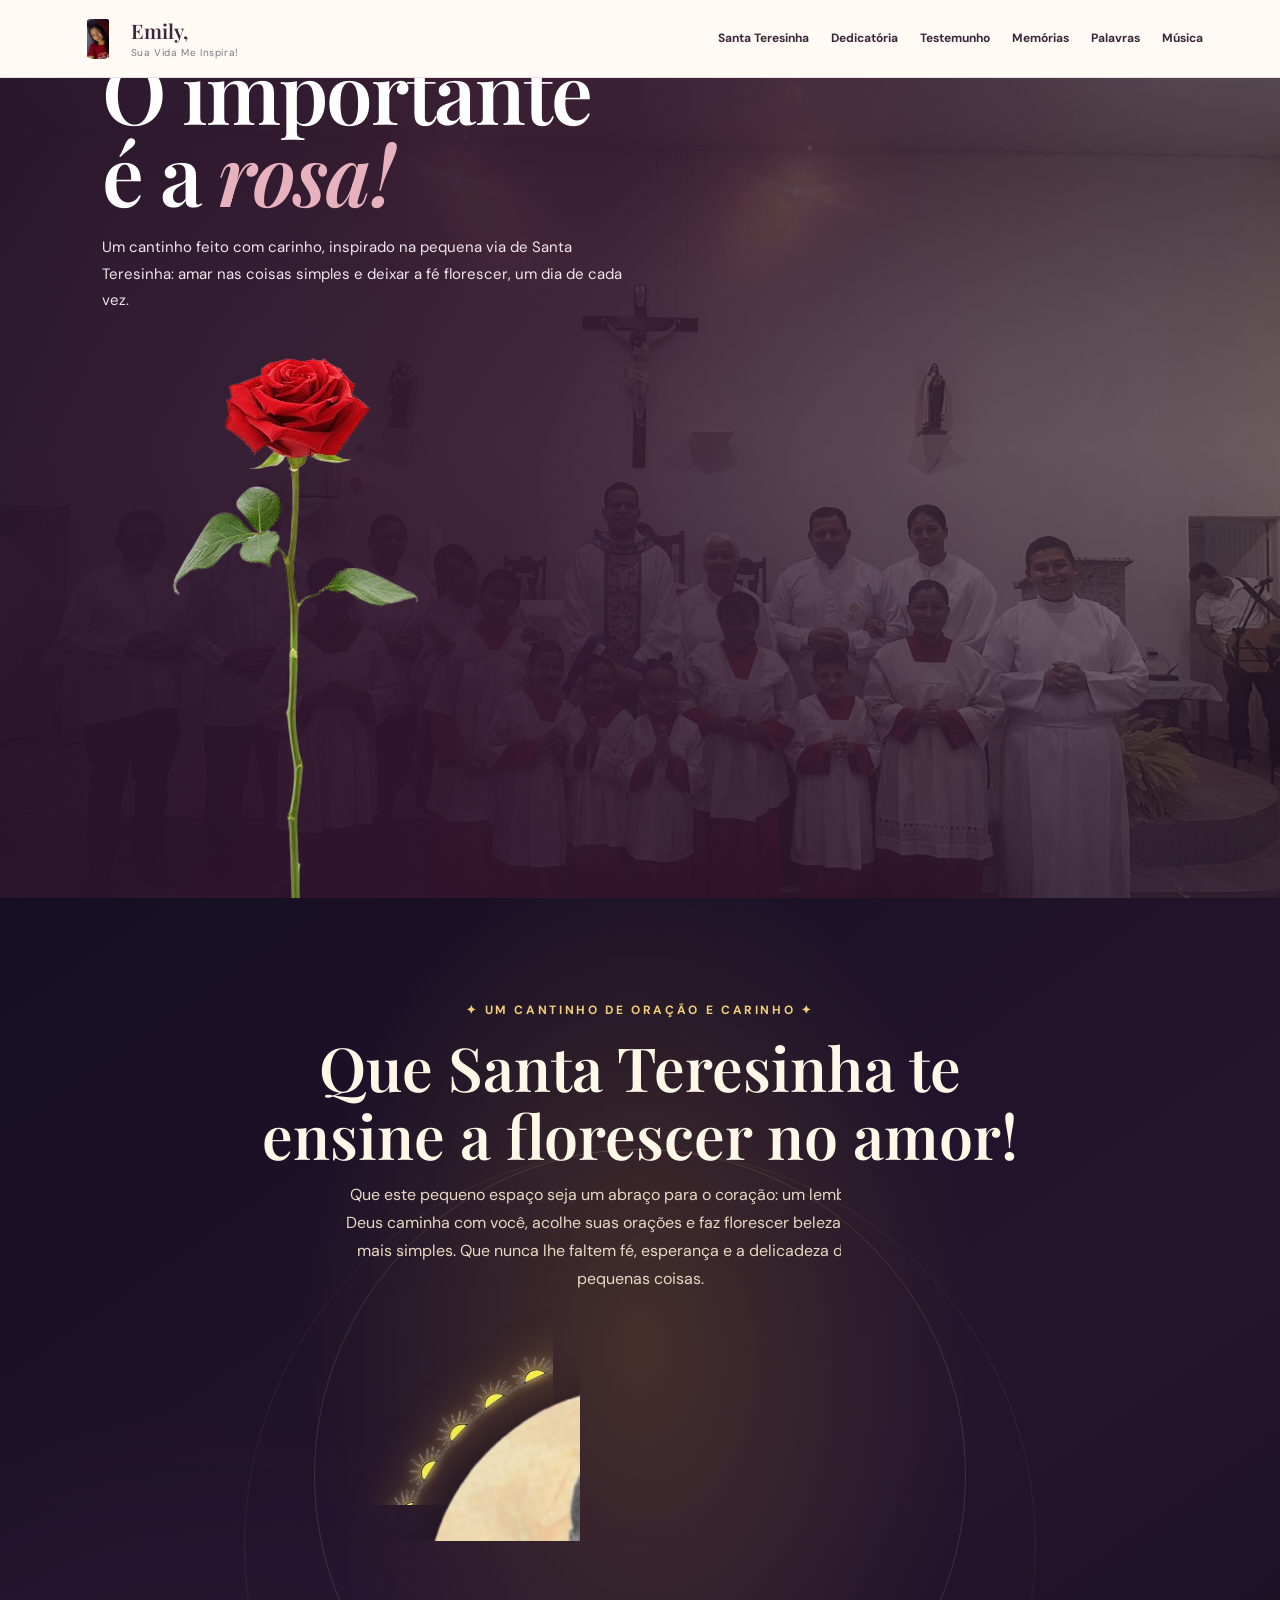
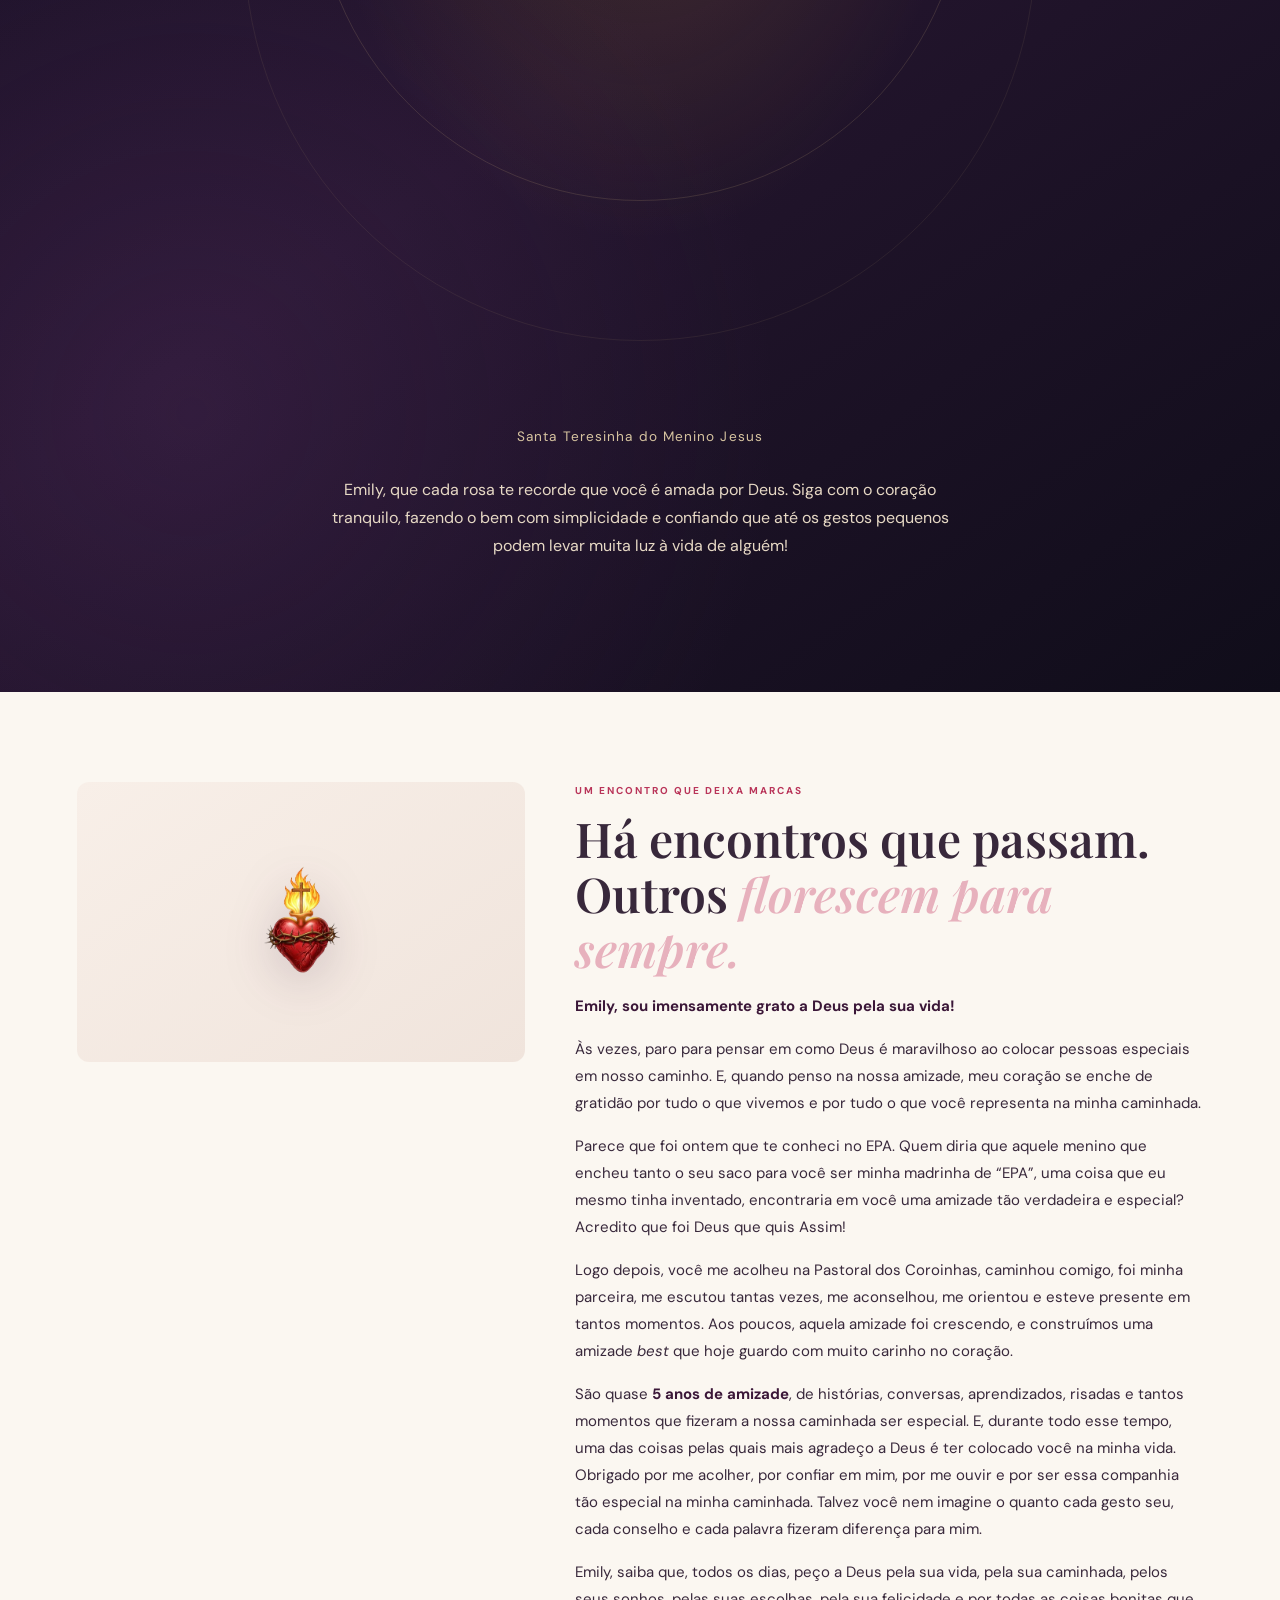
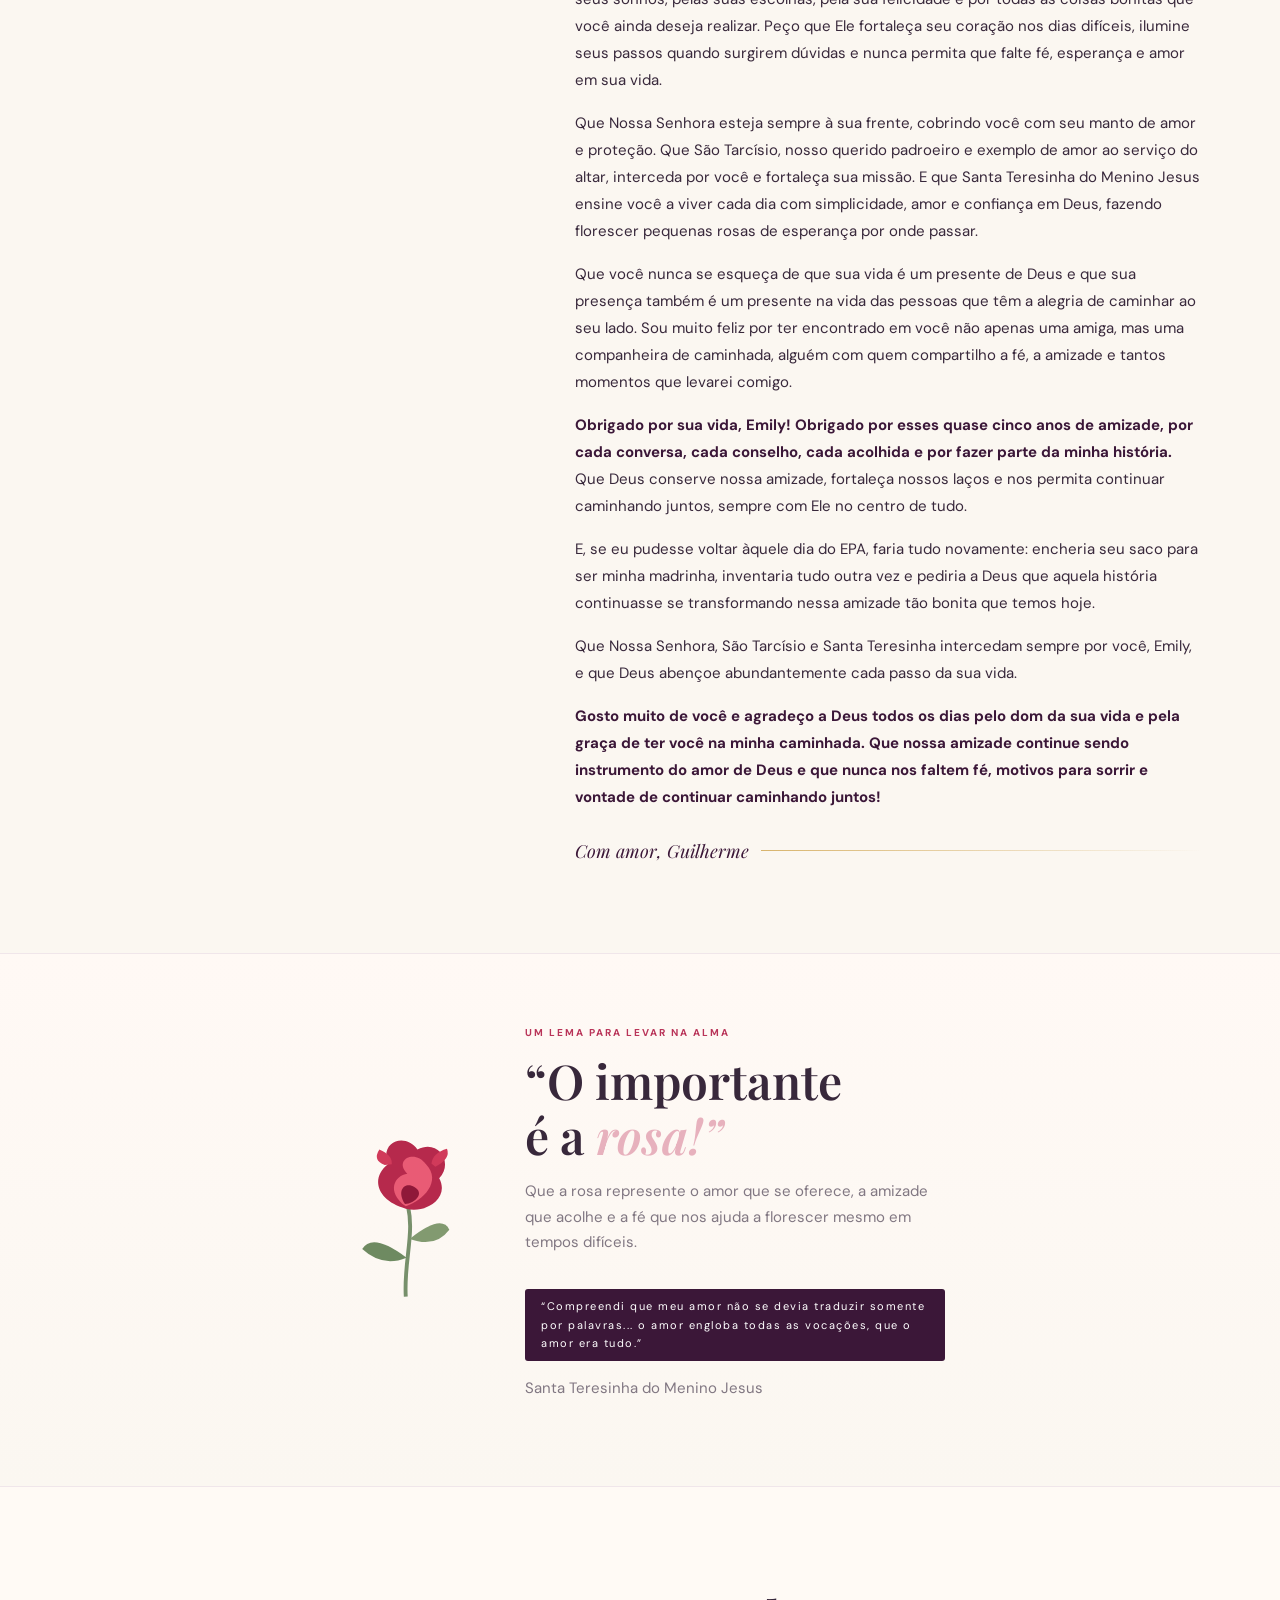
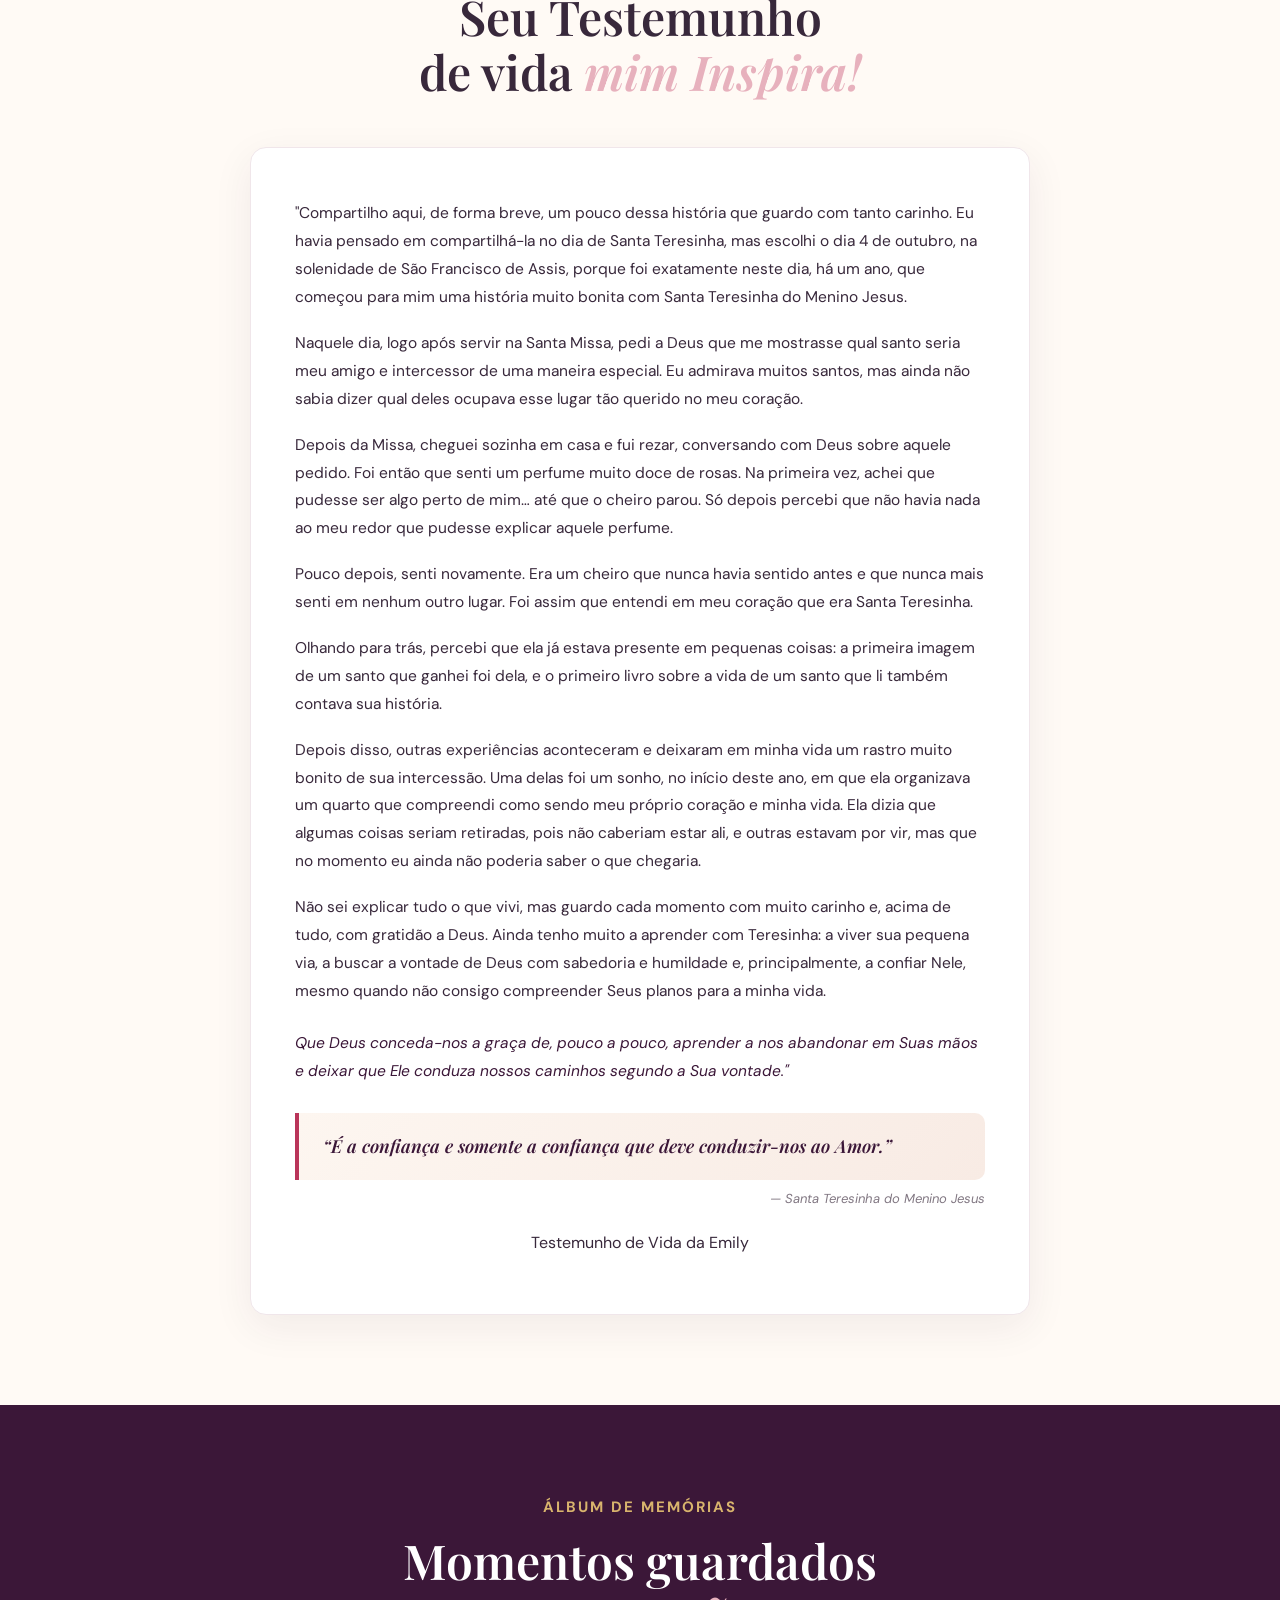
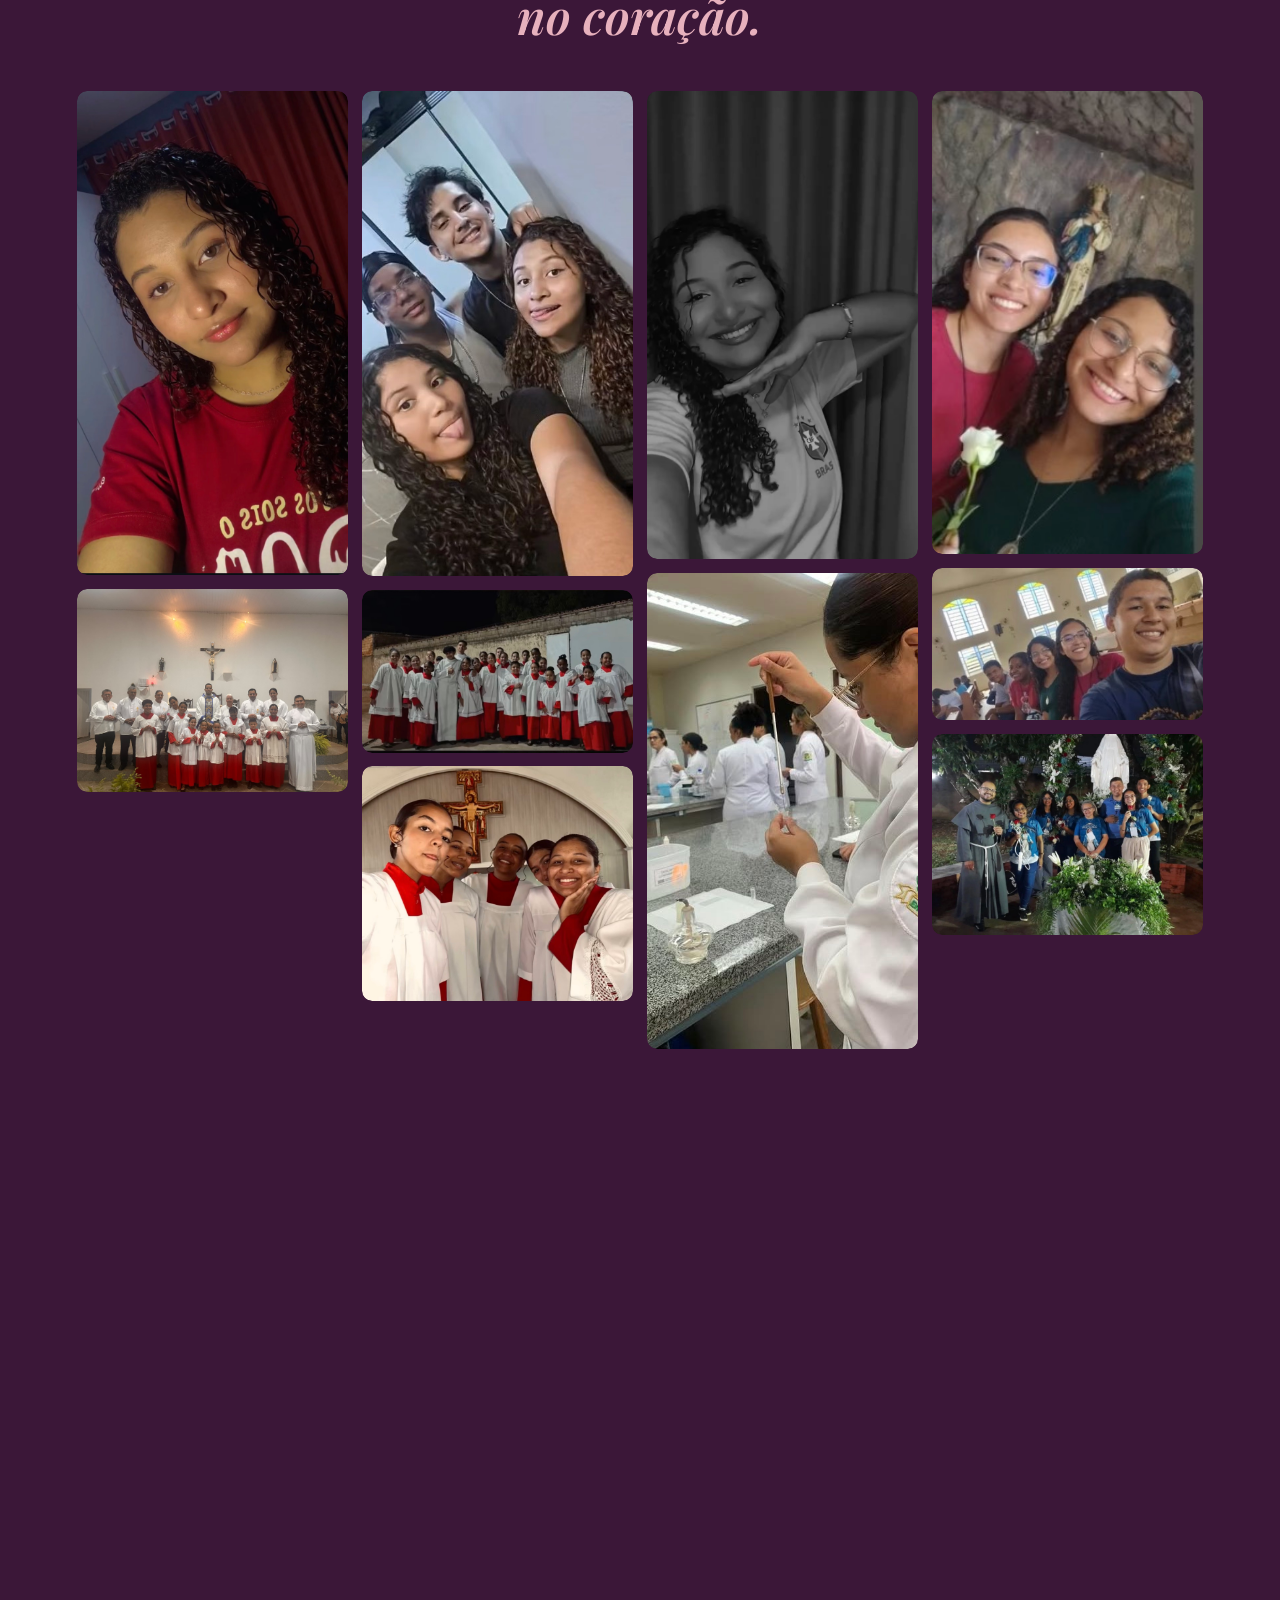
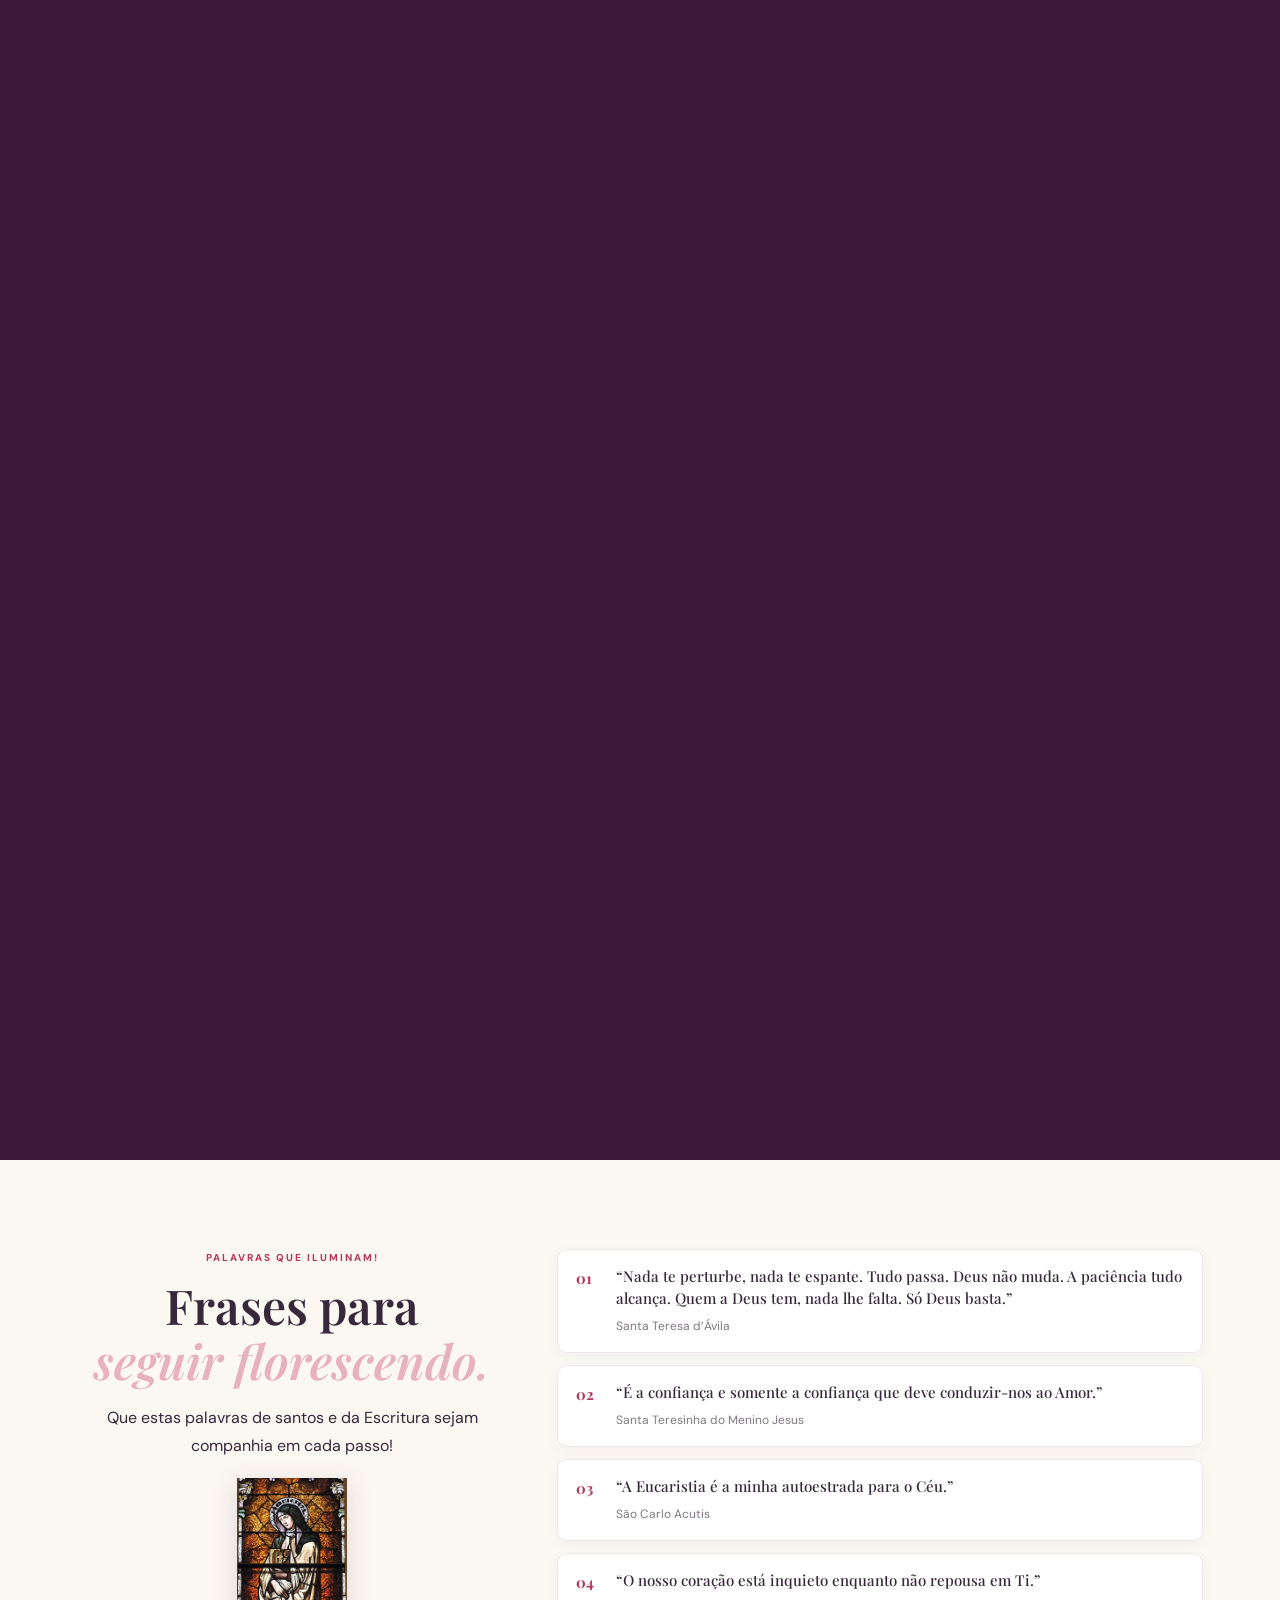
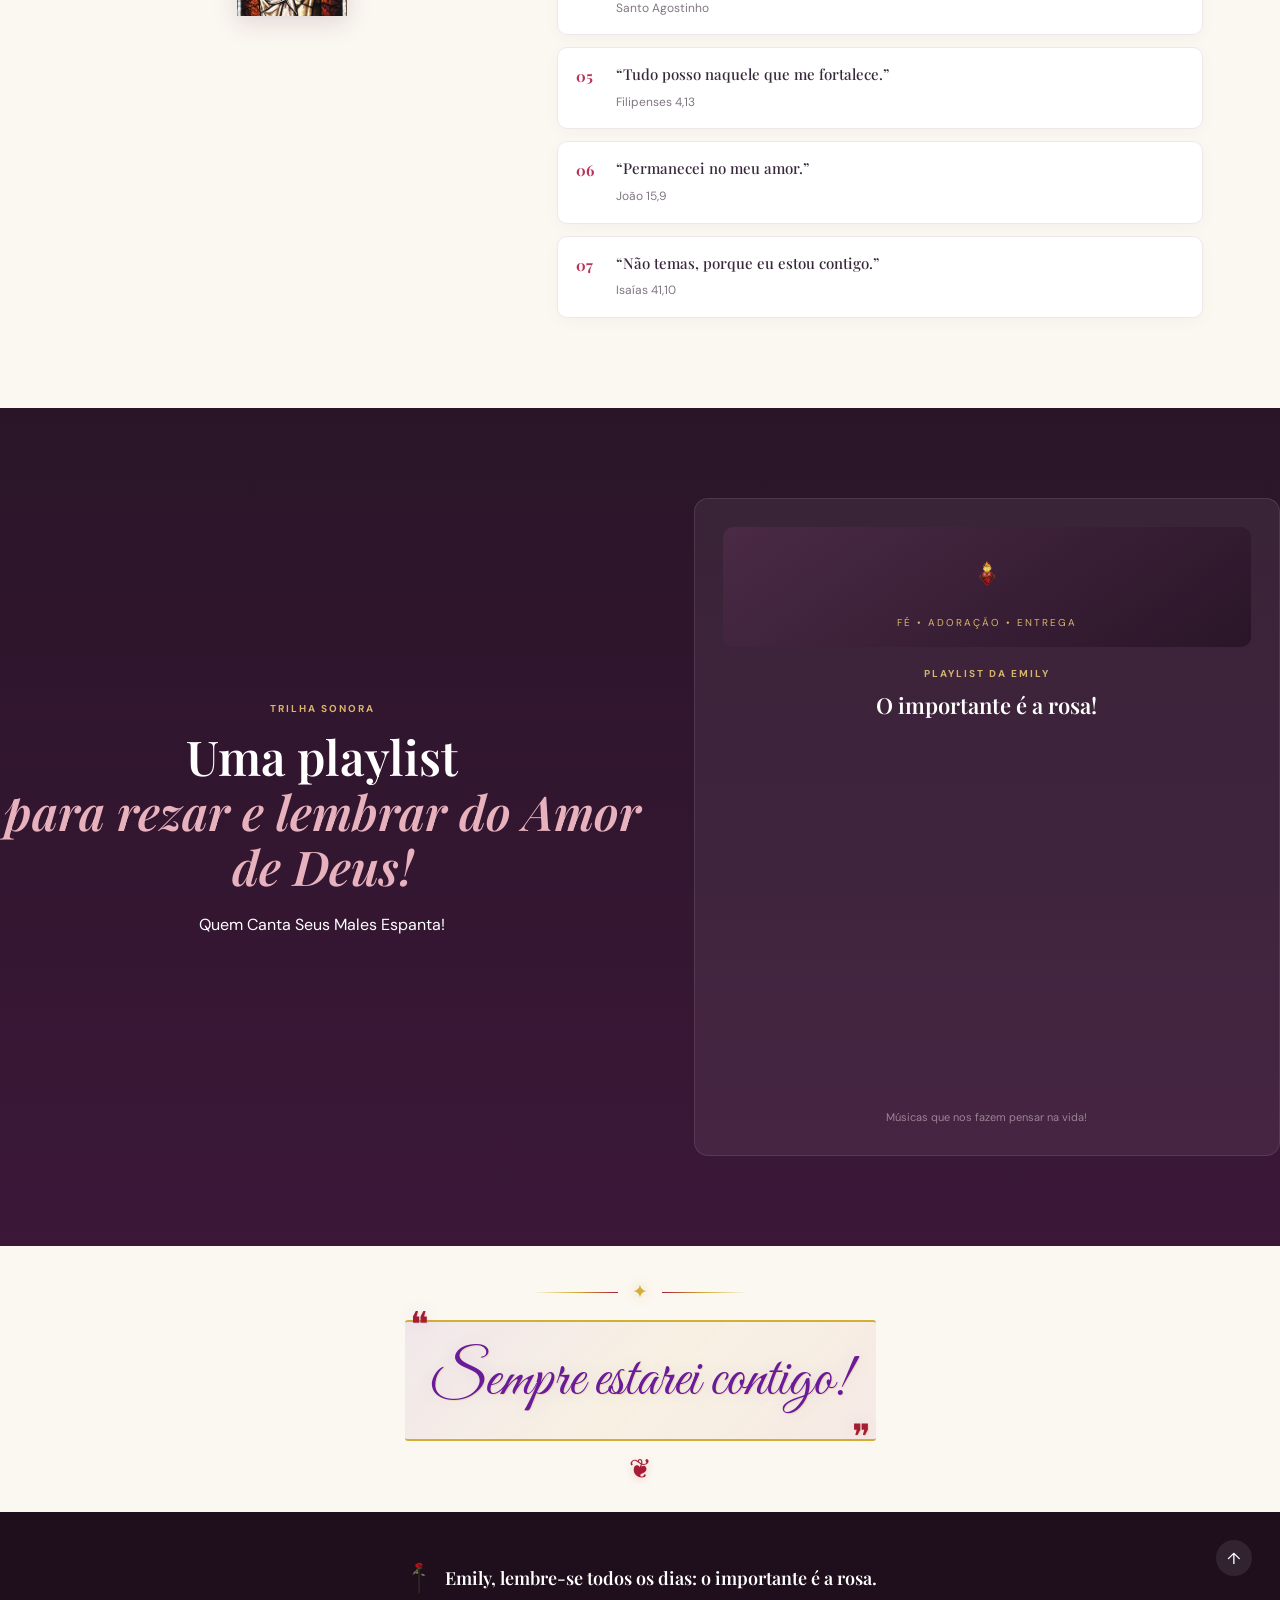
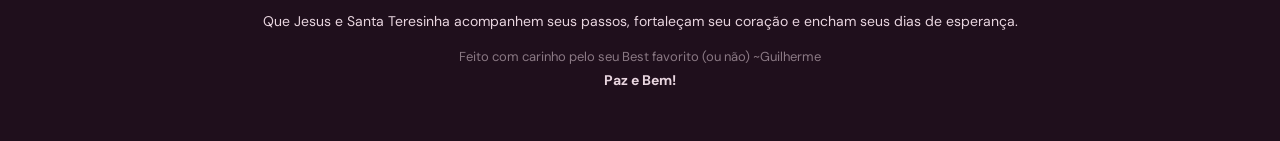
==== commit f1d5e1ed: "Atualizar o cantinho.html" ====
--- a/cantinho.html
+++ b/cantinho.html
@@ -359,7 +359,7 @@
         <button class="photo"><img src="IMG_4022.jpg" alt="Caminhada"></button>
         <button class="photo"><img src="IMG_4023.jpg" alt="Caminhada"></button>
         <button class="photo"><img src="IMG_4024.jpg" alt="Caminhada"></button>
-        <button class="photo"><img src="IMG_4051.jpg" alt="Caminhada"></button>
+        <button class="photo"><img src="IMG_4051.jpeg" alt="Caminhada"></button>
       </div>
     </div>
   </section>
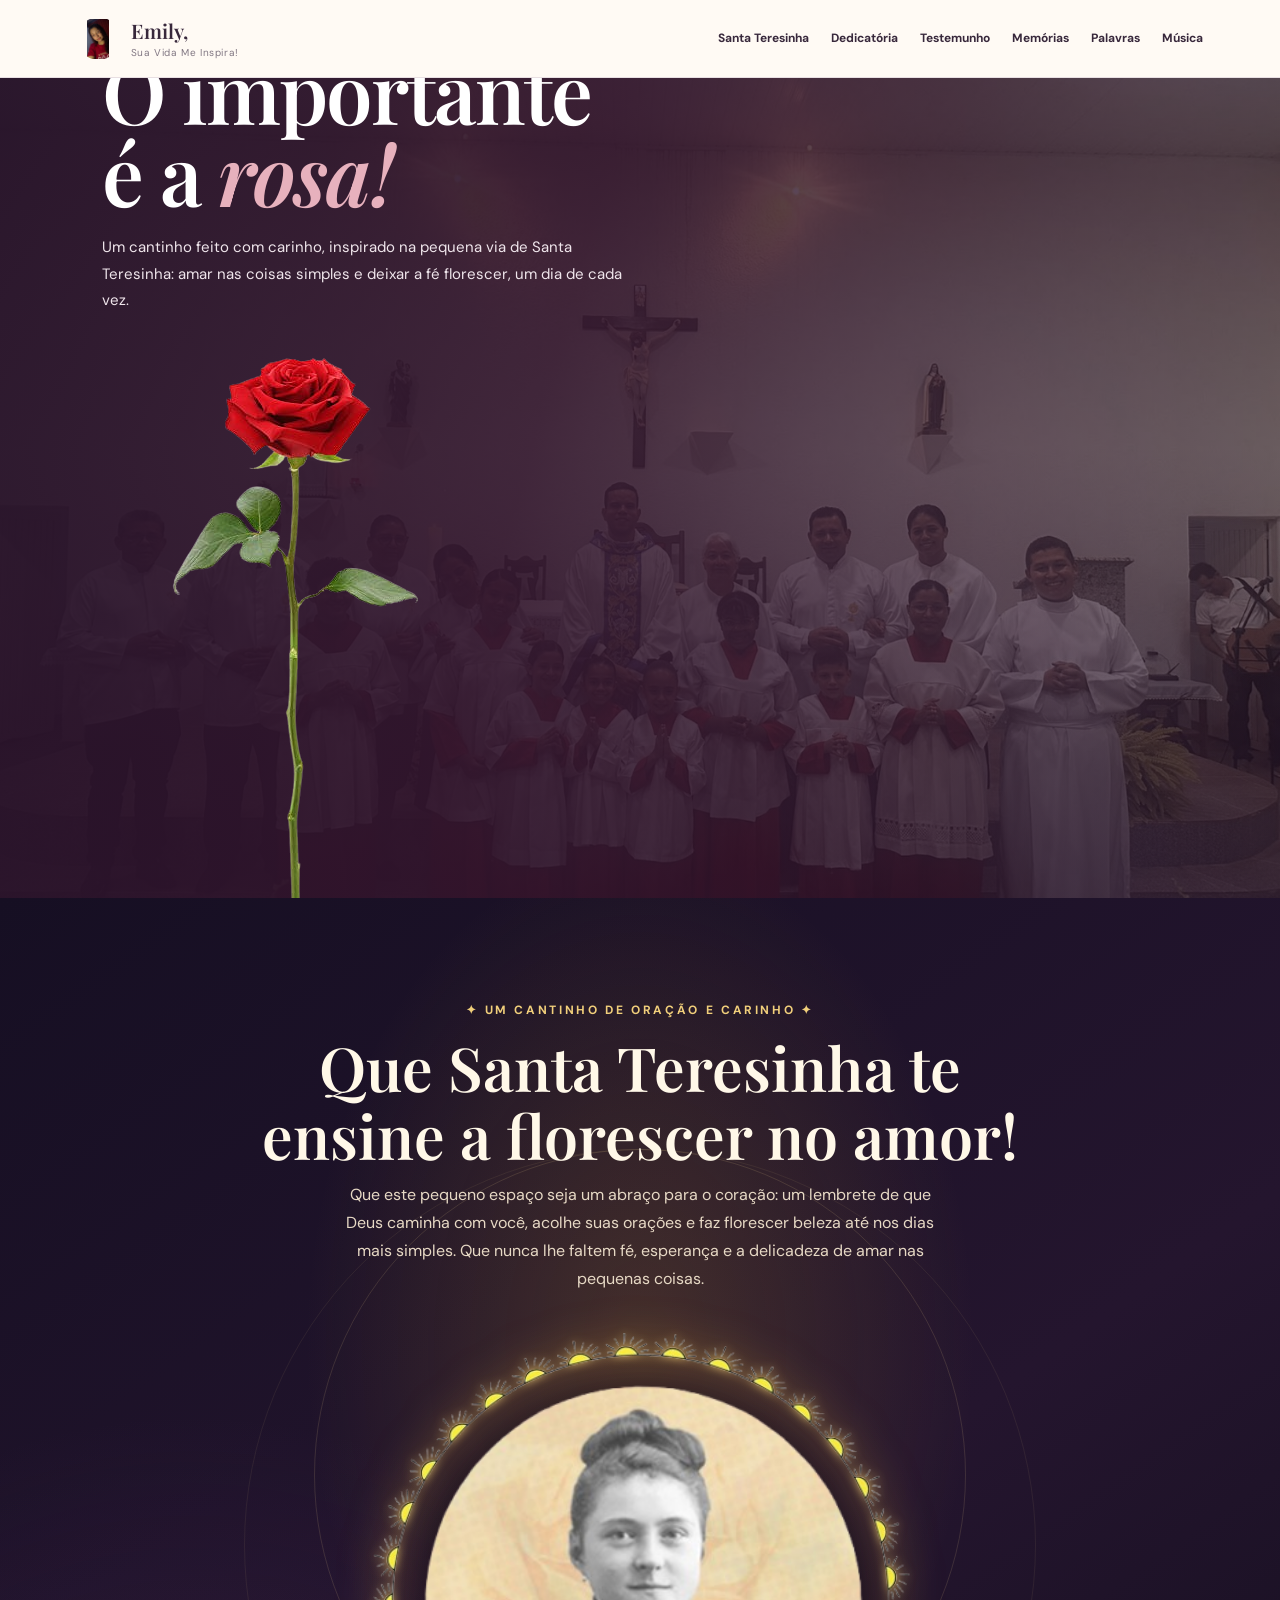
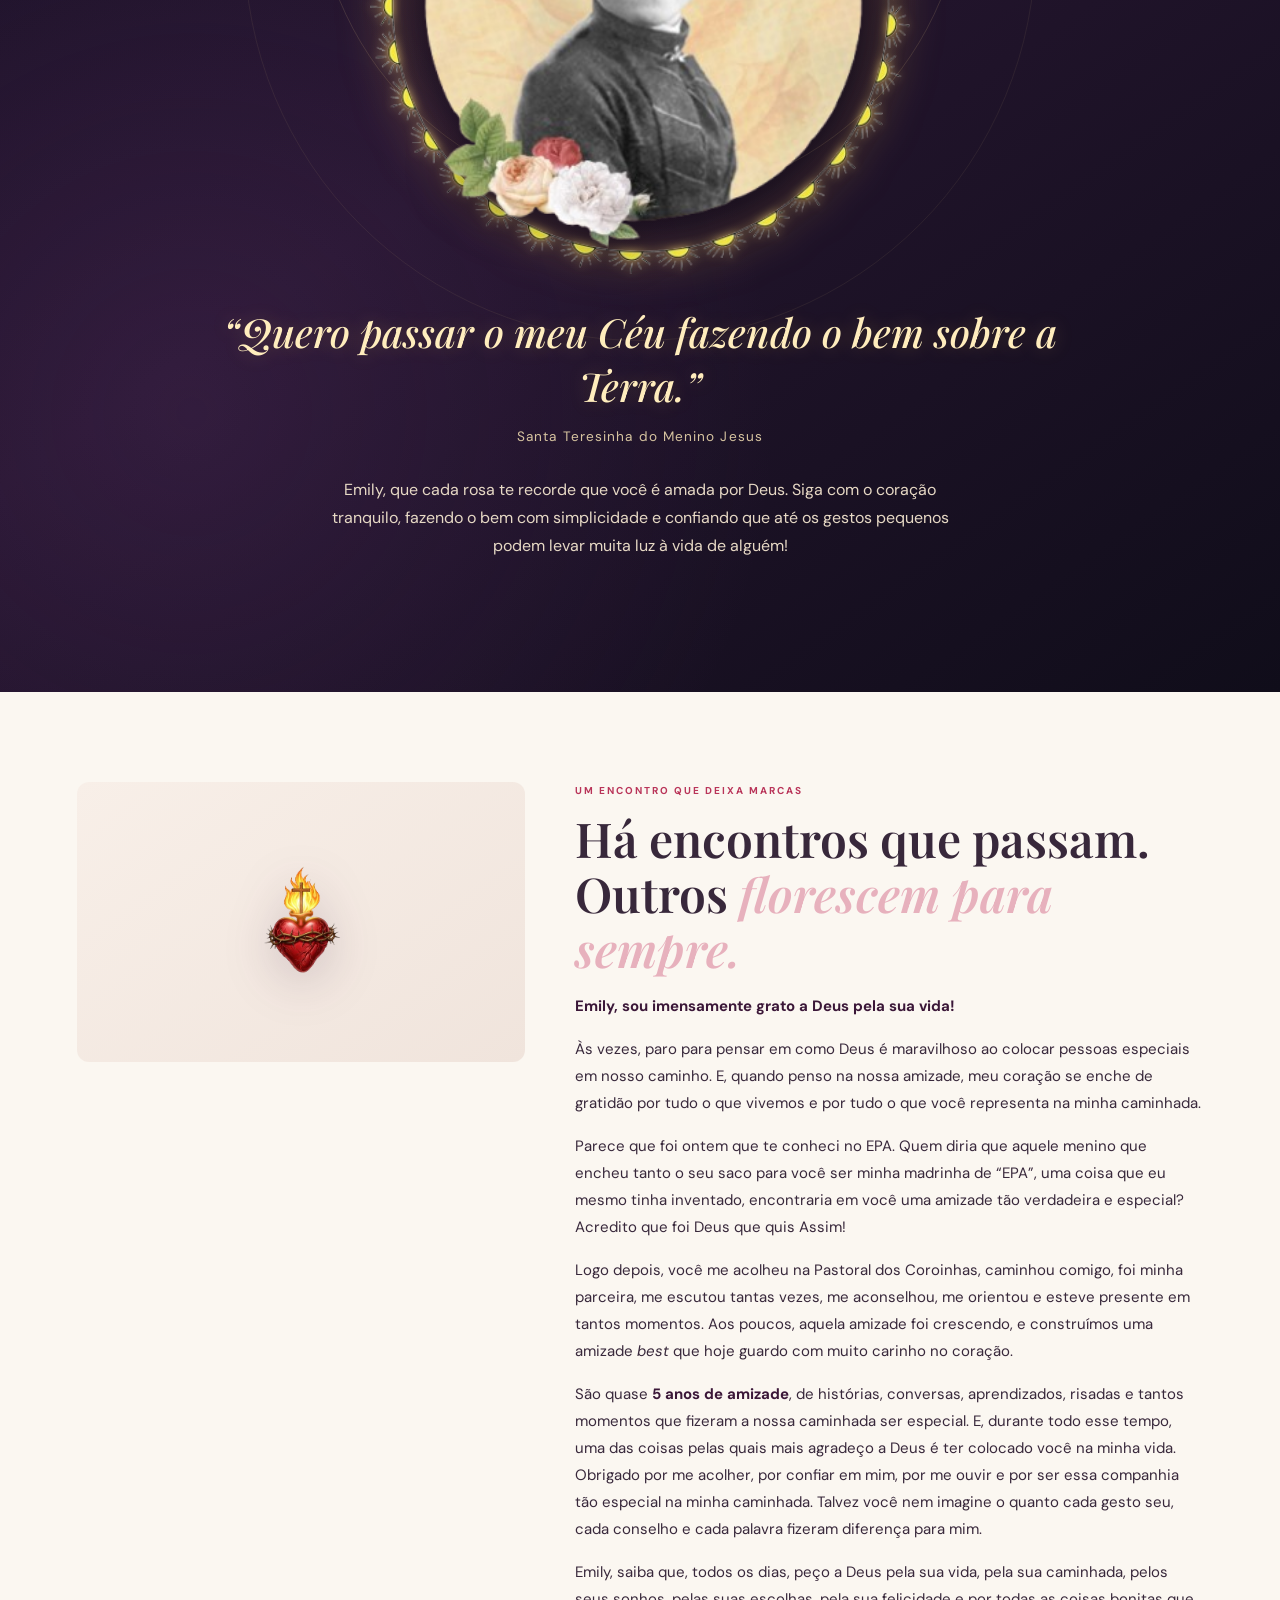
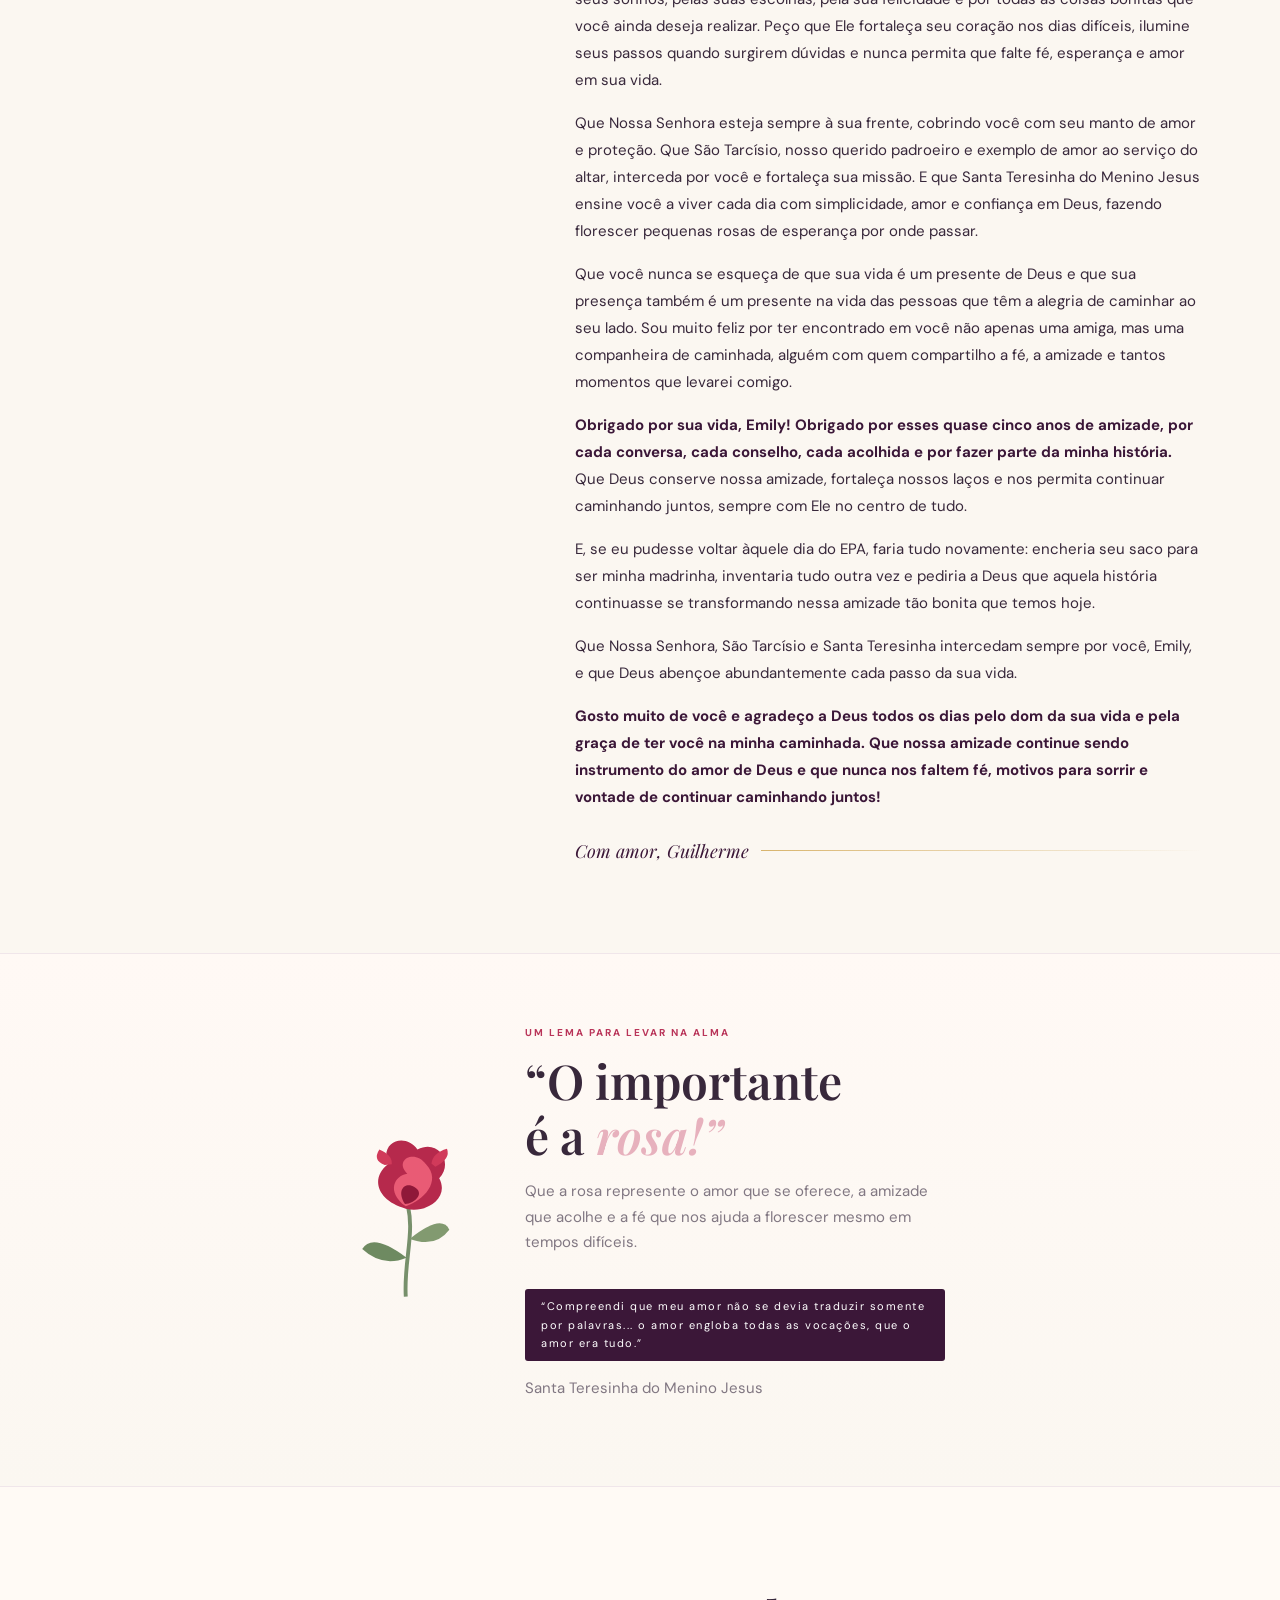
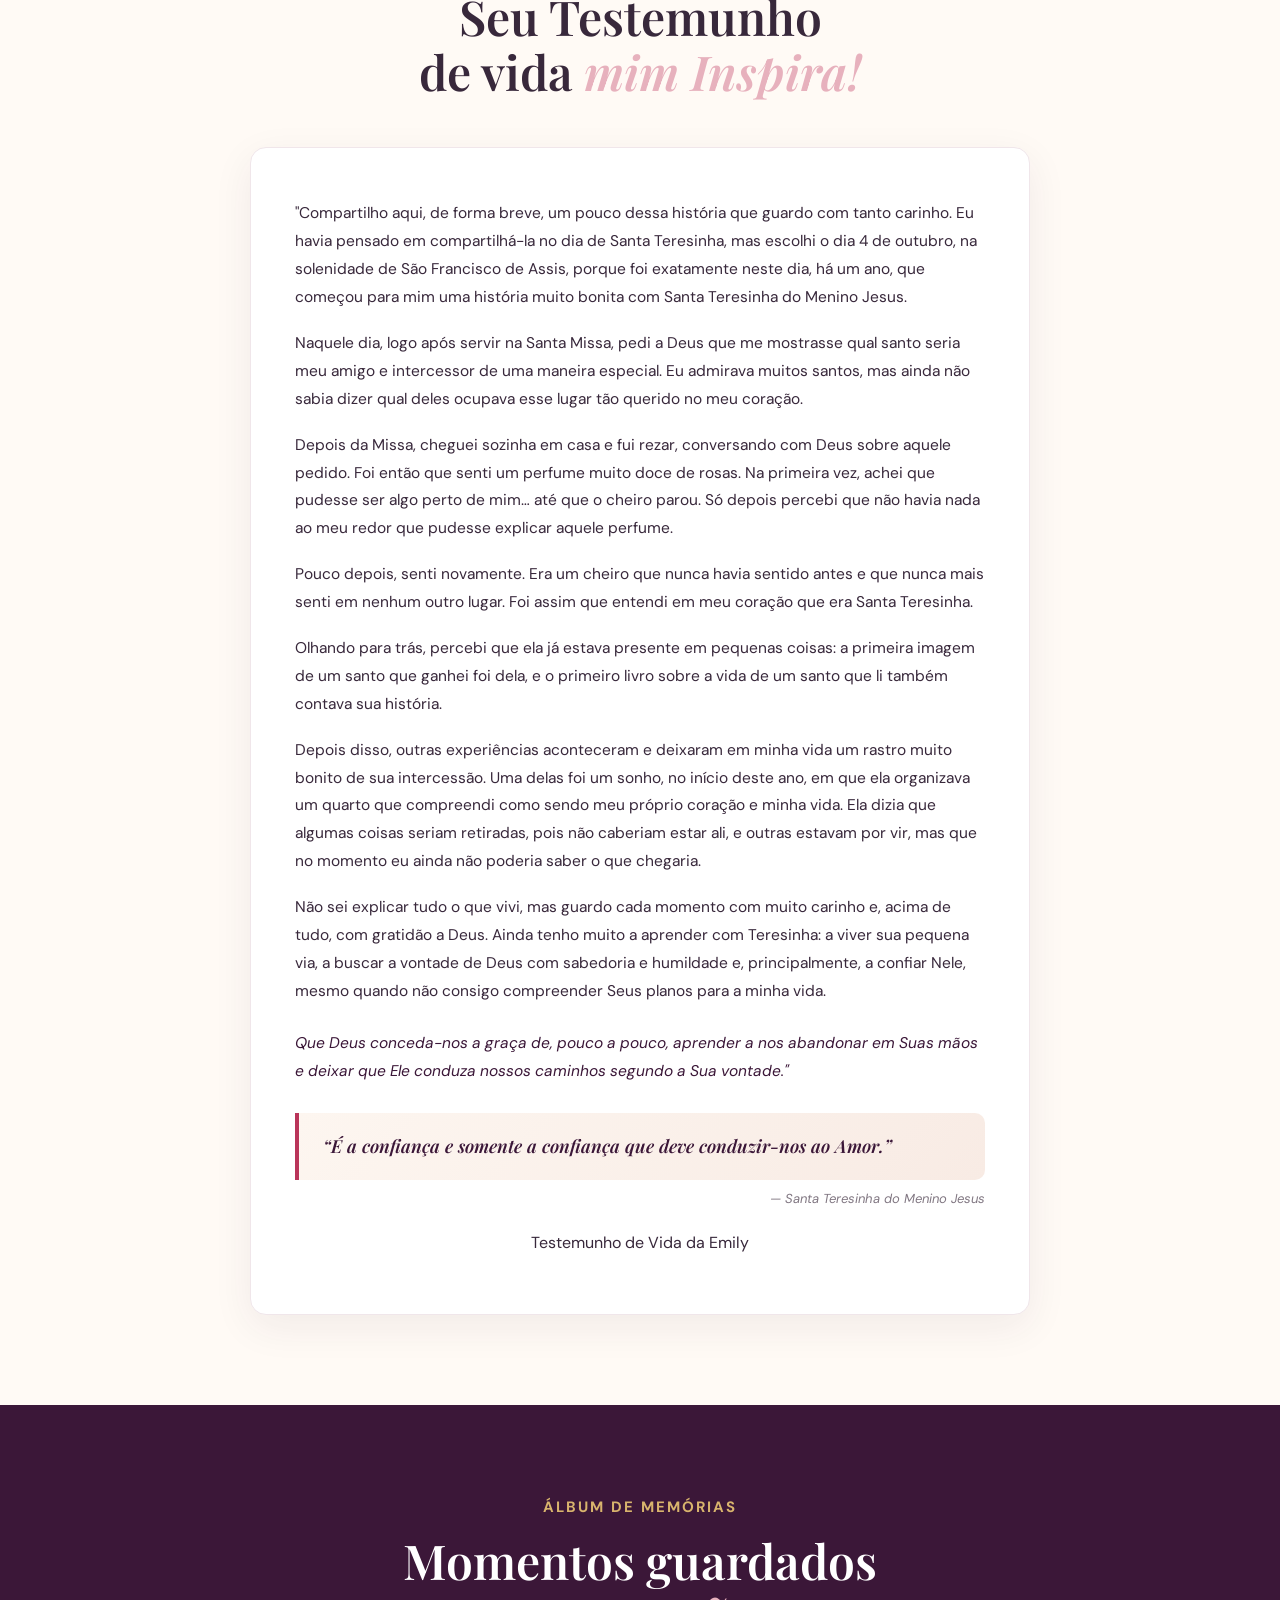
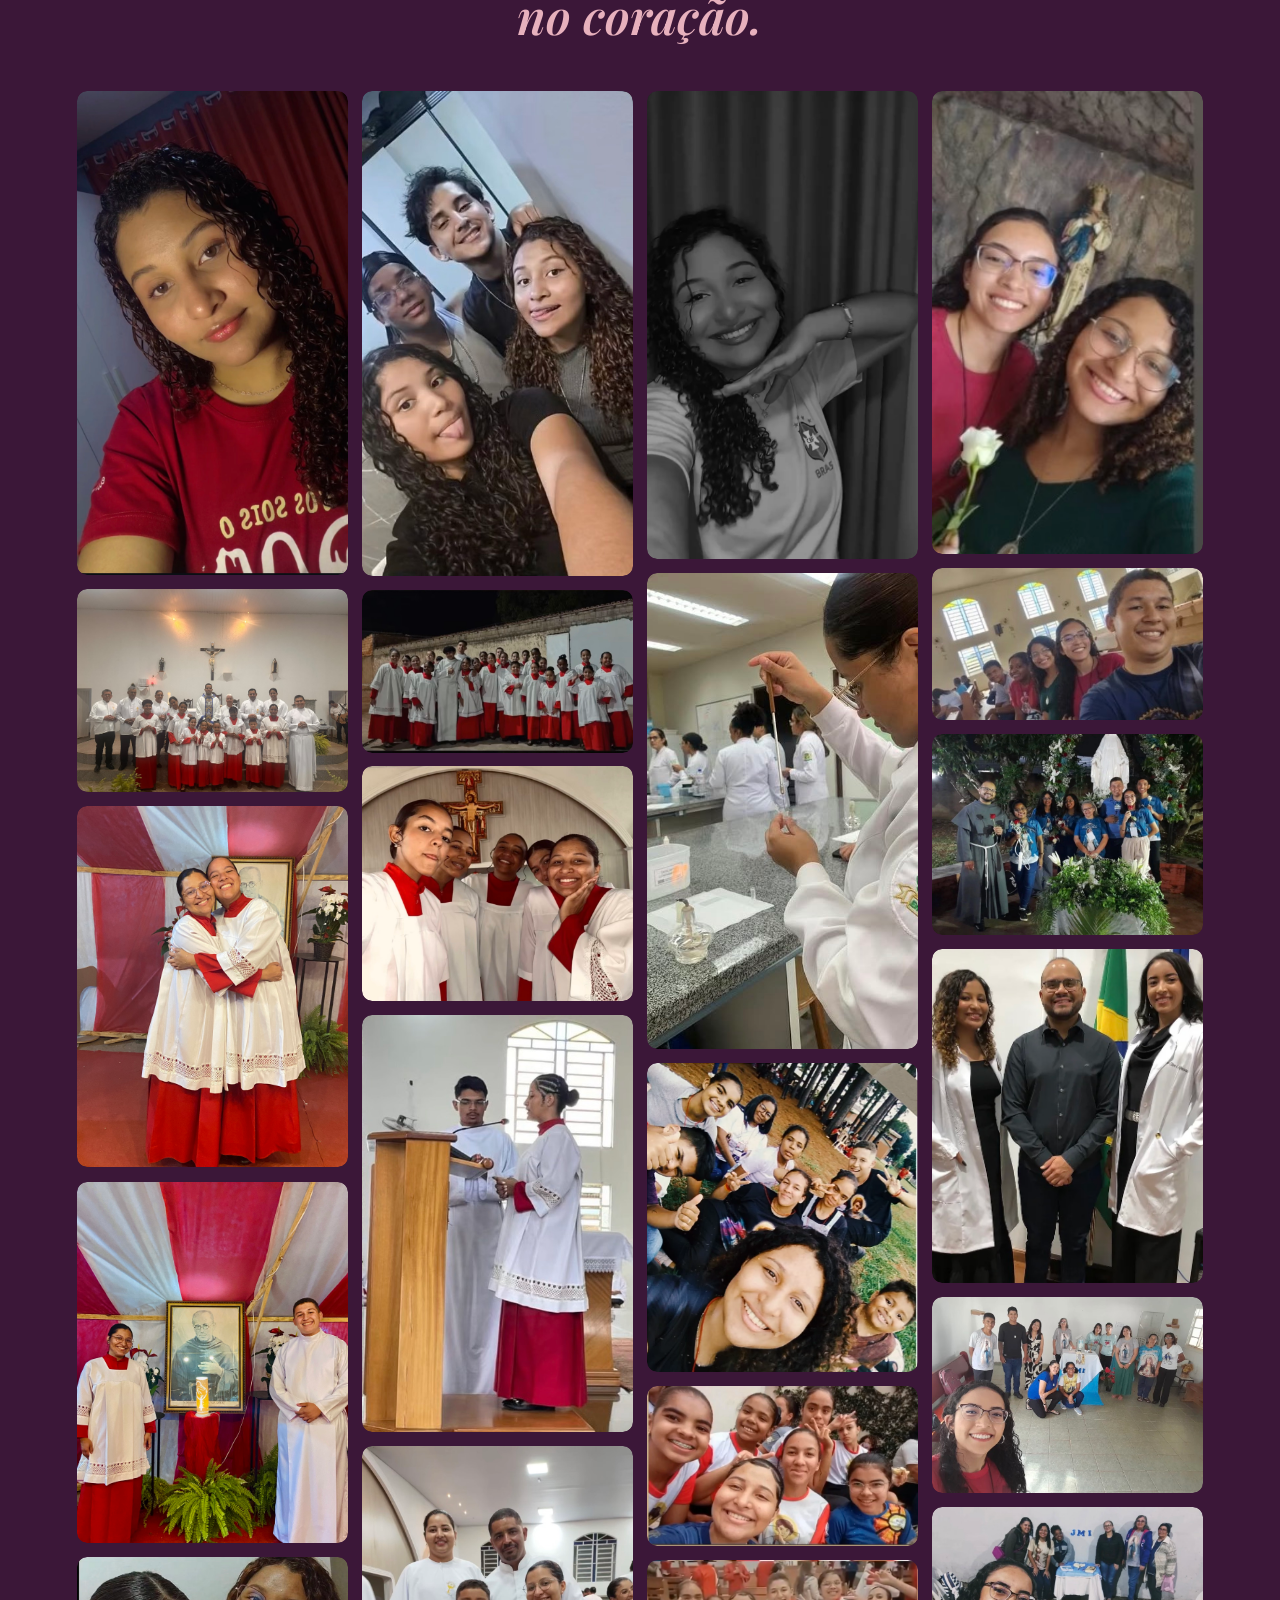
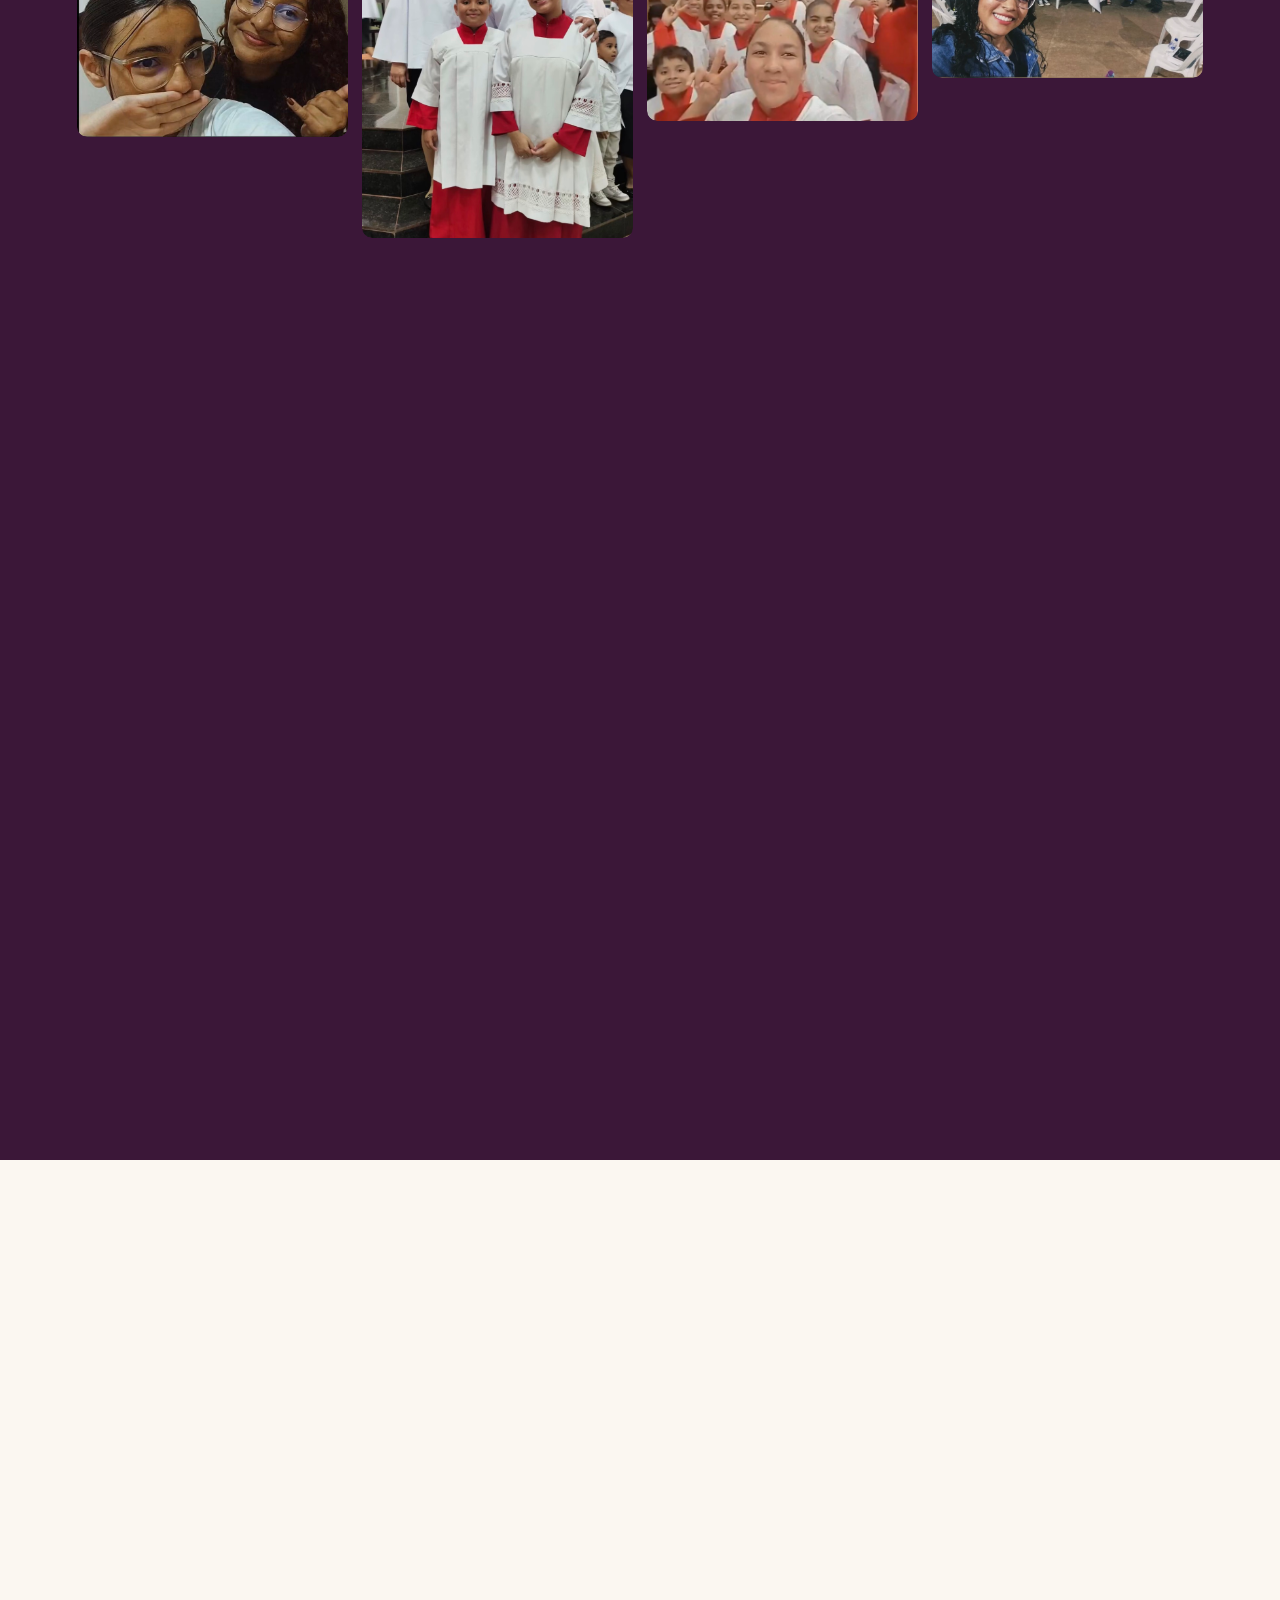
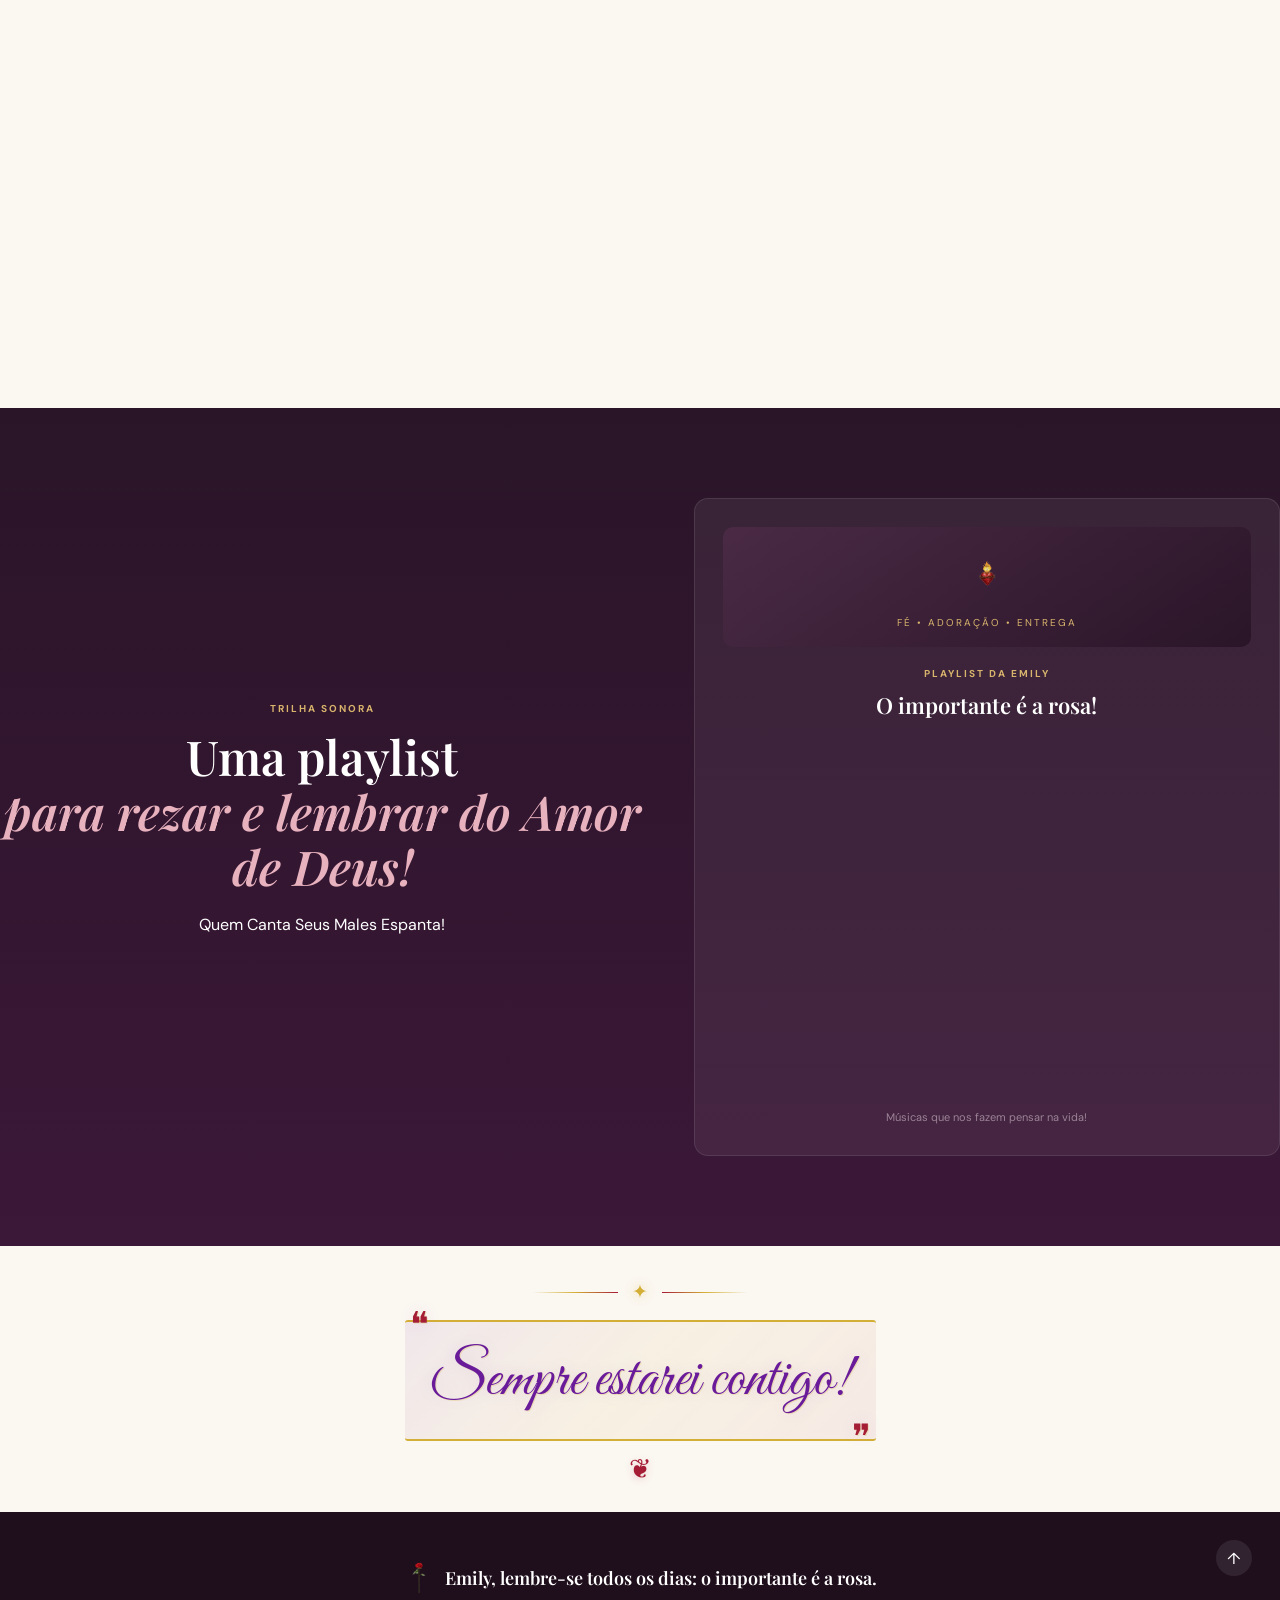
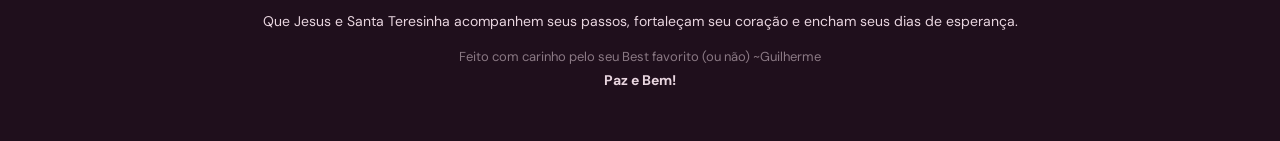
==== commit 1fd2047f: "Atualizar o cantinho.html" ====
--- a/cantinho.html
+++ b/cantinho.html
@@ -360,6 +360,7 @@
         <button class="photo"><img src="IMG_4023.jpg" alt="Caminhada"></button>
         <button class="photo"><img src="IMG_4024.jpg" alt="Caminhada"></button>
         <button class="photo"><img src="IMG_4051.jpeg" alt="Caminhada"></button>
+        <button class="photo"><img src="IMG_4052.jpeg" alt="Caminhada"></button>
       </div>
     </div>
   </section>
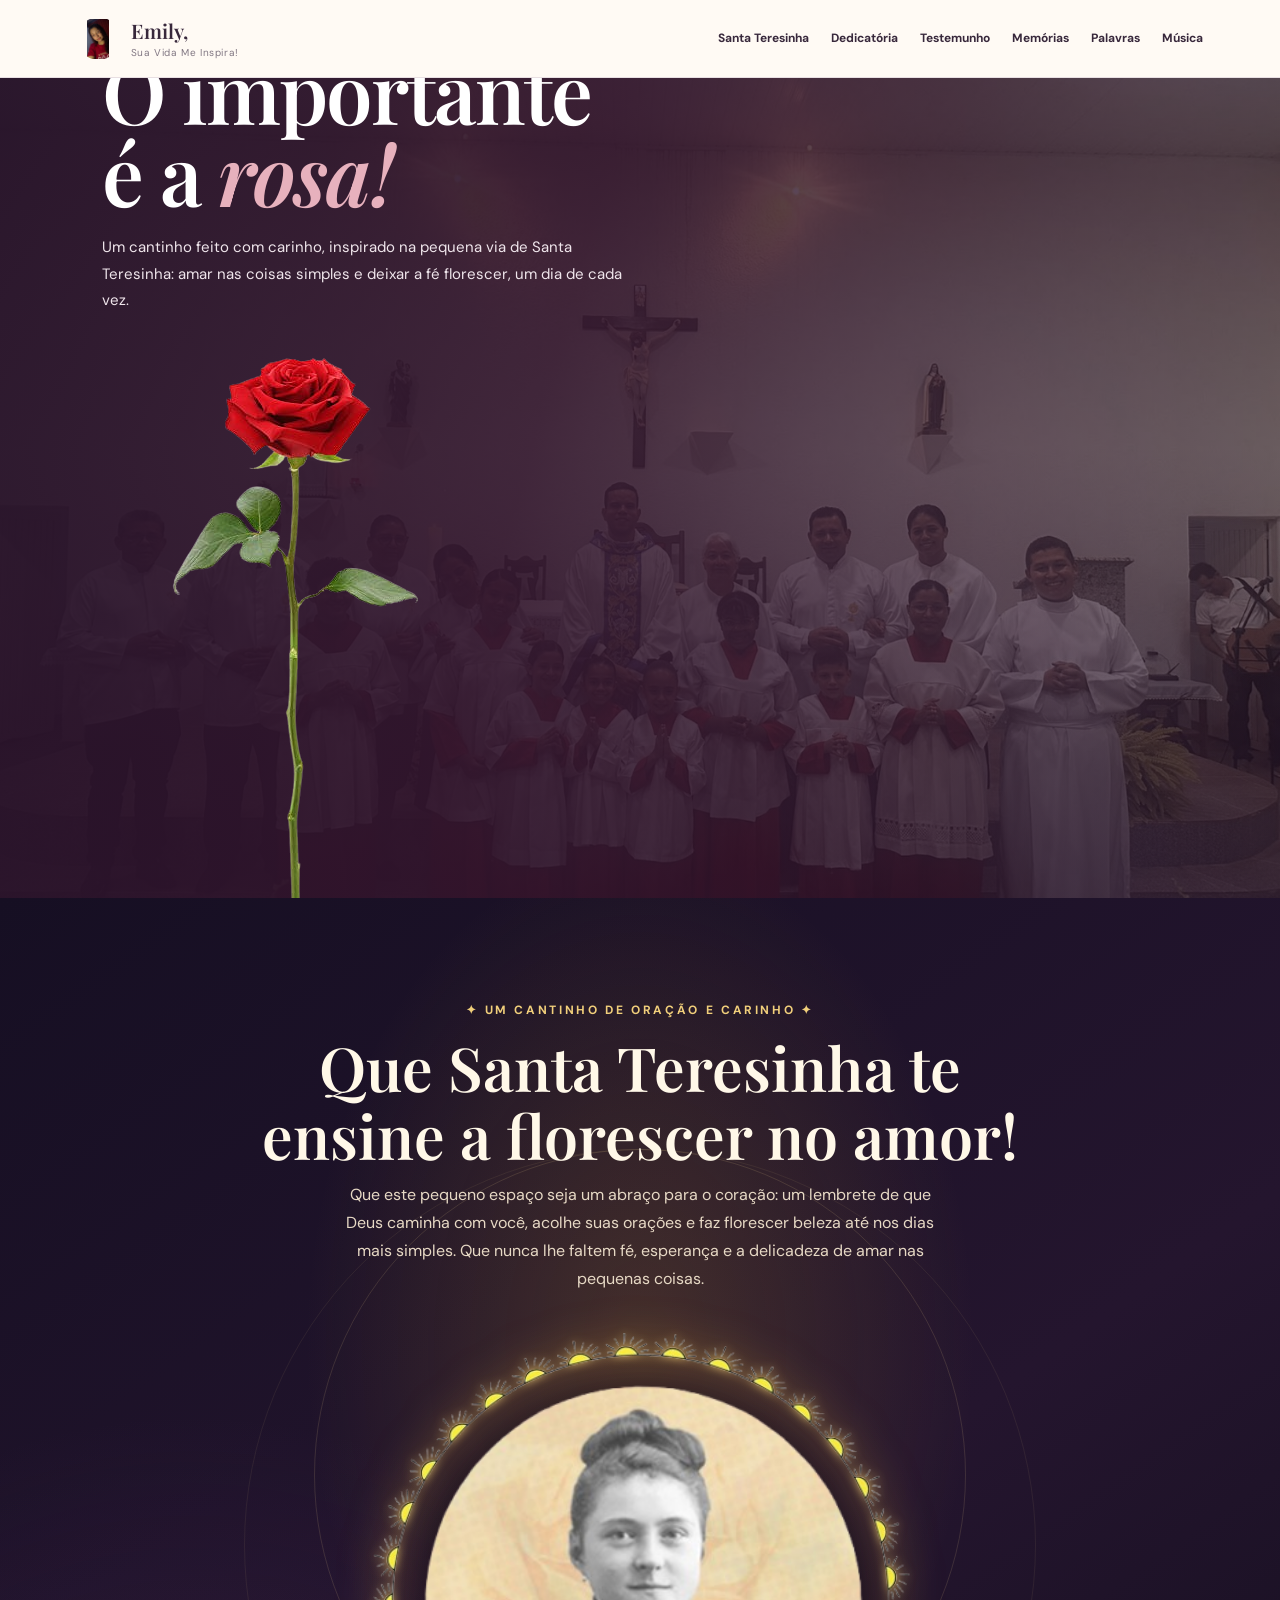
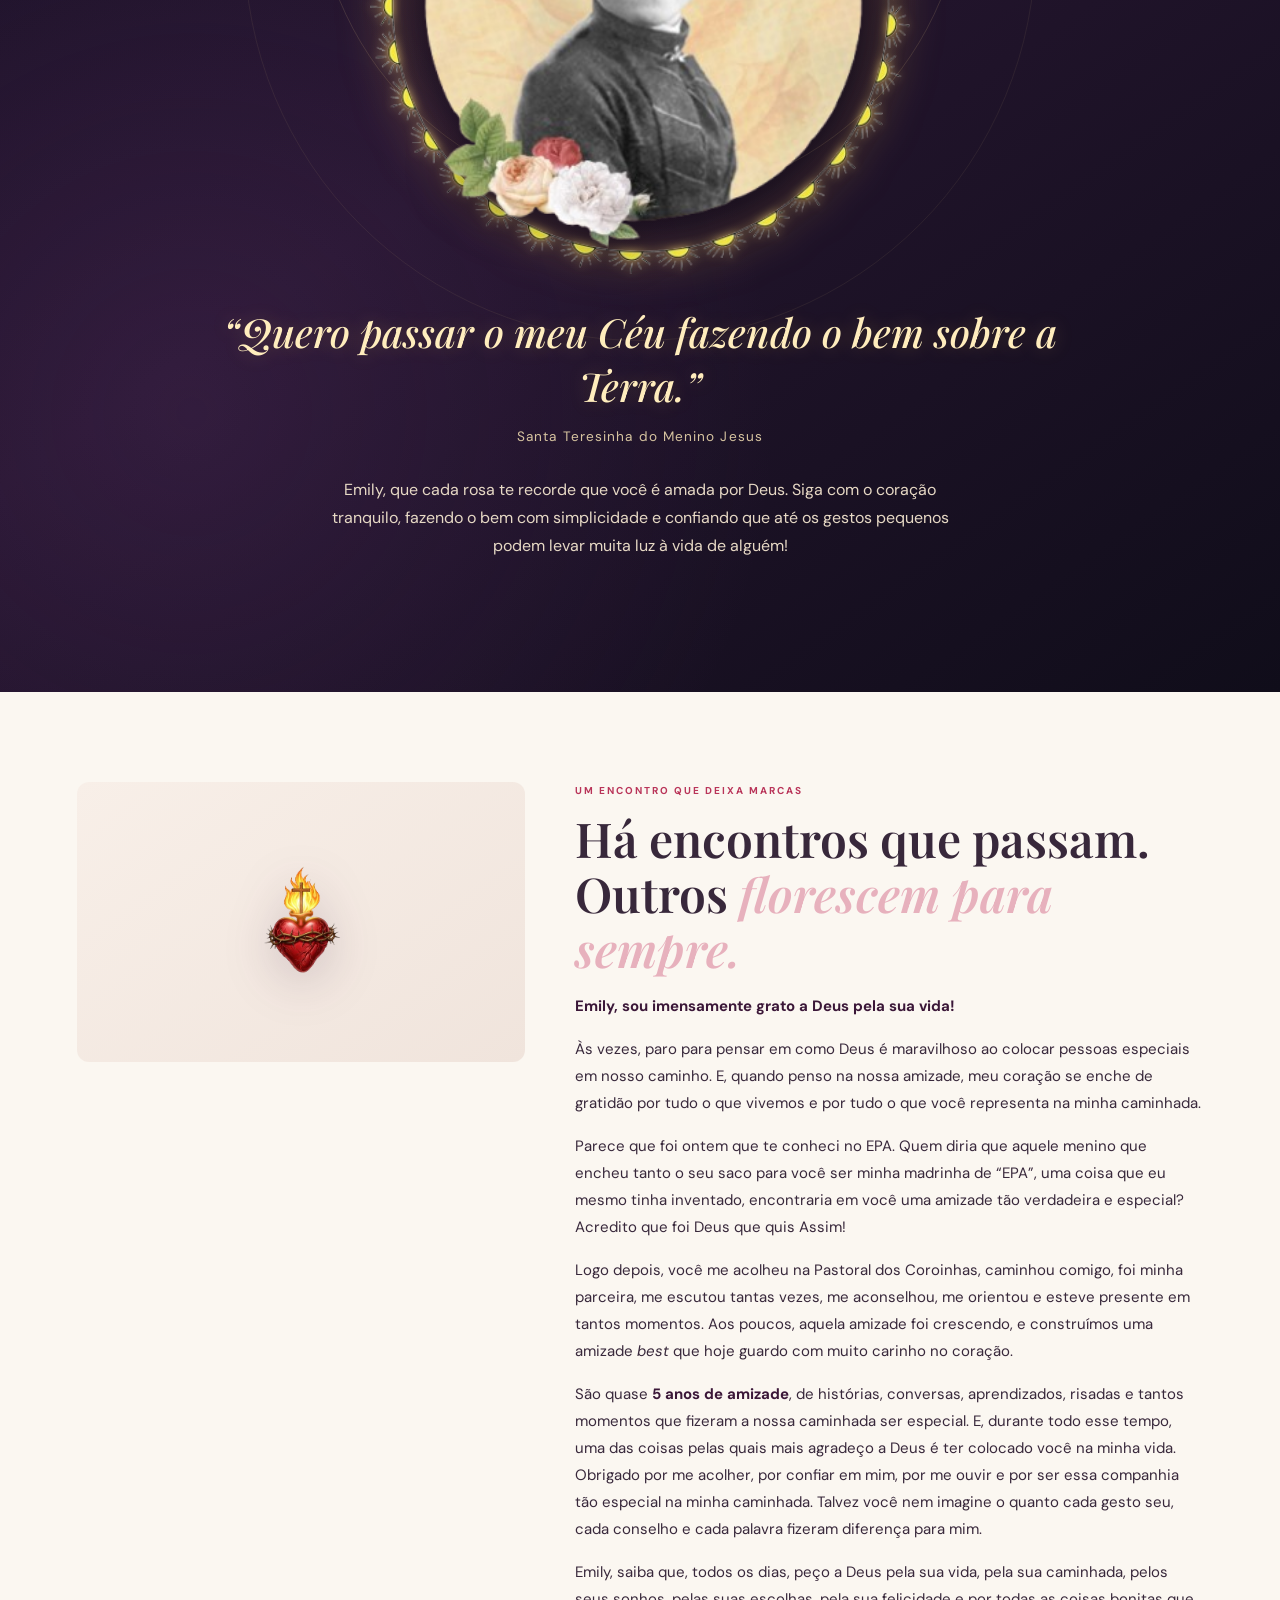
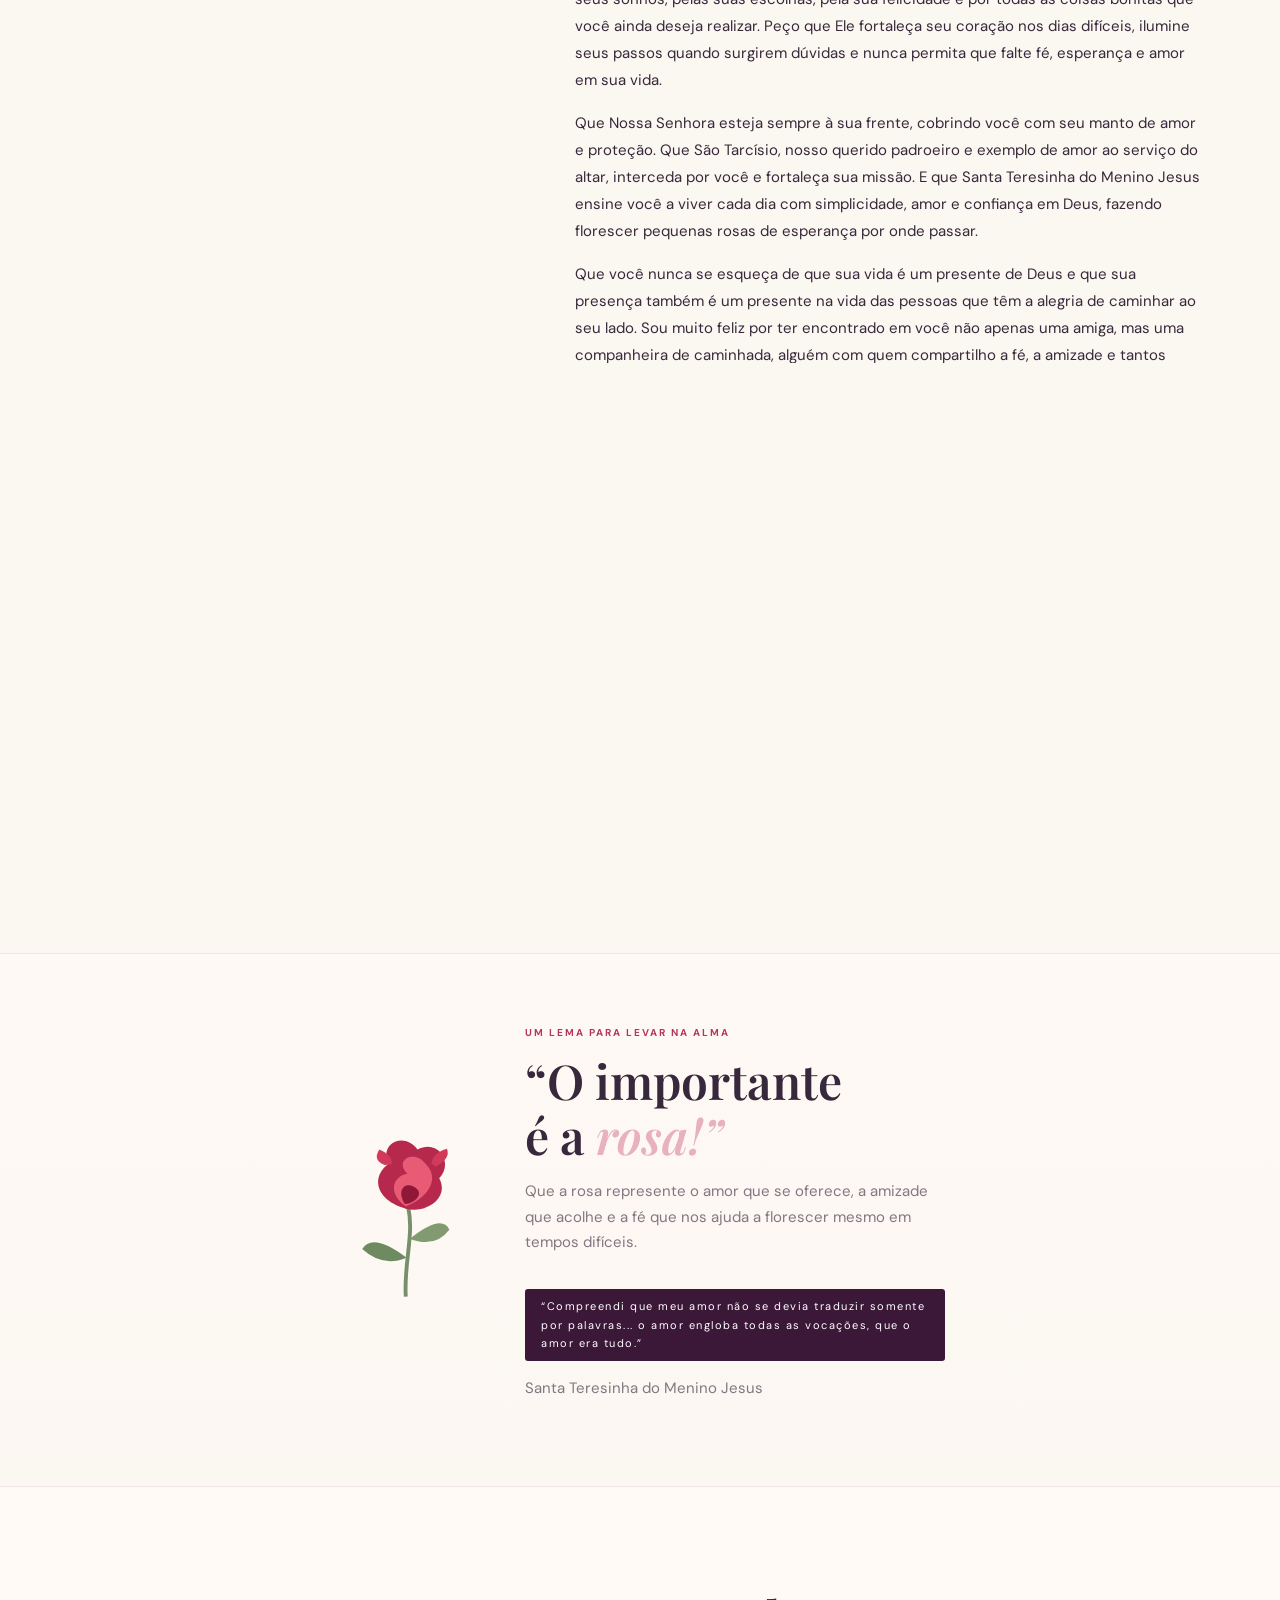
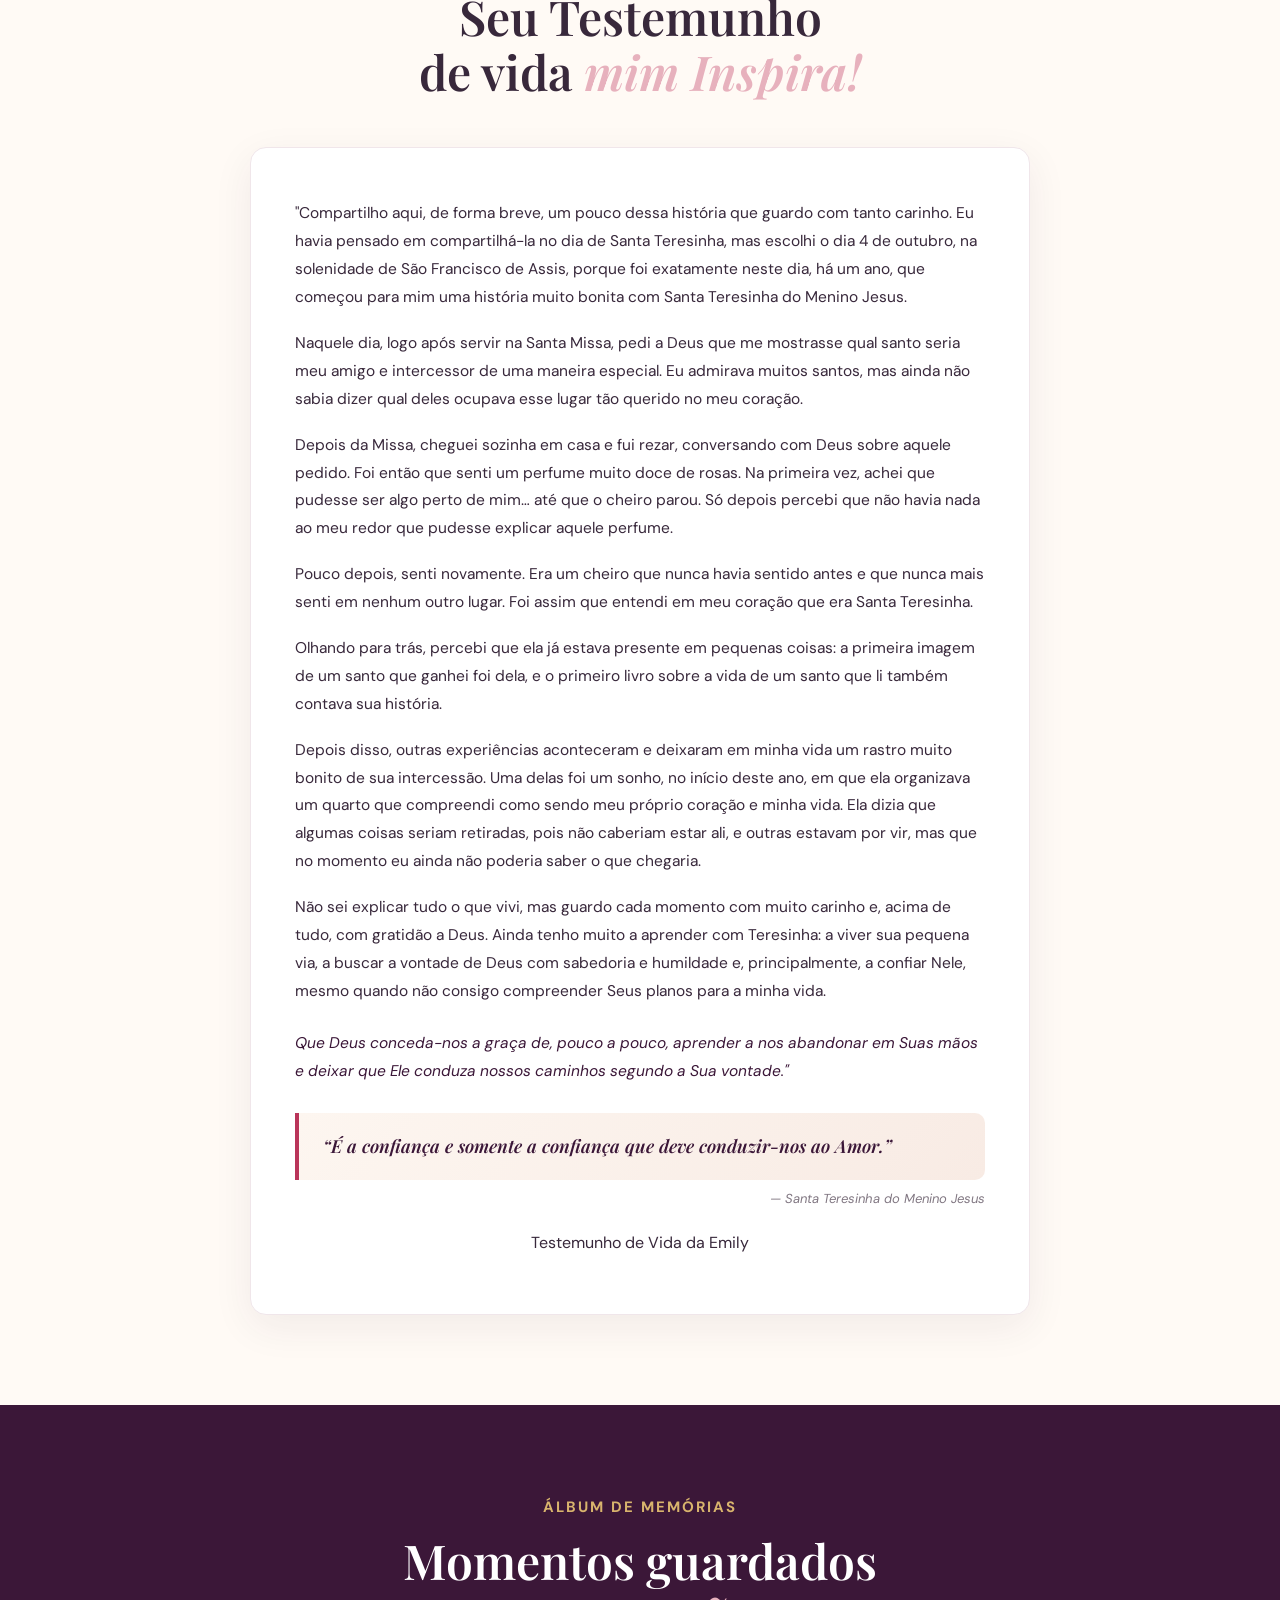
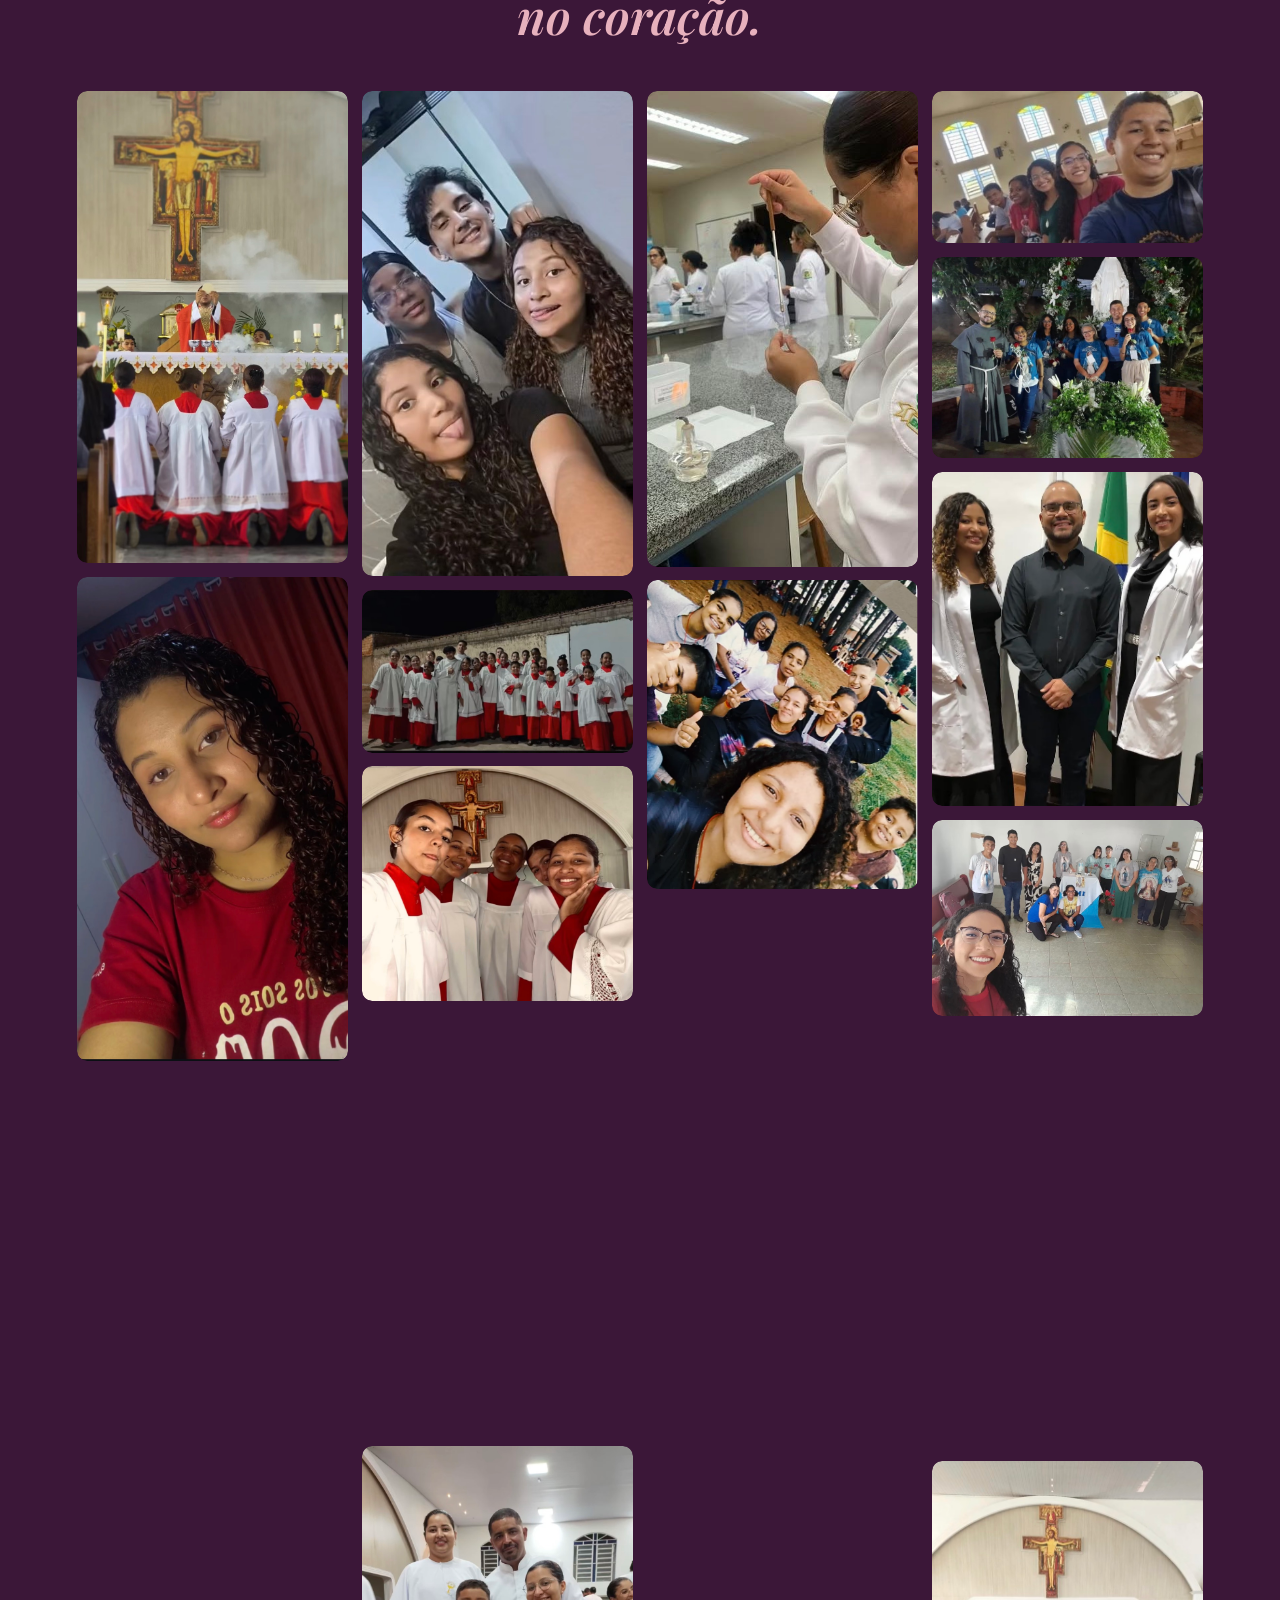
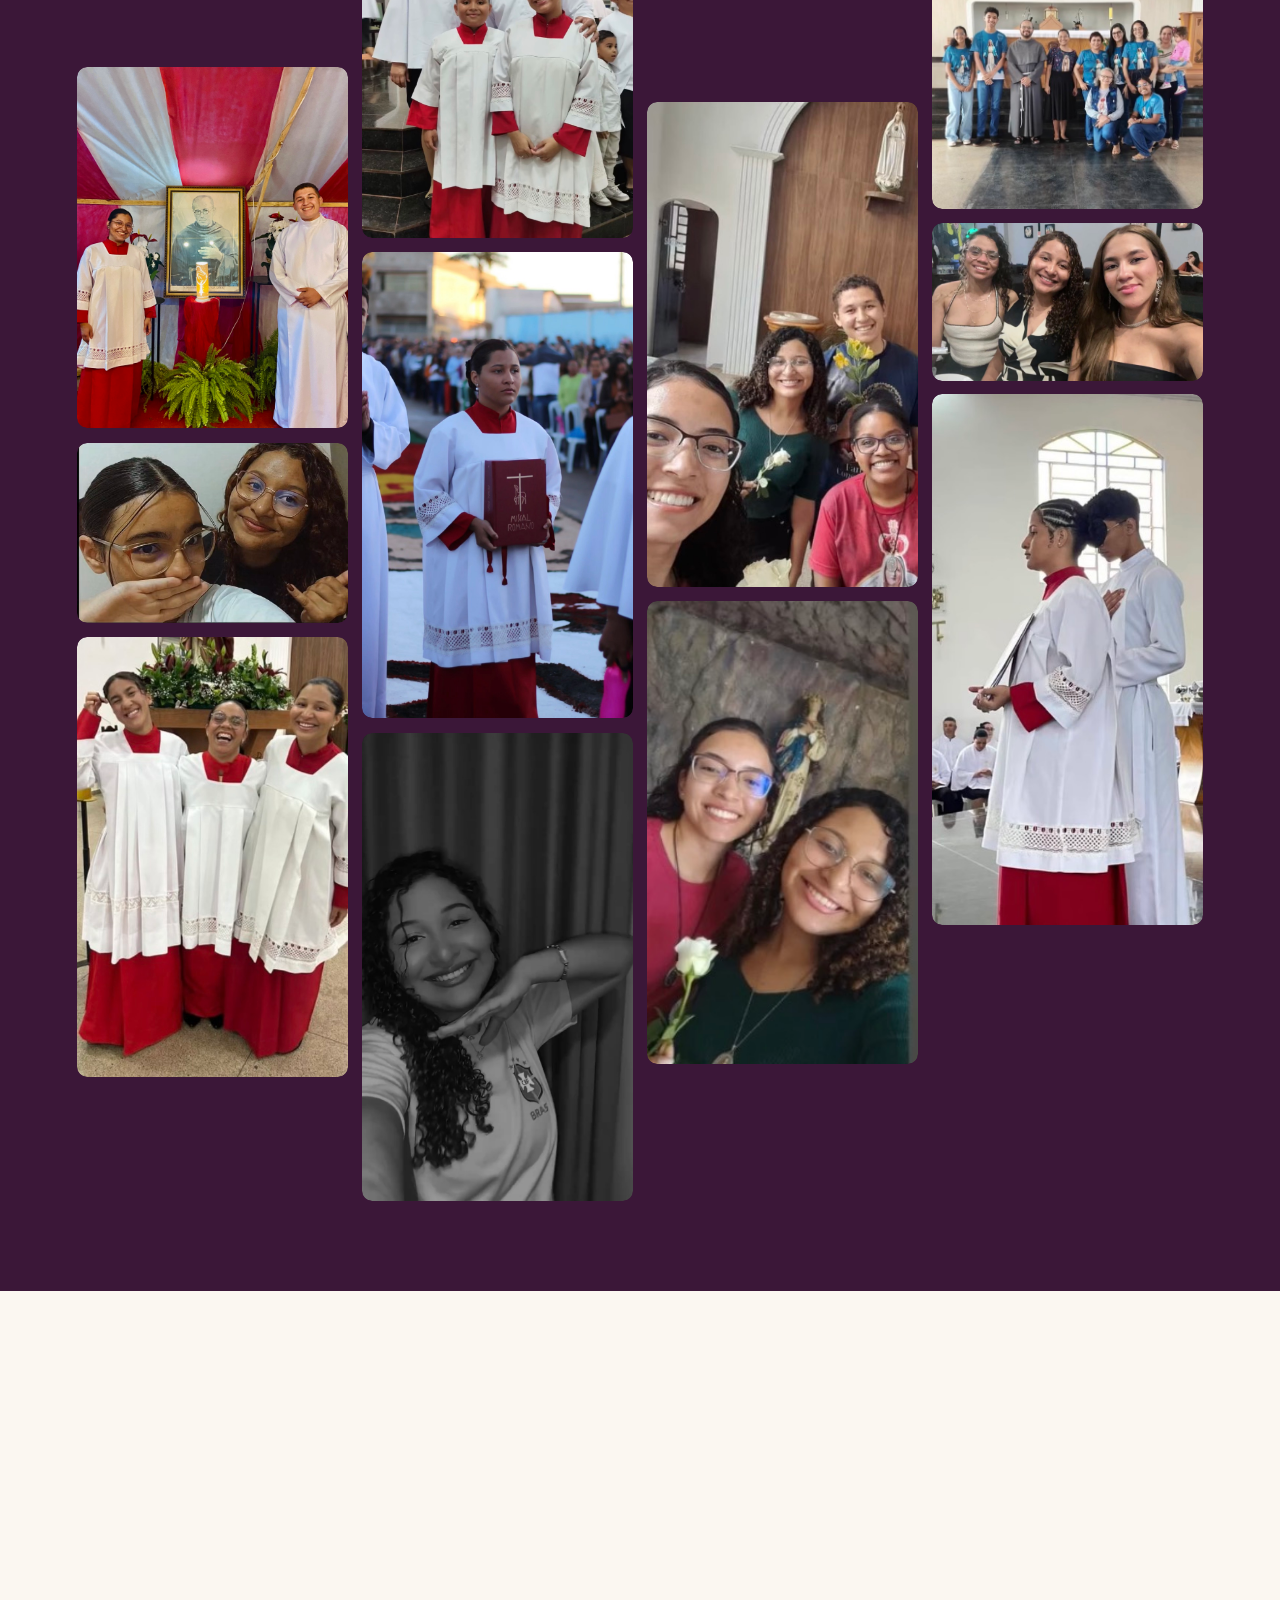
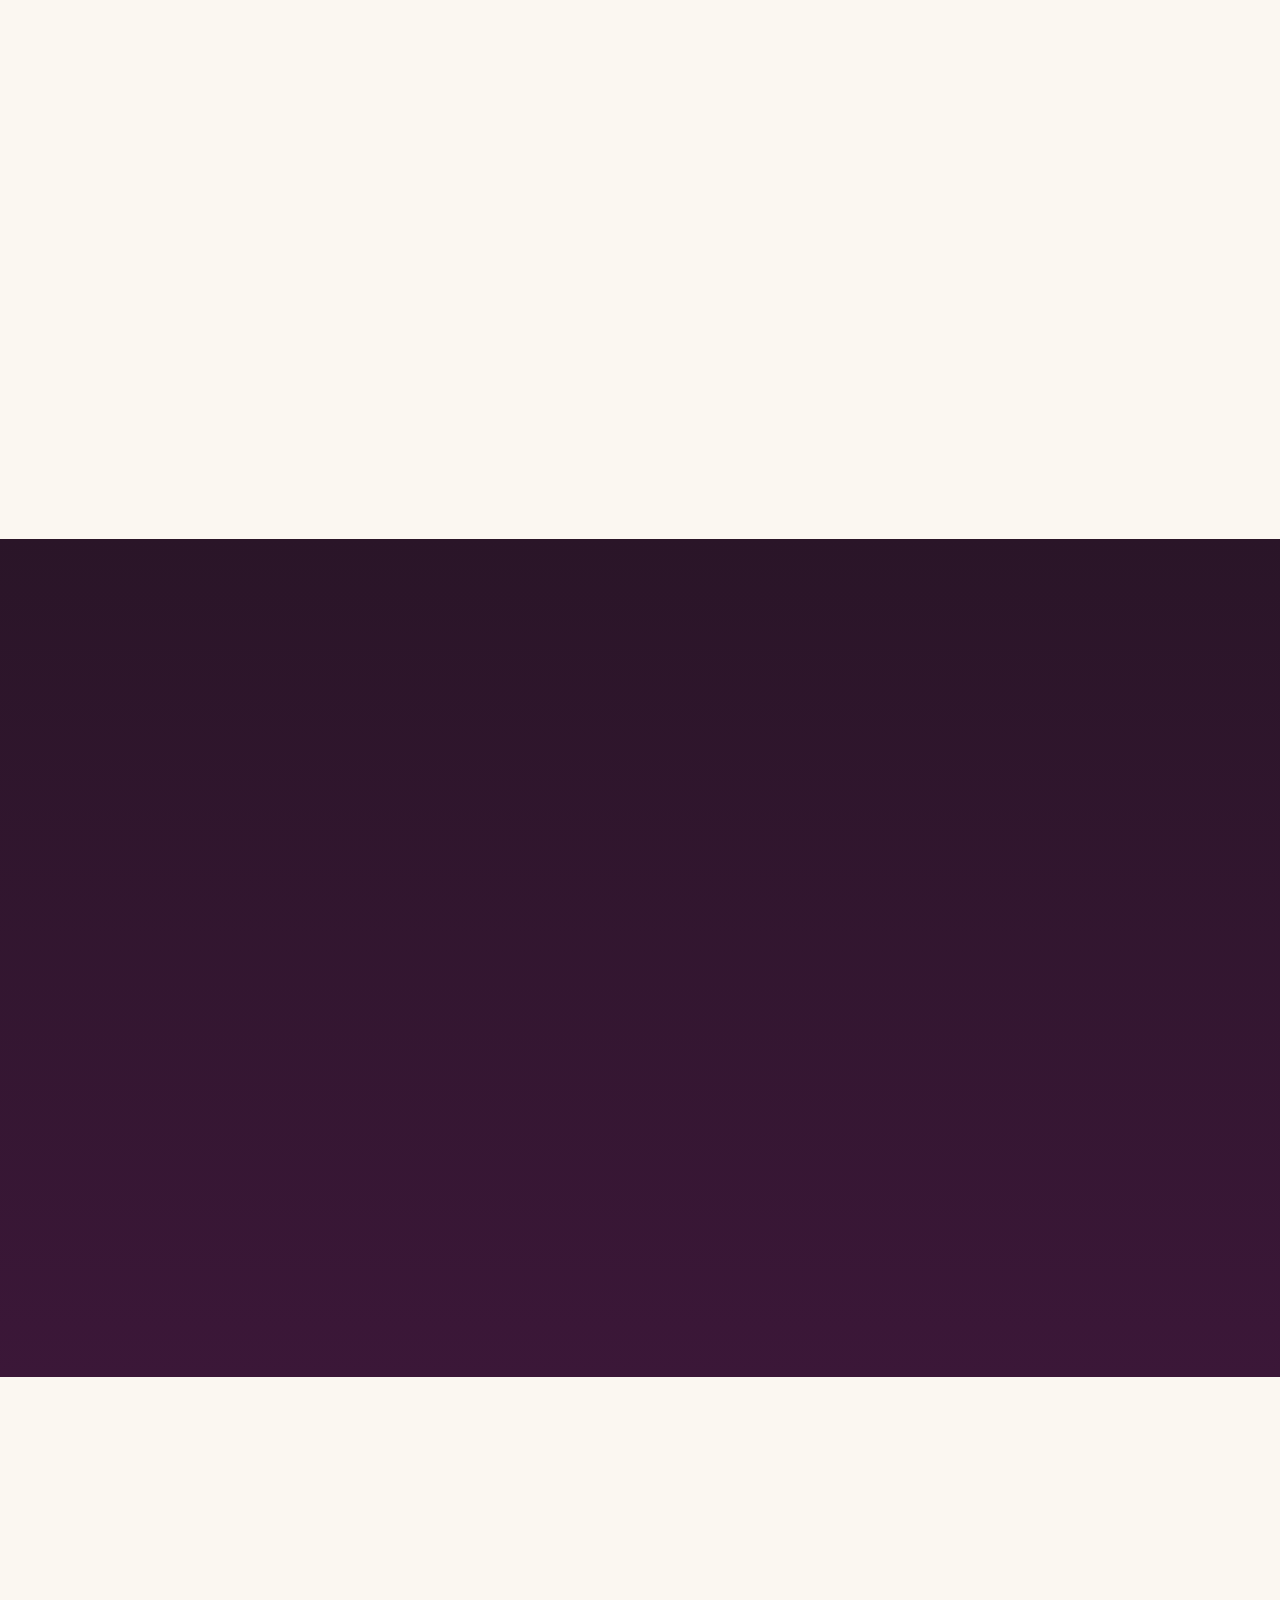
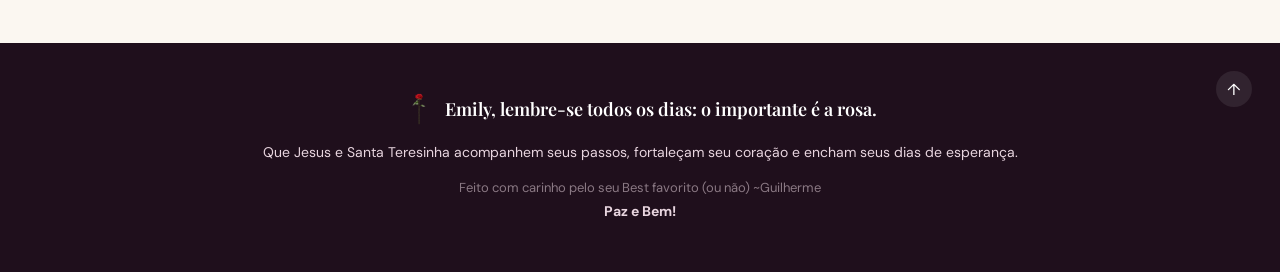
==== commit c1d09d5c: "Atualizar o cantinho.html" ====
--- a/cantinho.html
+++ b/cantinho.html
@@ -331,6 +331,7 @@
         <h2>Momentos guardados<br><em>no coração.</em></h2>
       </div>
       <div class="gallery masonry">
+        <button class="photo"><img src="IMG_4053.jpeg" alt="mily"></button>
         <button class="photo"><img src="emily-destaque.jpg" alt="Emily"></button>
         <button class="photo"><img src="igreja.jpg" alt="Grupo na igreja"></button>
         <button class="photo"><img src="abraco.jpg" alt="Abraço de amizade"></button>
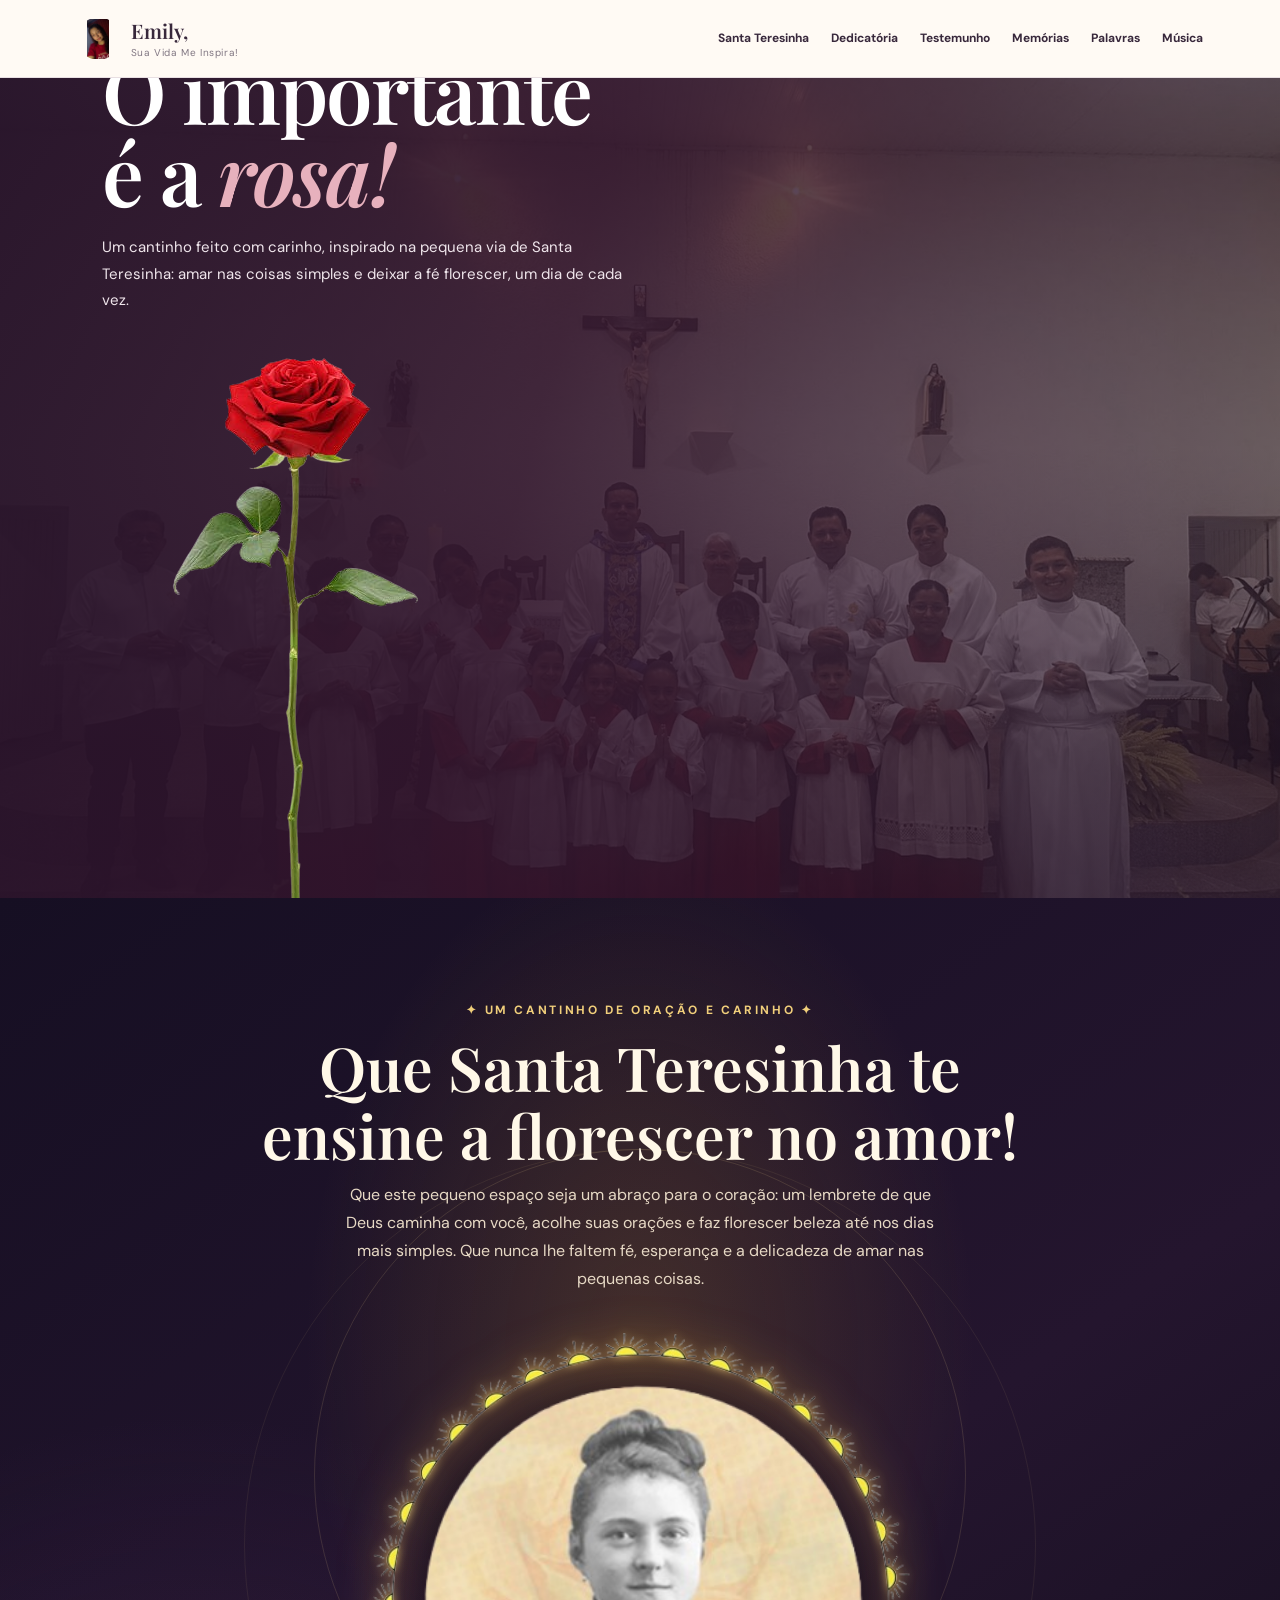
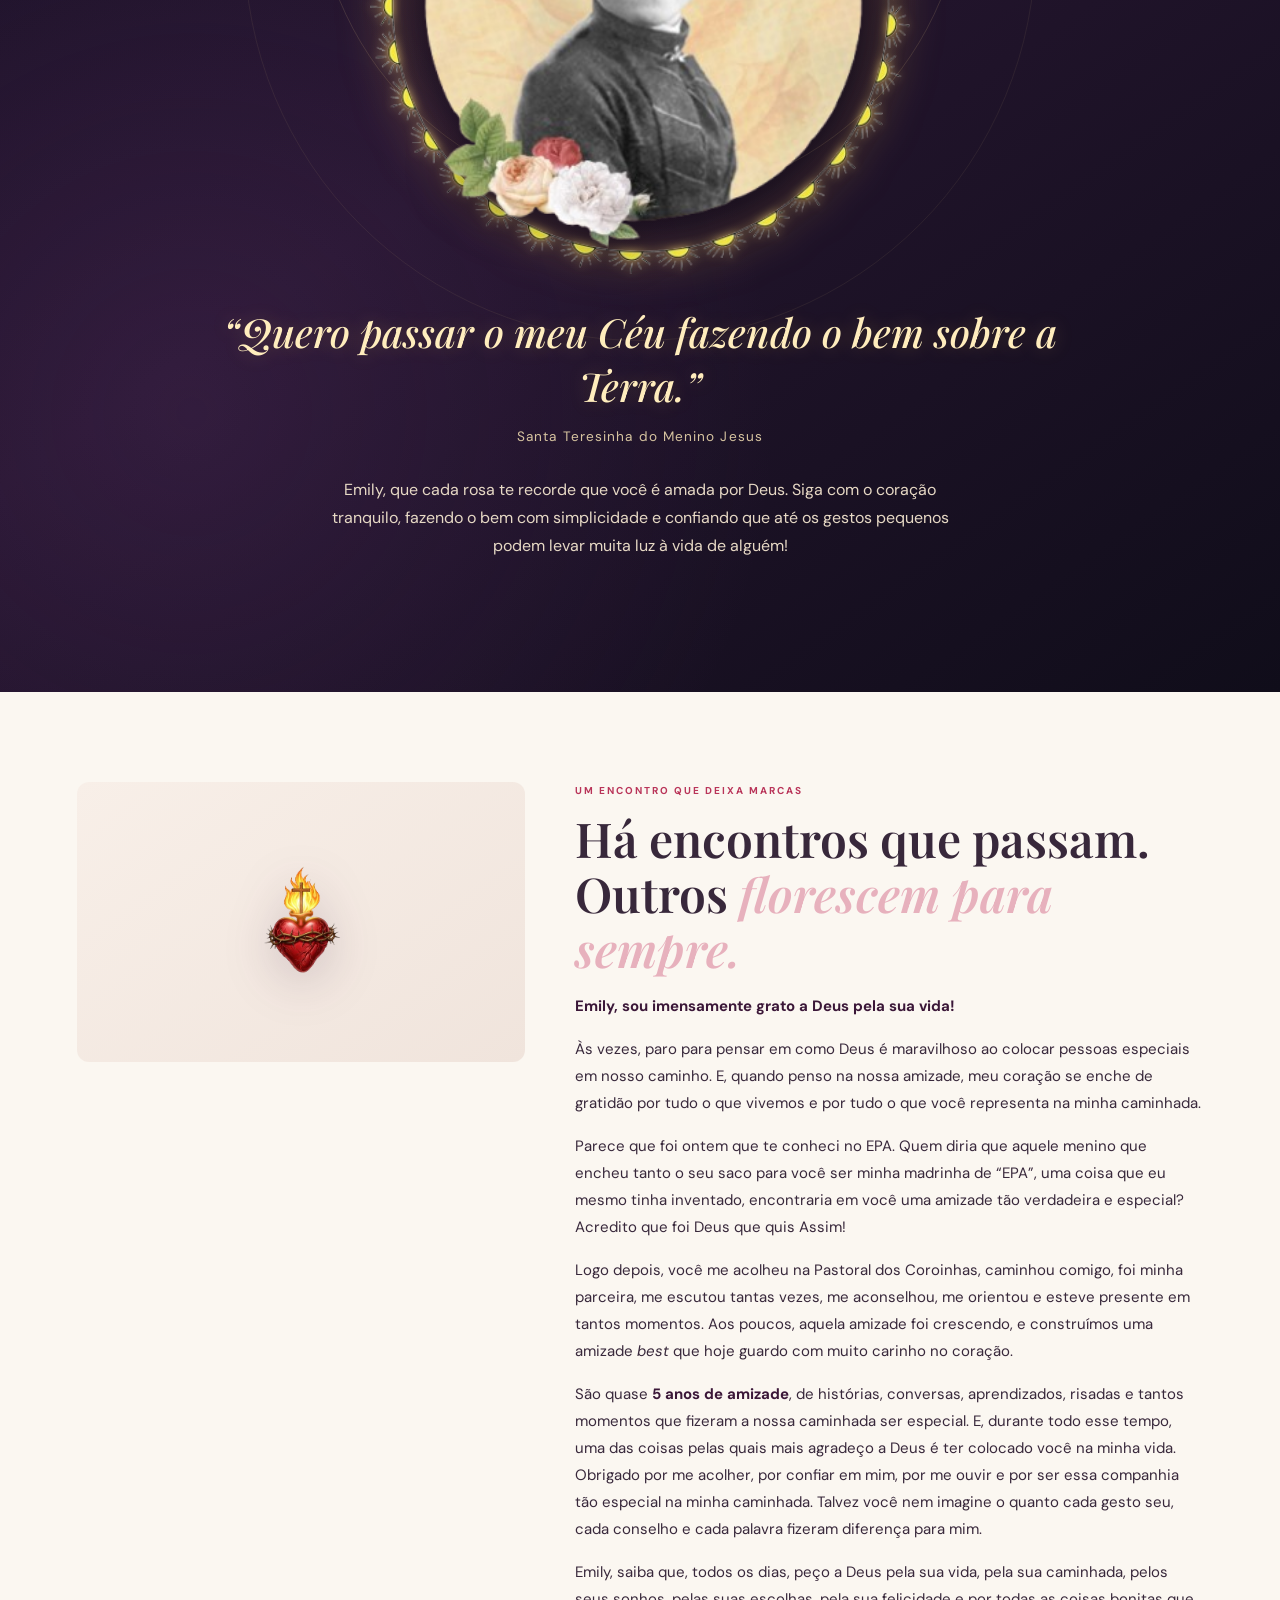
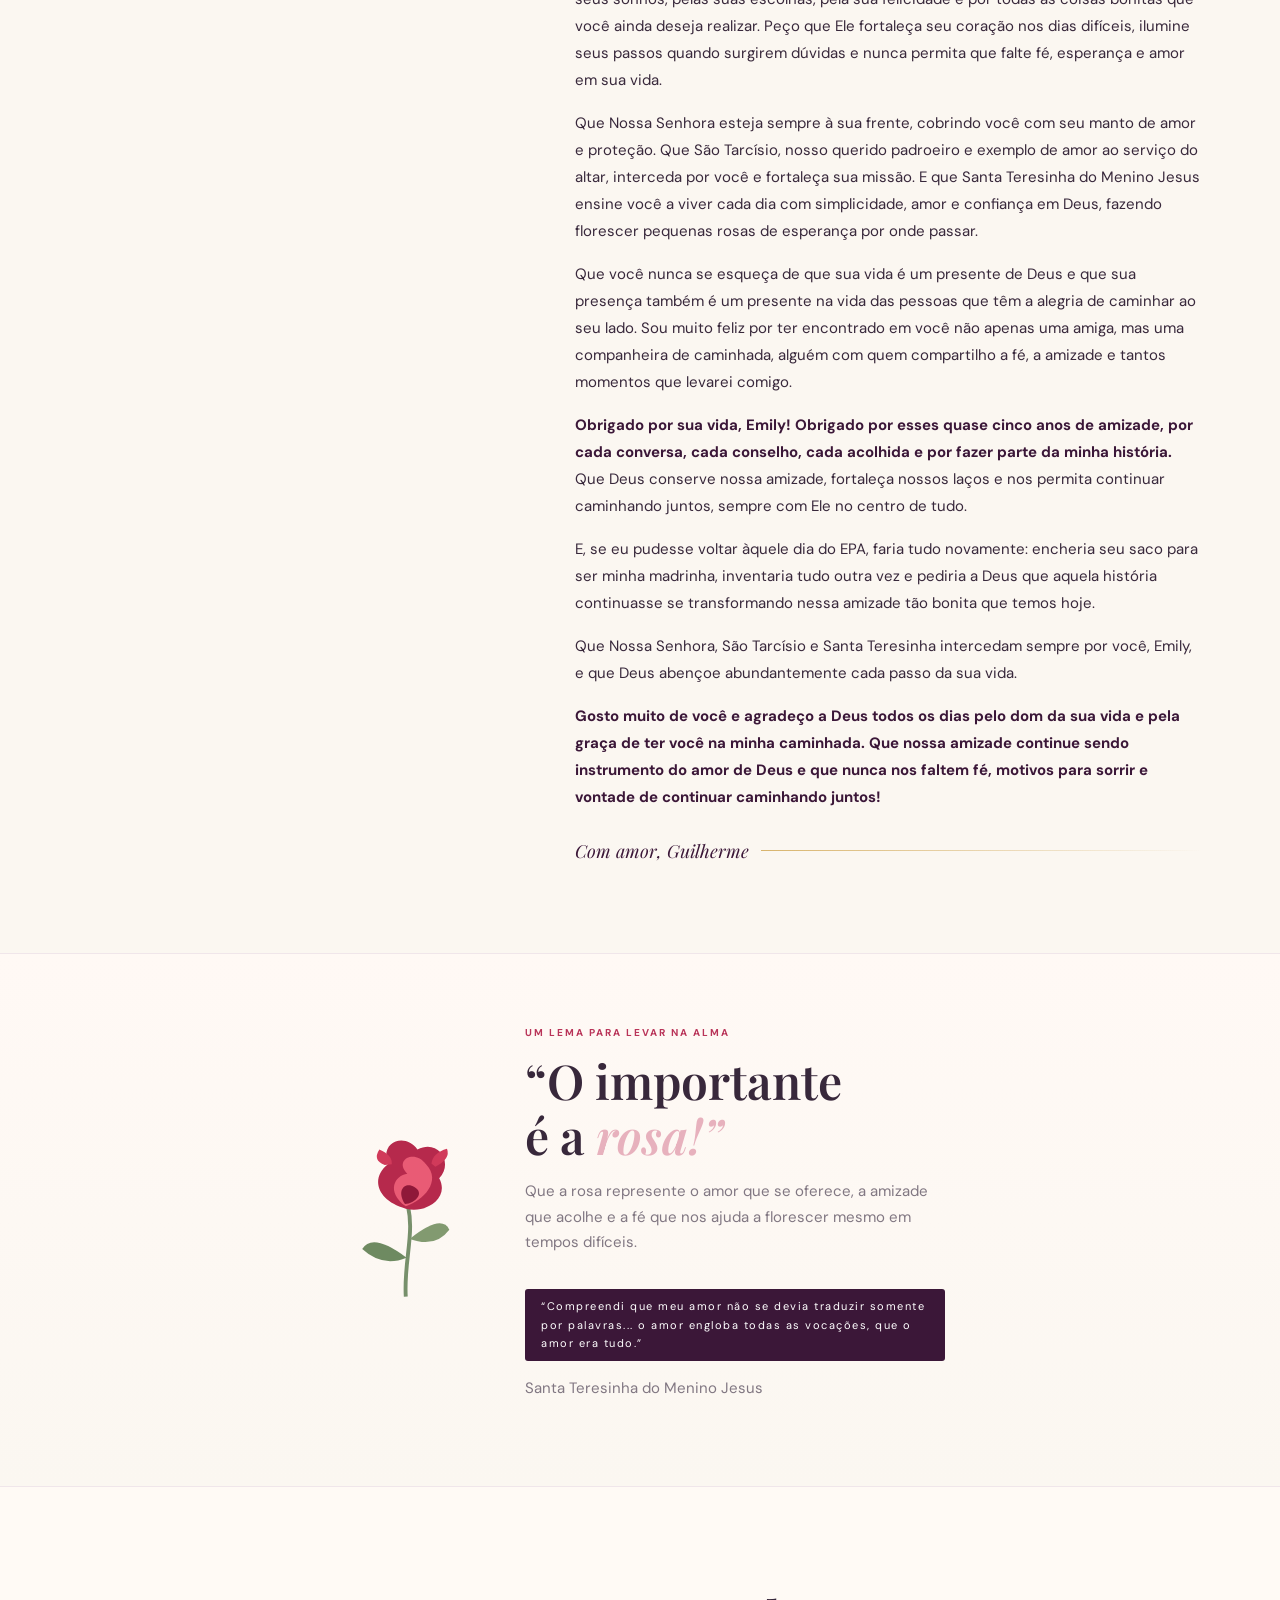
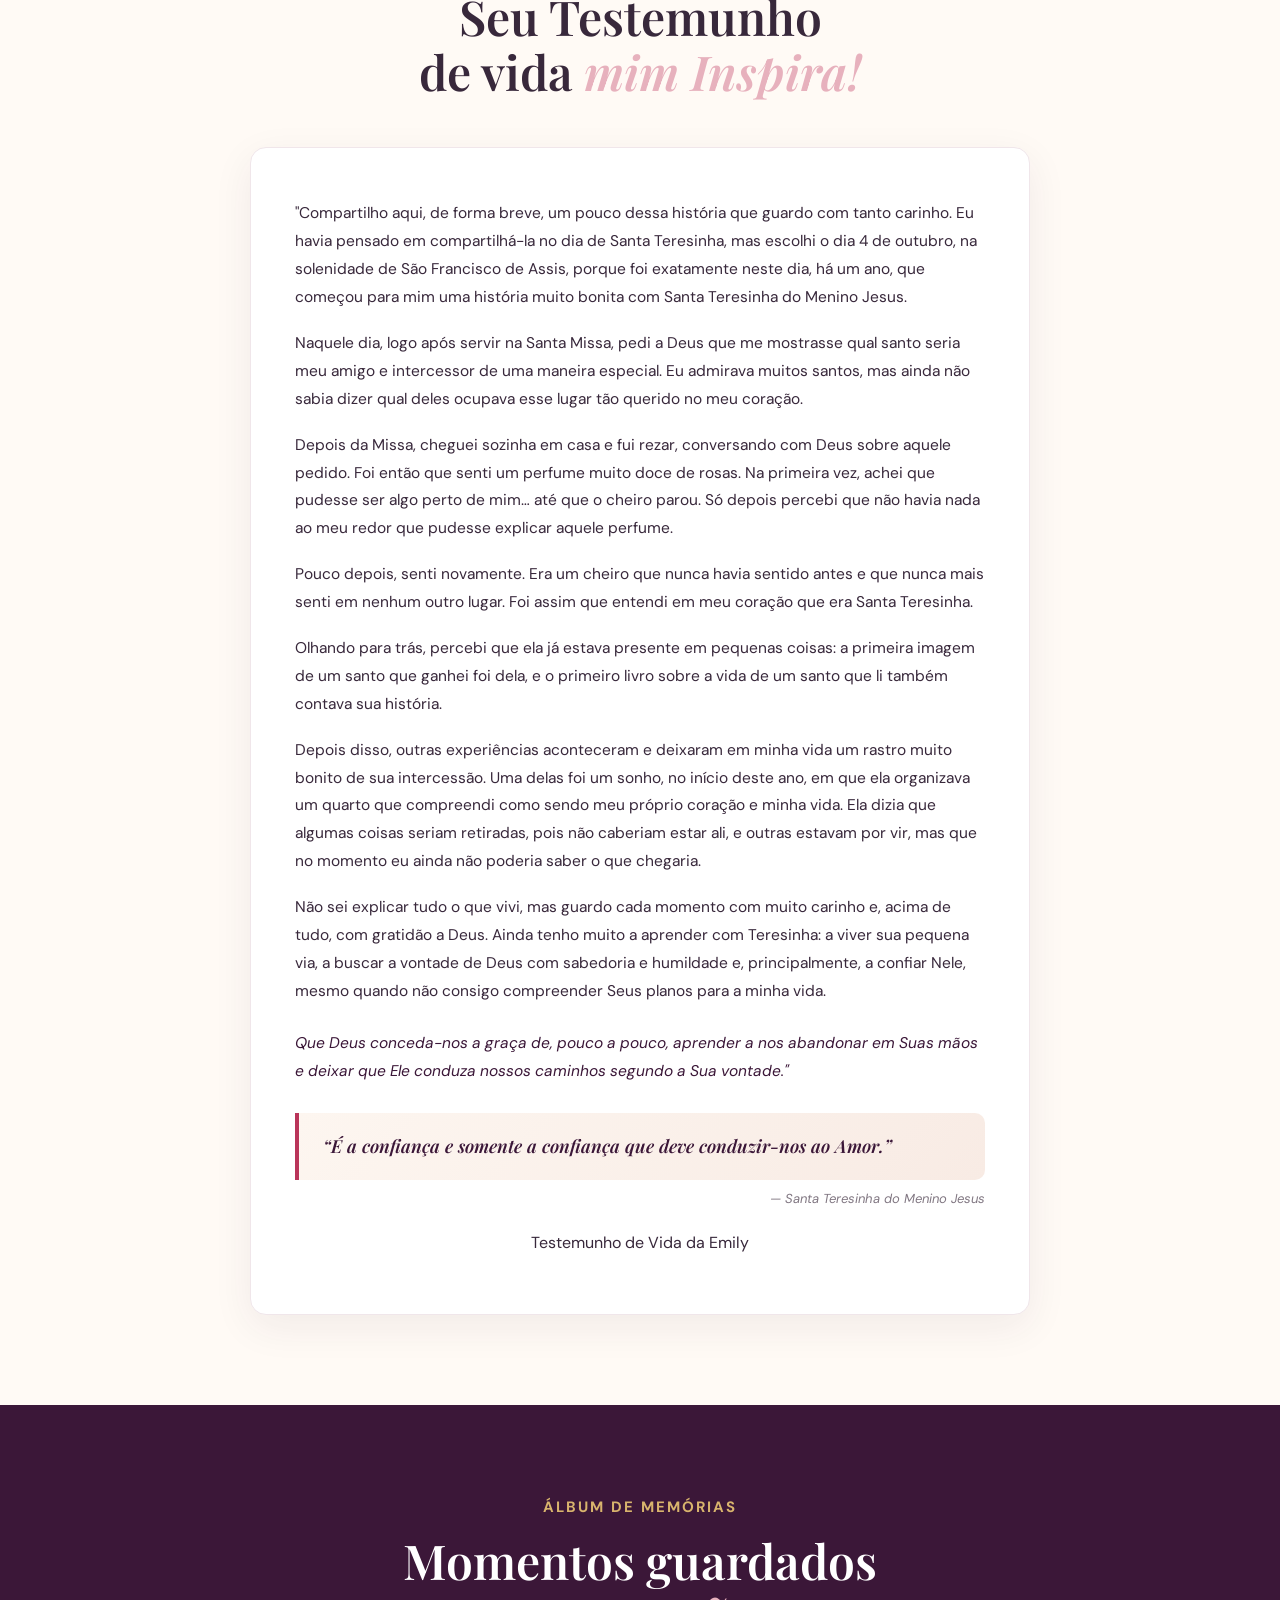
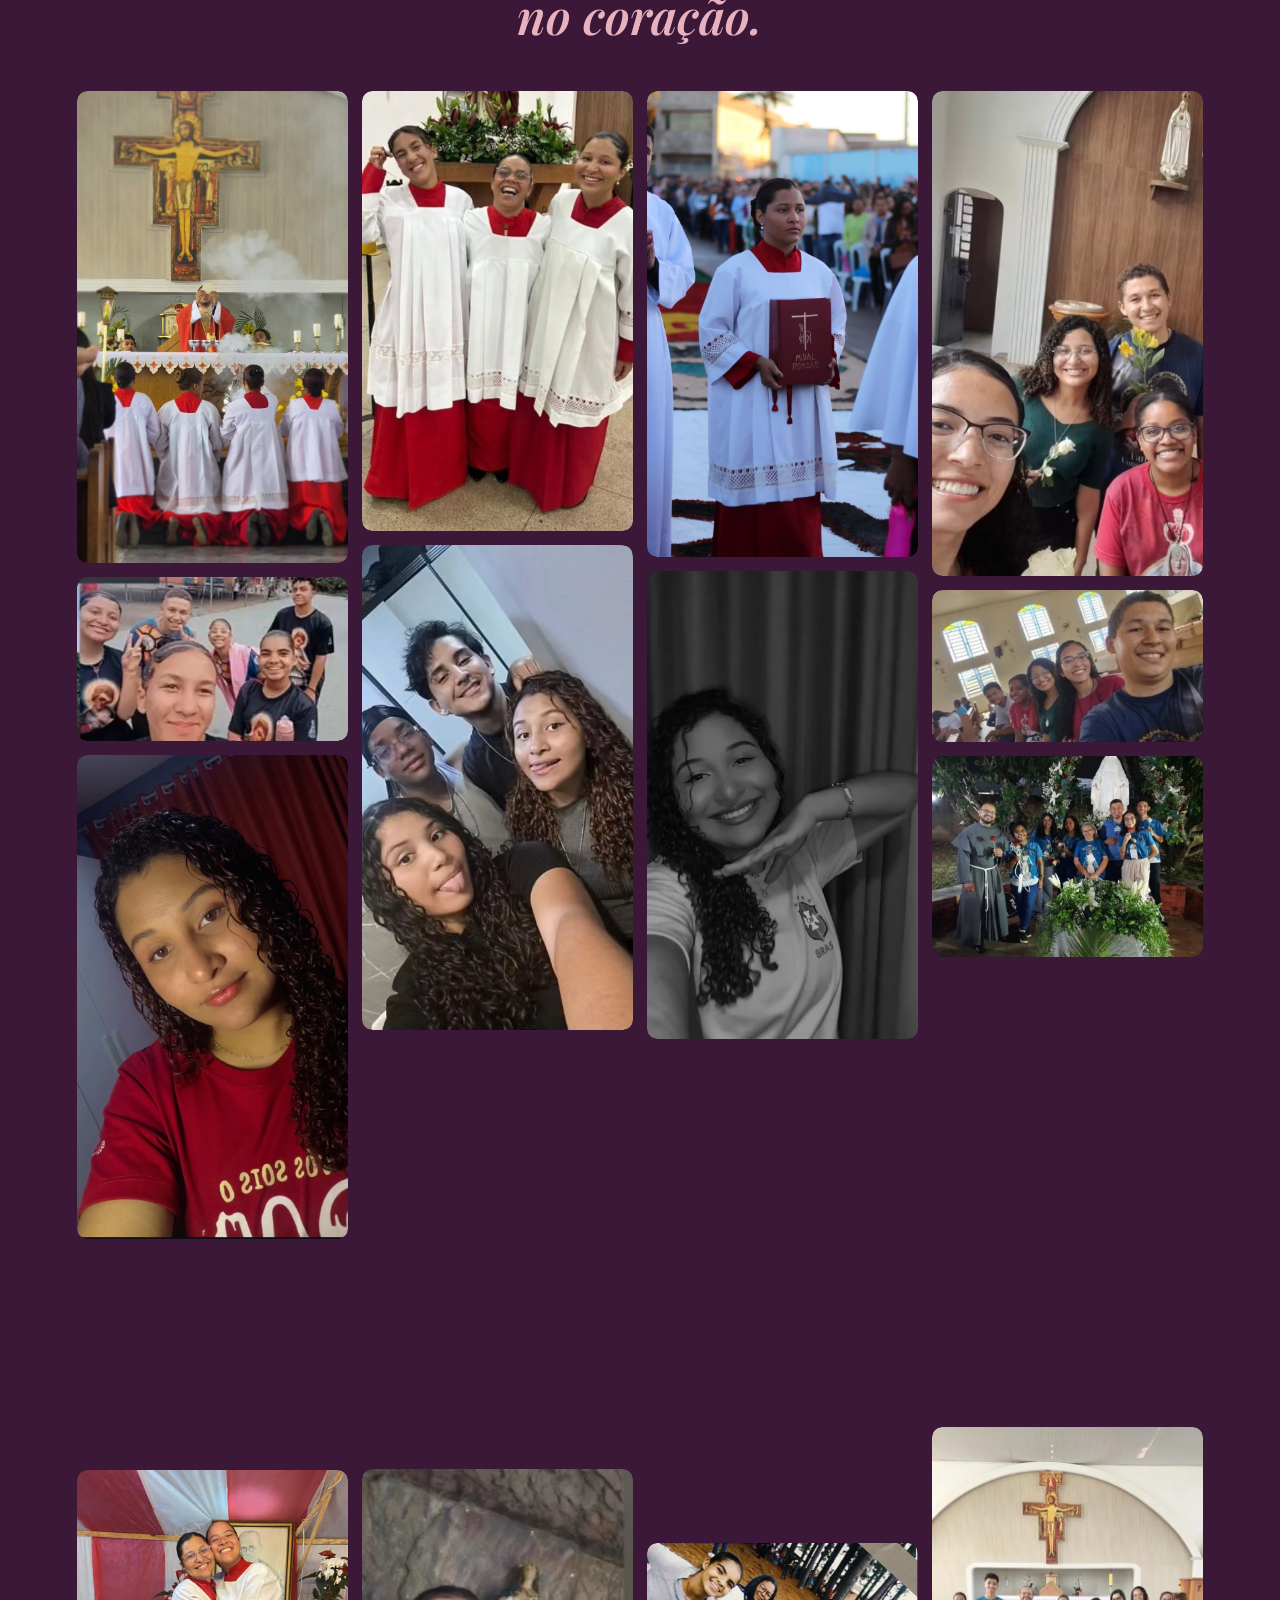
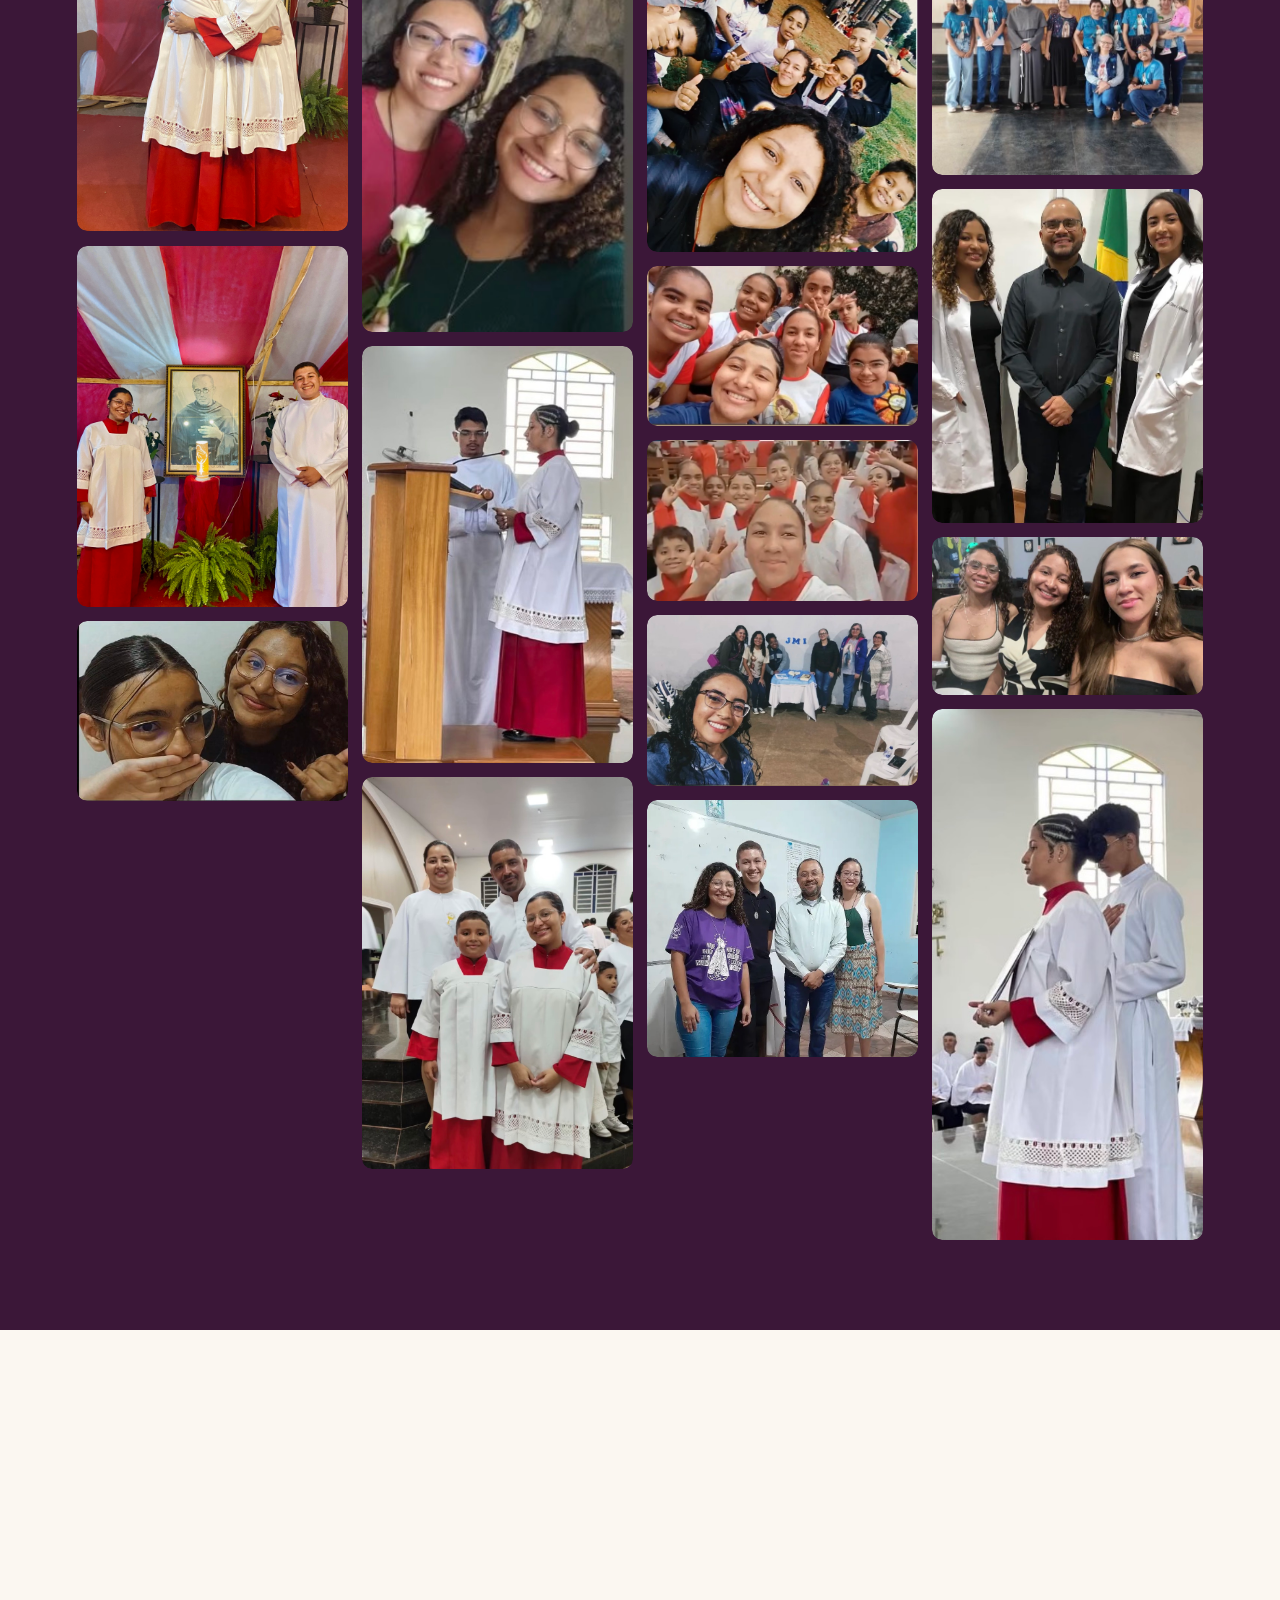
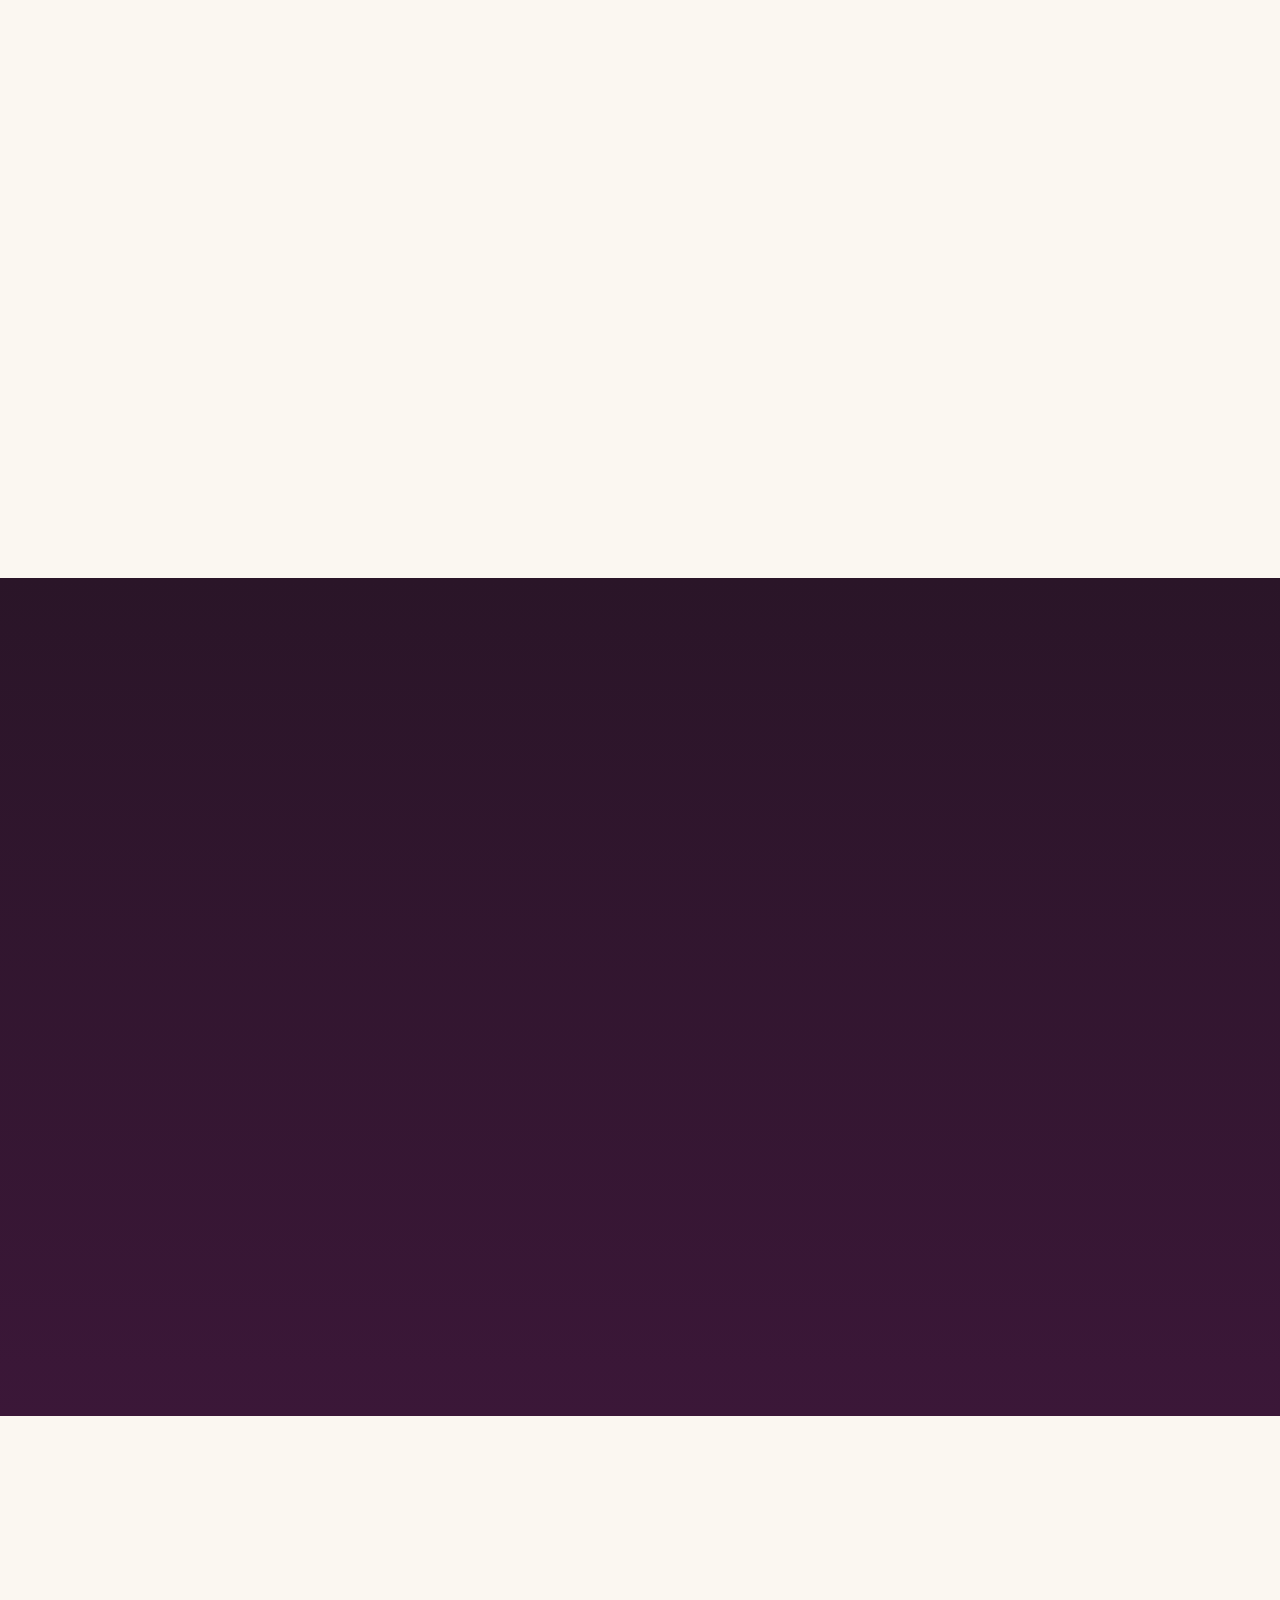
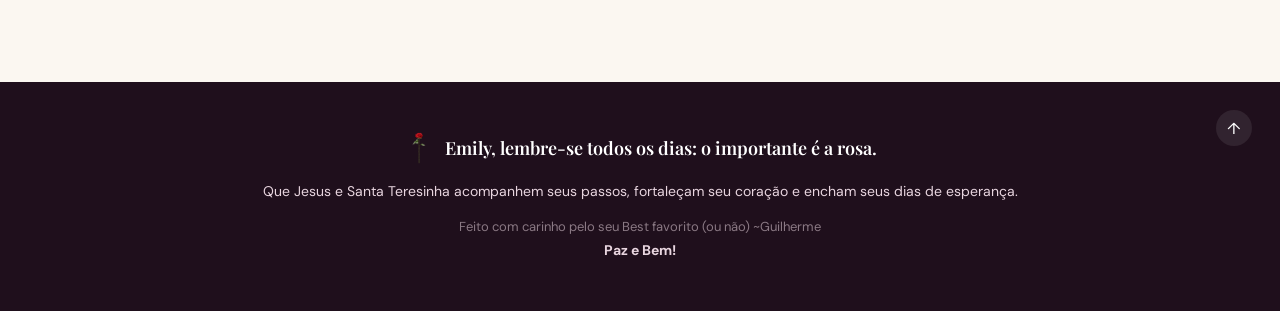
==== commit 3fa3e0a1: "Atualizar o cantinho.html" ====
--- a/cantinho.html
+++ b/cantinho.html
@@ -332,6 +332,7 @@
       </div>
       <div class="gallery masonry">
         <button class="photo"><img src="IMG_4053.jpeg" alt="mily"></button>
+                <button class="photo"><img src="IMG_4014.jpg" alt="Caminhada"></button>
         <button class="photo"><img src="emily-destaque.jpg" alt="Emily"></button>
         <button class="photo"><img src="igreja.jpg" alt="Grupo na igreja"></button>
         <button class="photo"><img src="abraco.jpg" alt="Abraço de amizade"></button>
@@ -341,6 +342,7 @@
         <button class="photo"><img src="img_3982.jpeg" alt="Sorrisos"></button>
         <button class="photo"><img src="img_3988.jpeg" alt="Comunidade"></button>
         <button class="photo"><img src="img_3980.jpeg" alt="Casa de Deus"></button>
+                <button class="photo"><img src="IMG_4017.jpg" alt="Caminhada"></button>
         <button class="photo"><img src="img_3987.jpeg" alt="Coração disponível"></button>
         <button class="photo"><img src="img_3993.jpeg" alt="Família de fé"></button>
         <button class="photo"><img src="img_3989.jpeg" alt="Memórias"></button>
@@ -349,17 +351,18 @@
         <button class="photo"><img src="epa.png" alt="Caminhada"></button>
         <button class="photo"><img src="IMG_4012.jpg" alt="Caminhada"></button>
         <button class="photo"><img src="IMG_4013.jpg" alt="Caminhada"></button>
-        <button class="photo"><img src="IMG_4014.jpg" alt="Caminhada"></button>
+        <button class="photo"><img src="IMG_4022.jpg" alt="Caminhada"></button>
         <button class="photo"><img src="IMG_4015.jpg" alt="Caminhada"></button>
         <button class="photo"><img src="IMG_4016.jpg" alt="Caminhada"></button>
-        <button class="photo"><img src="IMG_4017.jpg" alt="Caminhada"></button>
+
         <button class="photo"><img src="IMG_4018.jpg" alt="Caminhada"></button>
         <button class="photo"><img src="IMG_4019.jpg" alt="Caminhada"></button>
-        <button class="photo"><img src="IMG_4020.jpg" alt="Caminhada"></button>
+
         <button class="photo"><img src="IMG_4021.jpg" alt="Caminhada"></button>
-        <button class="photo"><img src="IMG_4022.jpg" alt="Caminhada"></button>
+
         <button class="photo"><img src="IMG_4023.jpg" alt="Caminhada"></button>
         <button class="photo"><img src="IMG_4024.jpg" alt="Caminhada"></button>
+                <button class="photo"><img src="IMG_4020.jpg" alt="Caminhada"></button>
         <button class="photo"><img src="IMG_4051.jpeg" alt="Caminhada"></button>
         <button class="photo"><img src="IMG_4052.jpeg" alt="Caminhada"></button>
       </div>
